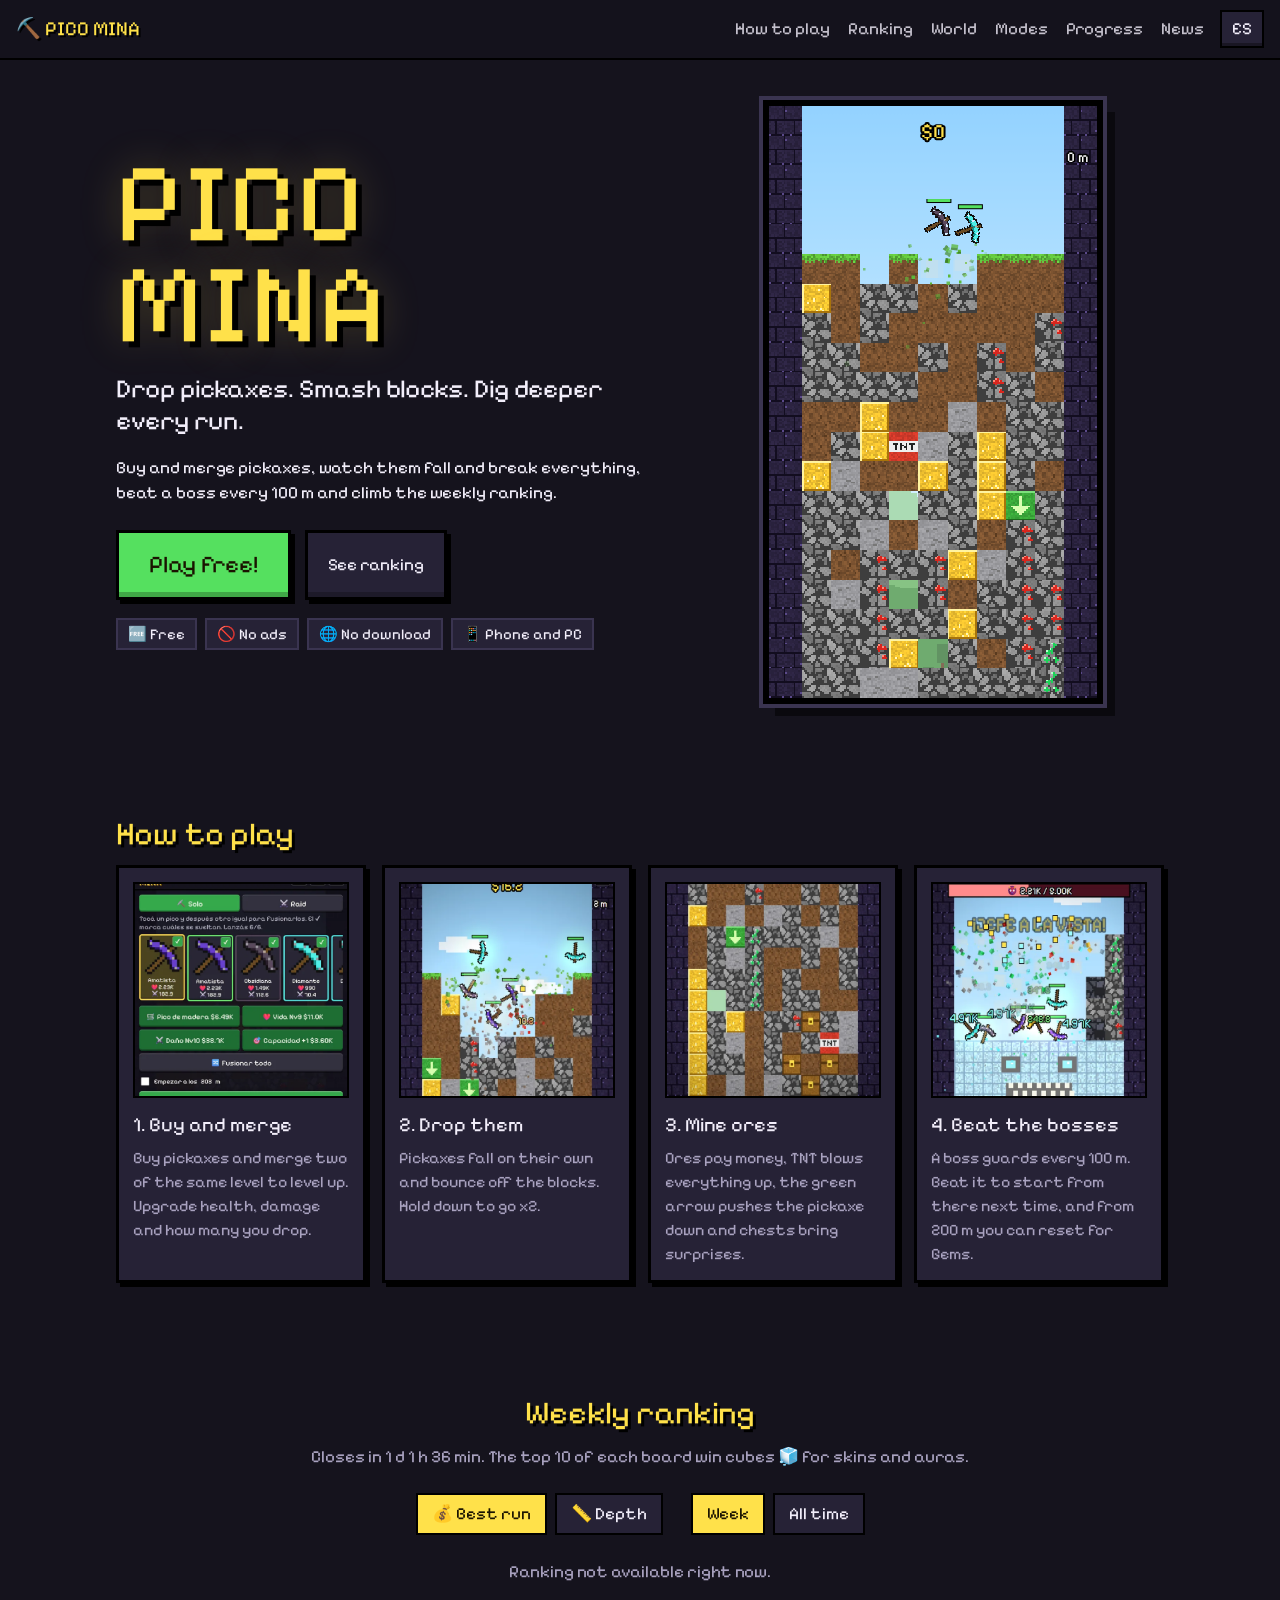
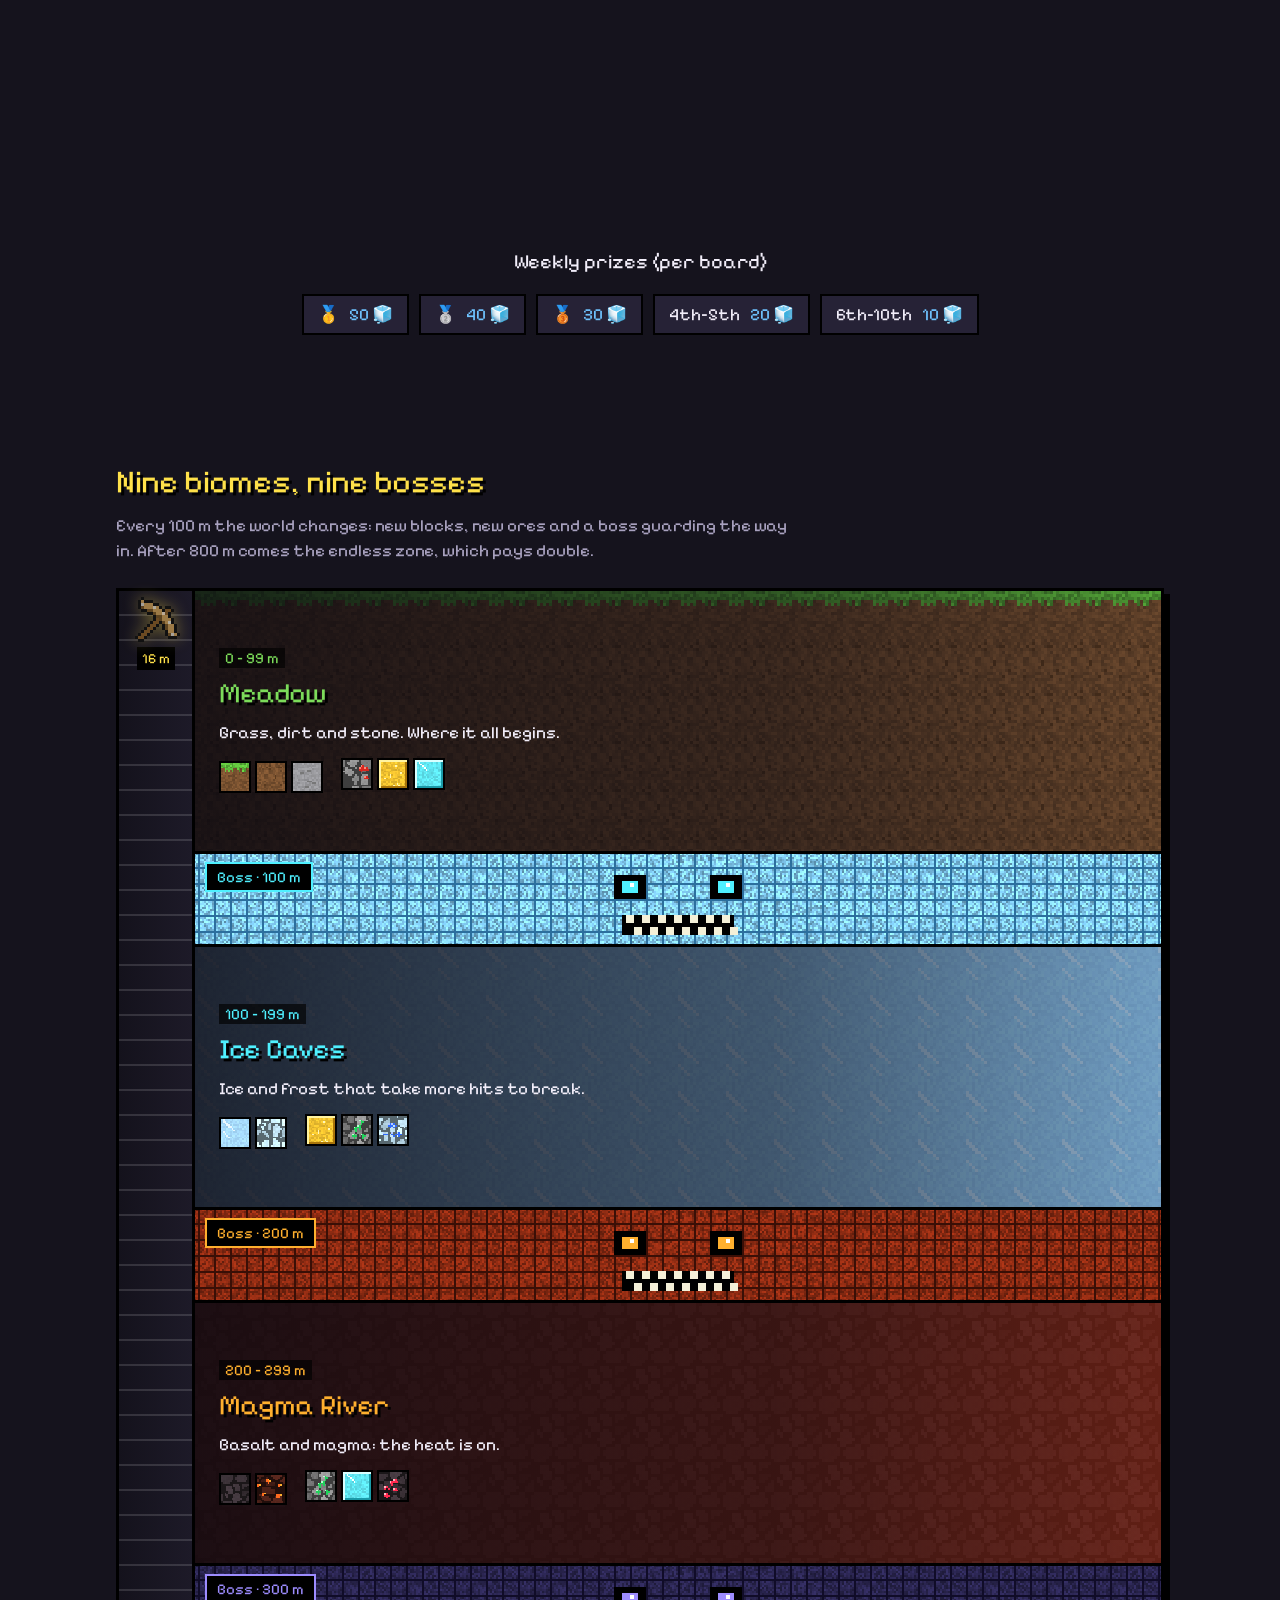
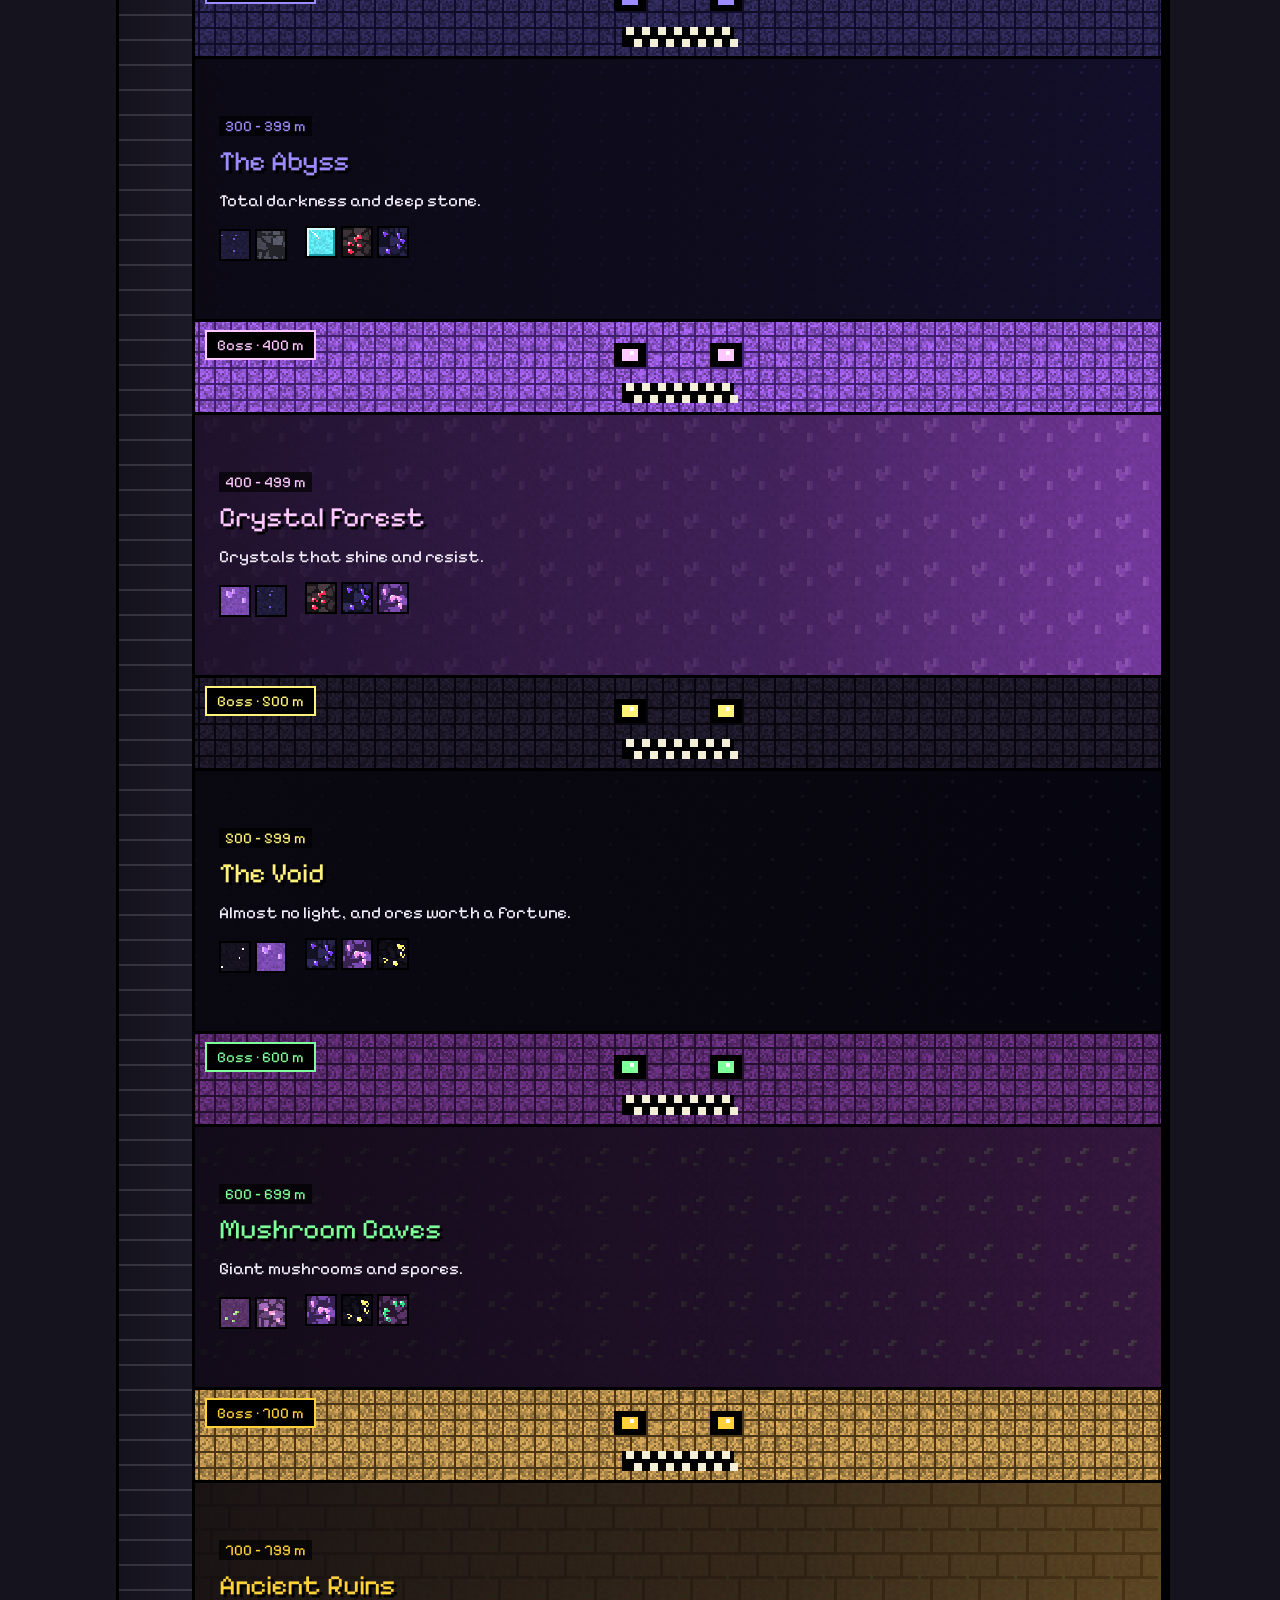
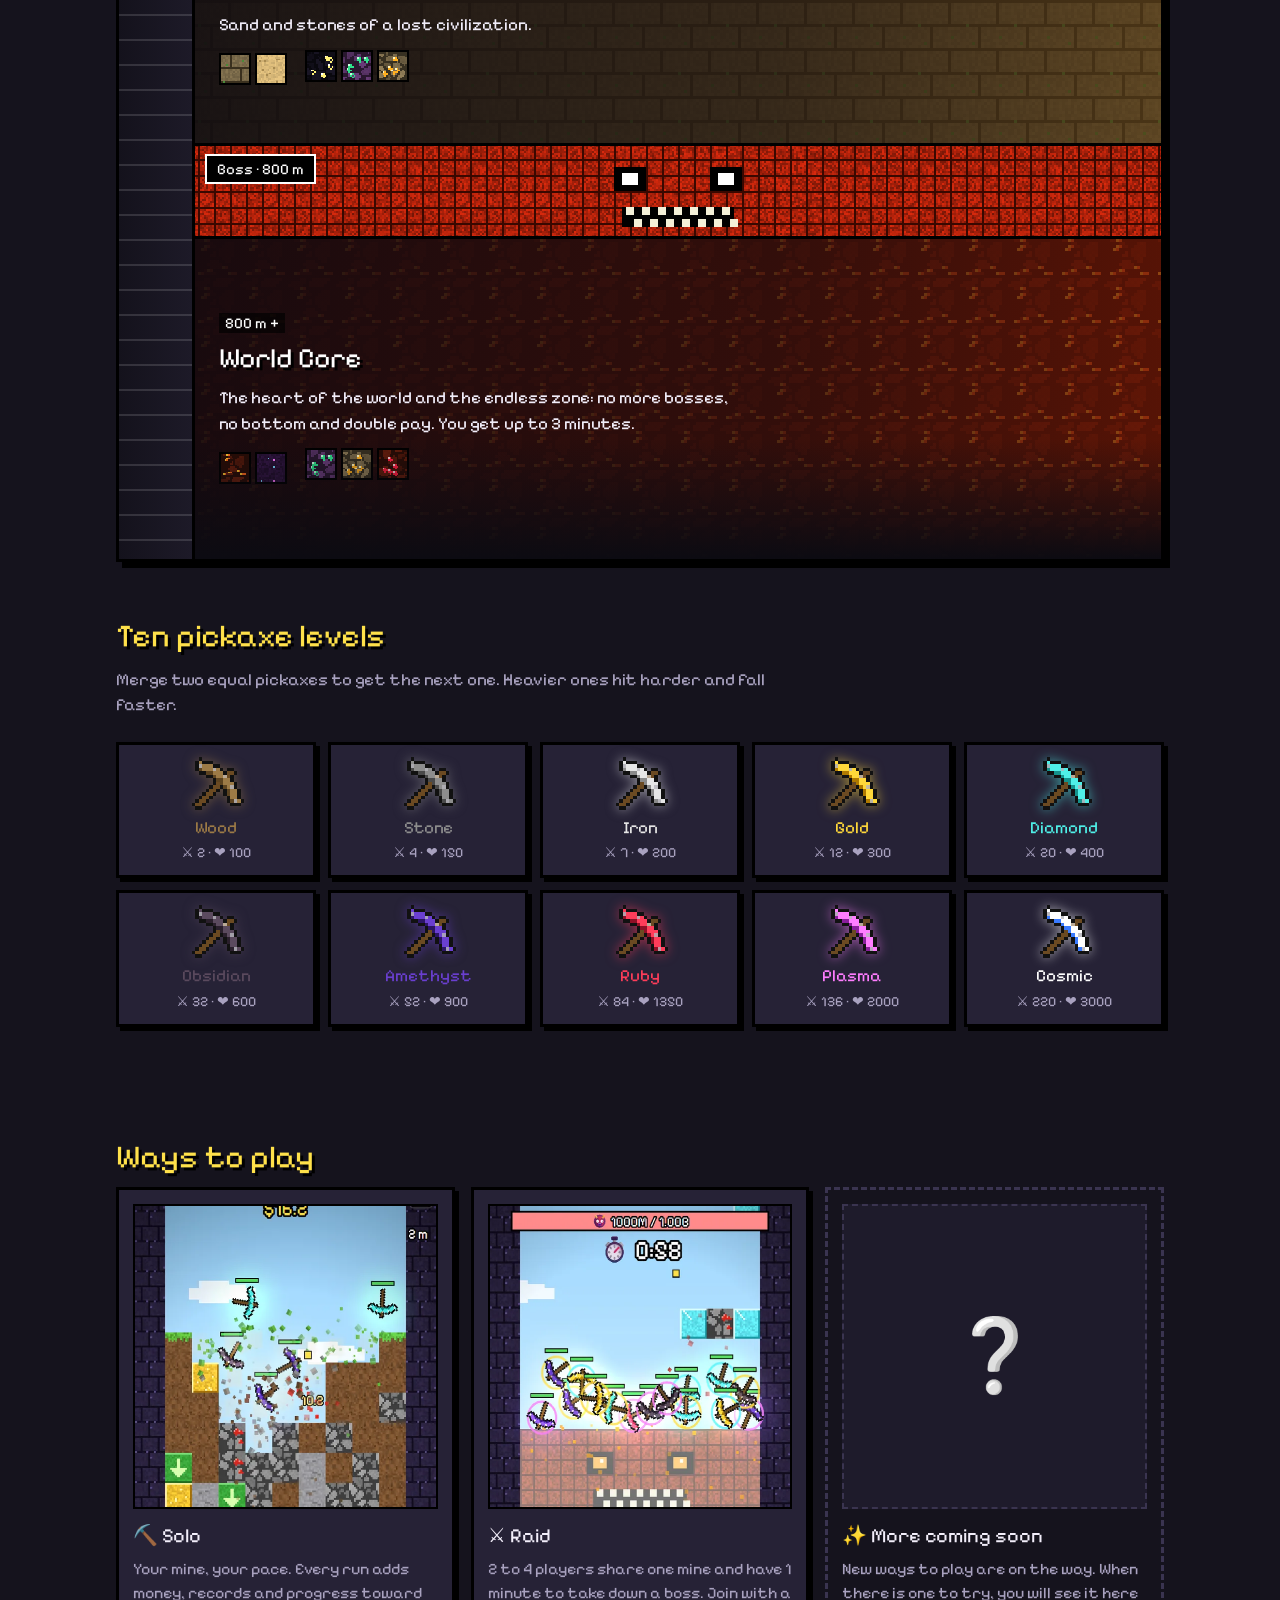
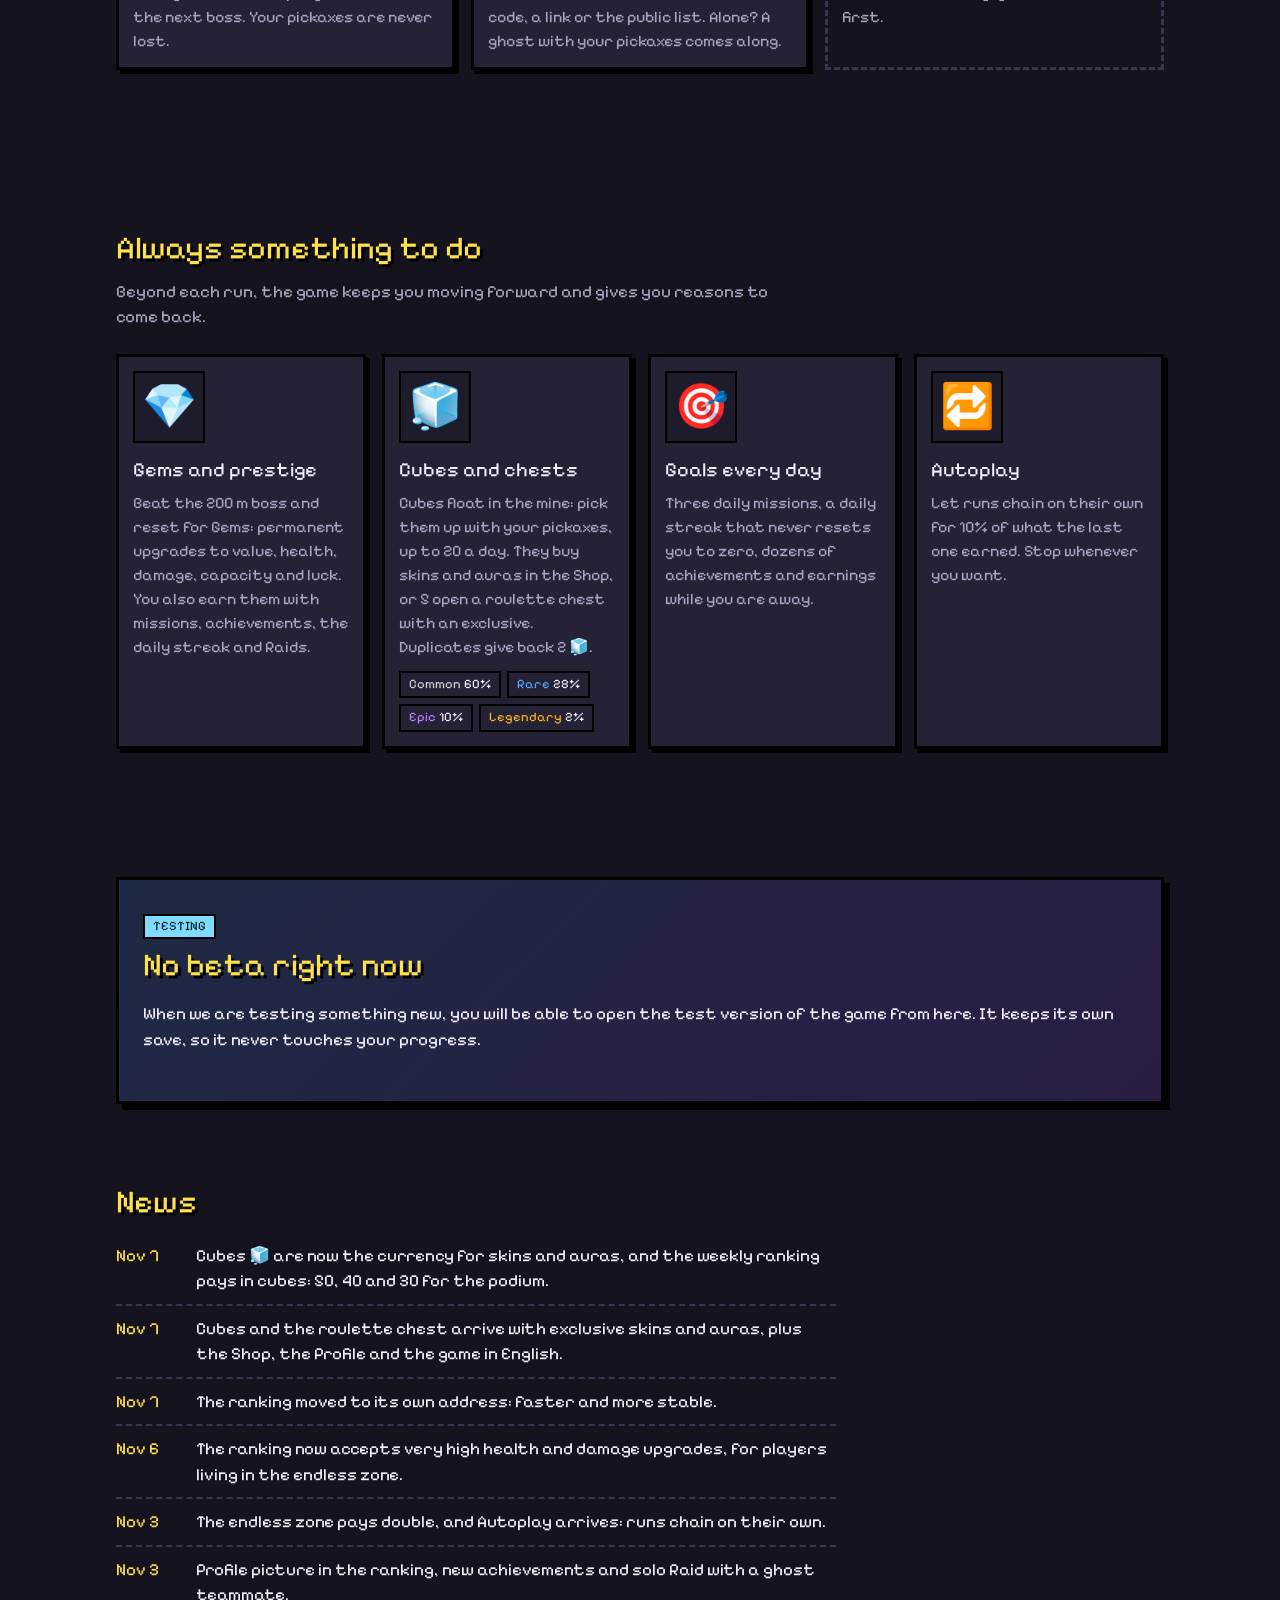
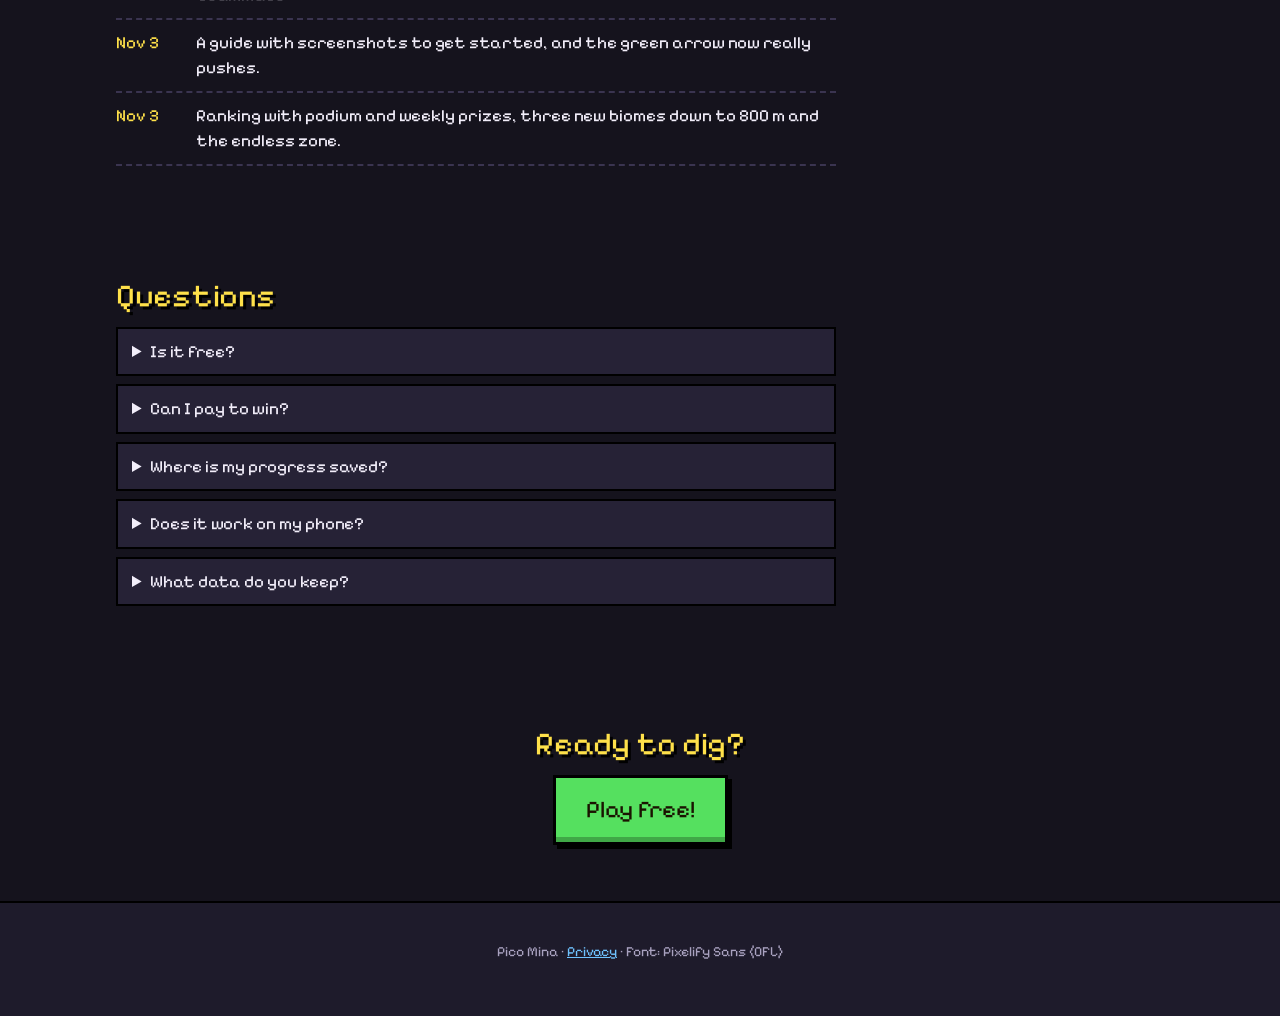
==== index.html @ 7c23ed3c "Página de Pico Mina" ====
<!doctype html><html lang="es"><head><meta charset="utf-8"><meta name="viewport" content="width=device-width,initial-scale=1">
<title>Pico Mina · Juego gratis de picos y bloques</title>
<meta name="description" content="Soltá picos, rompé bloques y bajá cada vez más hondo. Juego incremental gratis en el navegador, sin anuncios ni descargas.">
<meta name="theme-color" content="#15131d">
<meta property="og:title" content="Pico Mina"><meta property="og:description" content="Soltá picos, rompé bloques y bajá cada vez más hondo. Gratis, sin anuncios.">
<meta property="og:image" content="./guide/play.webp"><meta property="og:type" content="website">
<link rel="icon" href="data:image/svg+xml,<svg xmlns='http://www.w3.org/2000/svg' viewBox='0 0 100 100'><text y='.9em' font-size='90'>⛏️</text></svg>">
  <script type="module" crossorigin src="./assets/index-DIPsNQTQ.js"></script>
  <link rel="stylesheet" crossorigin href="./assets/index-Ckn07AzT.css">
</head><body>
<header id="bar">
 <a class="logo" href="#jugar">⛏️ PICO MINA</a>
 <nav><a href="#como" data-en="How to play">Cómo se juega</a><a href="#ranking">Ranking</a><a href="#mundo" data-en="World">Mundo</a><a href="#modos" data-en="Modes">Modos</a><a href="#progreso" data-en="Progress">Progreso</a><a href="#novedades" data-en="News">Novedades</a></nav>
 <button id="lang" class="chip" aria-label="English" data-en-aria="Español">EN</button>
</header>

<main>
<section id="jugar" class="hero">
 <div class="pitch">
  <h1>PICO<br>MINA</h1>
  <p class="lead" data-en="Drop pickaxes. Smash blocks. Dig deeper every run.">Soltá picos. Rompé bloques. Bajá cada vez más hondo.</p>
  <p data-en="Buy and merge pickaxes, watch them fall and break everything, beat a boss every 100 m and climb the weekly ranking.">Comprá y fusioná picos, miralos caer y romper todo, vencé a un jefe cada 100 m y subí en el ranking de la semana.</p>
  <div class="cta"><a class="btn big" href="https://4404c.github.io/" data-en="Play free!">¡Jugar gratis!</a><a class="btn ghost" href="#ranking" data-en="See ranking">Ver ranking</a></div>
  <ul class="badges"><li data-en="🆓 Free">🆓 Gratis</li><li data-en="🚫 No ads">🚫 Sin anuncios</li><li data-en="🌐 No download">🌐 Sin descargas</li><li data-en="📱 Phone and PC">📱 Celular y PC</li></ul>
 </div>
 <div class="phone"><canvas id="demo" width="360" height="640" aria-label="Partida de ejemplo: picos cayendo y rompiendo bloques" data-en-aria="Sample run: pickaxes falling and breaking blocks"></canvas></div>
</section>

<section id="como">
 <h2 data-en="How to play">Cómo se juega</h2>
 <ol class="steps">
  <li><img src="./guide/shop.webp" alt="" loading="lazy" width="600" height="600"><h3 data-en="1. Buy and merge">1. Comprá y fusioná</h3><p data-en="Buy pickaxes and merge two of the same level to level up. Upgrade health, damage and how many you drop.">Comprá picos y juntá dos del mismo nivel para subirlo. Mejorá vida, daño y cuántos soltás.</p></li>
  <li><img src="./guide/play.webp" alt="" loading="lazy" width="600" height="600"><h3 data-en="2. Drop them">2. Soltalos</h3><p data-en="Pickaxes fall on their own and bounce off the blocks. Hold down to go x2.">Los picos caen solos y rebotan contra los bloques. Mantené apretado para ir a x2.</p></li>
  <li><img src="./guide/blocks.webp" alt="" loading="lazy" width="600" height="600"><h3 data-en="3. Mine ores">3. Juntá minerales</h3><p data-en="Ores pay money, TNT blows everything up, the green arrow pushes the pickaxe down and chests bring surprises.">Los minerales dan plata, la TNT vuela todo, la flecha verde empuja el pico hacia abajo y los cofres traen sorpresas.</p></li>
  <li><img src="./guide/boss.webp" alt="" loading="lazy" width="600" height="600"><h3 data-en="4. Beat the bosses">4. Vencé a los jefes</h3><p data-en="A boss guards every 100 m. Beat it to start from there next time, and from 200 m you can reset for Gems.">Cada 100 m un jefe custodia el paso. Vencelo para arrancar desde ahí, y desde los 200 m reiniciá por Gemas.</p></li>
 </ol>
</section>

<section id="ranking">
 <h2 data-en="Weekly ranking">Ranking de la semana</h2>
 <p class="sub"><span data-en="Closes in">Cierra en</span> <b id="countdown">—</b>. <span data-en="The top 10 of each board win cubes 🧊 for skins and auras.">Los 10 mejores de cada tabla ganan cubos 🧊 para skins y auras.</span></p>
 <div class="tabs" role="tablist">
  <button data-board="money" class="on" data-en="💰 Best run">💰 Mejor partida</button><button data-board="depth" data-en="📏 Depth">📏 Profundidad</button>
  <span class="sep"></span>
  <button data-period="week" class="on" data-en="Week">Semana</button><button data-period="all" data-en="All time">Histórico</button>
 </div>
 <div id="board"><p class="muted" data-en="Loading…">Cargando…</p></div>
 <div class="prizes"><h3 data-en="Weekly prizes (per board)">Premios semanales (por tabla)</h3><ul id="prizes"></ul></div>
</section>

<section id="mundo">
 <h2 data-en="Nine biomes, nine bosses">Nueve biomas, nueve jefes</h2>
 <p class="sub" data-en="Every 100 m the world changes: new blocks, new ores and a boss guarding the way in. After 800 m comes the endless zone, which pays double.">Cada 100 m cambia el mundo: bloques nuevos, minerales nuevos y un jefe que custodia la entrada. Después de los 800 m llega la zona infinita, que paga el doble.</p>
 <div id="biomes" class="strata"></div>
 <h2 data-en="Ten pickaxe levels">Diez niveles de pico</h2>
 <p class="sub" data-en="Merge two equal pickaxes to get the next one. Heavier ones hit harder and fall faster.">Fusioná dos iguales para tener el siguiente. Los más pesados pegan más fuerte y caen más rápido.</p>
 <div id="tiers" class="tiers"></div>
</section>

<section id="modos">
 <h2 data-en="Ways to play">Modos de juego</h2>
 <div class="grid modes">
  <article><img src="./guide/play.webp" alt="" loading="lazy" width="600" height="600"><h3 data-en="⛏️ Solo">⛏️ Solo</h3><p data-en="Your mine, your pace. Every run adds money, records and progress toward the next boss. Your pickaxes are never lost.">Tu mina, a tu ritmo. Cada partida suma plata, récords y avance hacia el próximo jefe. Los picos nunca se pierden.</p></article>
  <article><img src="./guide/raid.webp" alt="" loading="lazy" width="600" height="600"><h3 data-en="⚔️ Raid">⚔️ Raid</h3><p data-en="2 to 4 players share one mine and have 1 minute to take down a boss. Join with a code, a link or the public list. Alone? A ghost with your pickaxes comes along.">De 2 a 4 jugadores comparten una mina y tienen 1 minuto para bajar a un jefe. Se entra con código, link o desde la lista pública. ¿Solo? Te acompaña un fantasma con tus picos.</p></article>
  <article class="soon"><div class="soonart">❔</div><h3 data-en="✨ More coming soon">✨ Más próximamente</h3><p data-en="New ways to play are on the way. When there is one to try, you will see it here first.">Hay más modos en camino. Cuando haya uno para probar, lo vas a ver acá primero.</p></article>
 </div>
</section>

<section id="progreso">
 <h2 data-en="Always something to do">Siempre hay algo para hacer</h2>
 <p class="sub" data-en="Beyond each run, the game keeps you moving forward and gives you reasons to come back.">Más allá de cada partida, el juego te hace avanzar y te da motivos para volver.</p>
 <div class="grid modes prog">
  <article><div class="art">💎</div><h3 data-en="Gems and prestige">Gemas y prestigio</h3><p data-en="Beat the 200 m boss and reset for Gems: permanent upgrades to value, health, damage, capacity and luck. You also earn them with missions, achievements, the daily streak and Raids.">Vencé al jefe de 200 m y reiniciá por Gemas: mejoras permanentes de valor, vida, daño, capacidad y suerte. También se ganan con misiones, logros, la racha diaria y el Raid.</p></article>
  <article><div class="art">🧊</div><h3 data-en="Cubes and chests">Cubos y cofres</h3><p data-en="Cubes float in the mine: pick them up with your pickaxes, up to 20 a day. They buy skins and auras in the Shop, or 5 open a roulette chest with an exclusive. Duplicates give back 2 🧊.">En la mina flotan cubos: juntalos con tus picos, hasta 20 por día. Compran skins y auras en la Tienda, o con 5 abrís un cofre ruleta con una exclusiva. Los repetidos devuelven 2 🧊.</p>
   <ul class="odds"><li class="c"><b data-en="Common">Común</b> 60%</li><li class="r"><b data-en="Rare">Rara</b> 28%</li><li class="e"><b data-en="Epic">Épica</b> 10%</li><li class="l"><b data-en="Legendary">Legendaria</b> 2%</li></ul></article>
  <article><div class="art">🎯</div><h3 data-en="Goals every day">Metas de cada día</h3><p data-en="Three daily missions, a daily streak that never resets you to zero, dozens of achievements and earnings while you are away.">Tres misiones diarias, una racha que nunca te vuelve a cero, decenas de logros y ganancias mientras no jugás.</p></article>
  <article><div class="art">🔁</div><h3 data-en="Autoplay">Autojugar</h3><p data-en="Let runs chain on their own for 10% of what the last one earned. Stop whenever you want.">Dejá que las partidas sigan solas por el 10% de lo que ganó la anterior. Lo frenás cuando quieras.</p></article>
 </div>
</section>

<section id="beta" class="beta">
 <span class="tag" data-en="TESTING">PRUEBAS</span>
 <h2 data-en="No beta right now">Por ahora no hay ninguna beta</h2>
 <p data-en="When we are testing something new, you will be able to open the test version of the game from here. It keeps its own save, so it never touches your progress.">Cuando estemos probando algo nuevo, desde acá vas a poder entrar a la versión de prueba del juego. Guarda aparte, así que nunca toca tu progreso.</p>
</section>

<section id="novedades">
 <h2 data-en="News">Novedades</h2>
 <ul id="news" class="news"></ul>
</section>

<section id="faq">
 <h2 data-en="Questions">Preguntas</h2>
 <details><summary data-en="Is it free?">¿Es gratis?</summary><p data-en="Yes. No ads, no purchases with money. Everything is earned by playing.">Sí. Sin anuncios ni compras con dinero. Todo se gana jugando.</p></details>
 <details><summary data-en="Can I pay to win?">¿Se puede pagar para ganar?</summary><p data-en="No. Skins and auras are cosmetic and the ranking recomputes every record on the server.">No. Las skins y auras son cosméticas y el servidor recalcula cada récord del ranking.</p></details>
 <details><summary data-en="Where is my progress saved?">¿Dónde se guarda mi progreso?</summary><p data-en="In your browser, on your device. There are no accounts: if you clear the site data or switch devices you start over.">En tu navegador, en tu dispositivo. No hay cuentas: si borrás los datos del sitio o cambiás de equipo, empezás de nuevo.</p></details>
 <details><summary data-en="Does it work on my phone?">¿Anda en el celular?</summary><p data-en="Yes, it is made for vertical touch screens. It also plays on PC with the mouse.">Sí, está pensado para pantallas verticales táctiles. En la PC se juega con el mouse.</p></details>
 <details><summary data-en="What data do you keep?">¿Qué datos guardan?</summary><p data-en="Only an anonymous ID, your nickname and your best runs, for the ranking. Details in the privacy page.">Solo un ID anónimo, tu apodo y tus mejores partidas, para el ranking. Más detalle en la página de privacidad.</p></details>
</section>

<section class="final">
 <h2 data-en="Ready to dig?">¿Listo para picar?</h2>
 <a class="btn big" href="https://4404c.github.io/" data-en="Play free!">¡Jugar gratis!</a>
</section>
</main>

<footer>
 <p>Pico Mina · <a href="https://4404c.github.io/privacidad.html" data-en="Privacy">Privacidad</a> · <span data-en="Font: Pixelify Sans (OFL)">Fuente: Pixelify Sans (OFL)</span></p>
</footer>
</body></html>
---- assets/index-Ckn07AzT.css ----
@font-face{font-family:Pixelify Sans;font-style:normal;font-display:swap;font-weight:400;src:url(./pixelify-sans-latin-400-normal-DLrIX9QE.woff2)format("woff2"),url(./pixelify-sans-latin-400-normal-JapMNN6Z.woff)format("woff")}:root{--bg:#15131d;--bg2:#1e1b2b;--card:#262236;--line:#3a3450;--text:#f2eefa;--muted:#a9a2c0;--gold:#ffe14a;--green:#55e05f;--sky:#6fc3ff;--red:#ff3a3a;--font:"Pixelify Sans",system-ui,sans-serif}*{box-sizing:border-box}html{scroll-behavior:smooth;scroll-padding-top:64px}@media (prefers-reduced-motion:reduce){html{scroll-behavior:auto}}body{background:var(--bg);color:var(--text);font:400 17px/1.5 var(--font);-webkit-font-smoothing:antialiased;margin:0;overflow-x:hidden}b,strong,h1,h2,h3,summary,th{font-weight:400}a{color:var(--sky)}img.px{image-rendering:pixelated;image-rendering:crisp-edges}.muted{color:var(--muted)}.small{font-size:14px}#bar{z-index:5;-webkit-backdrop-filter:blur(6px);backdrop-filter:blur(6px);background:#15131deb;border-bottom:2px solid #000;align-items:center;gap:16px;padding:10px 16px;display:flex;position:sticky;top:0}.logo{color:var(--gold);white-space:nowrap;text-shadow:2px 2px #000;font-size:20px;text-decoration:none}nav{gap:18px;margin-left:auto;display:flex}nav a{color:var(--text);opacity:.8;text-decoration:none}nav a:hover{opacity:1;color:var(--gold)}.chip{font:inherit;color:var(--text);background:var(--card);cursor:pointer;border:2px solid #000;padding:4px 10px;box-shadow:inset 0 -3px #00000059}@media (width<=760px){nav{display:none}#lang{margin-left:auto}}.btn{font:inherit;color:#1a1300;background:var(--gold);border:3px solid #000;justify-content:center;align-items:center;padding:10px 20px;text-decoration:none;transition:transform 80ms;display:inline-flex;box-shadow:inset 0 -5px #00000040,4px 4px #000}.btn:hover{transform:translate(-1px,-1px)}.btn:active{transform:translate(2px,2px);box-shadow:inset 0 -3px #00000040,2px 2px #000}.btn.big{background:var(--green);padding:14px 30px;font-size:24px}.btn.ghost{background:var(--card);color:var(--text)}main>section{max-width:1080px;margin:0 auto;padding:56px 16px}h2{color:var(--gold);text-shadow:3px 3px #000;margin:0 0 12px;font-size:32px;line-height:1.15}h3{margin:0 0 6px;font-size:20px}.sub{color:var(--muted);max-width:680px;margin:0 0 24px}.hero{grid-template-columns:1.2fr 1fr;align-items:center;gap:32px;display:grid;padding-top:40px!important}.hero h1{color:var(--gold);text-shadow:6px 6px #000,0 0 40px #ffe14a40;letter-spacing:2px;margin:0 0 18px;font-size:clamp(64px,12vw,112px);line-height:.9}.lead{margin:0 0 12px;font-size:26px;line-height:1.25}.cta{flex-wrap:wrap;gap:14px;margin:24px 0 18px;display:flex}.badges{flex-wrap:wrap;gap:8px;margin:0;padding:0;list-style:none;display:flex}.badges li{background:var(--card);border:2px solid var(--line);padding:3px 10px;font-size:15px}.phone{aspect-ratio:9/16;outline:4px solid var(--line);background:#000;border:6px solid #000;justify-self:center;width:min(340px,100%);box-shadow:12px 12px #00000080}.phone canvas{width:100%;height:100%;image-rendering:pixelated;display:block}@media (width<=760px){.hero{text-align:center;grid-template-columns:1fr}.cta,.badges{justify-content:center}.phone{width:min(260px,80%)}}.steps{grid-template-columns:repeat(4,1fr);gap:16px;margin:0;padding:0;list-style:none;display:grid}.steps li,.modes article,.biome{background:var(--card);border:3px solid #000;padding:14px;box-shadow:4px 4px #000}.steps img,.modes img{border:2px solid #000;width:100%;height:auto;margin-bottom:12px;display:block}.steps p,.modes p{color:var(--muted);margin:0;font-size:16px}@media (width<=900px){.steps{grid-template-columns:repeat(2,1fr)}}@media (width<=480px){.steps{grid-template-columns:1fr}}#ranking{text-align:center}#ranking .sub{margin-inline:auto}.tabs{flex-wrap:wrap;justify-content:center;gap:8px;margin-bottom:24px;display:flex}.tabs button{font:inherit;color:var(--text);background:var(--card);cursor:pointer;border:2px solid #000;padding:6px 14px}.tabs button.on{background:var(--gold);color:#1a1300}.tabs .sep{width:12px}#board{min-height:260px}.podium{grid-template-columns:1fr 1.15fr 1fr;align-items:end;gap:8px;max-width:560px;margin:28px auto 18px;display:grid}.pod{text-align:center;border:3px solid #000;border-radius:8px 8px 4px 4px;flex-direction:column;align-items:center;gap:2px;min-width:0;padding:8px 4px 10px;display:flex;position:relative;overflow:hidden;box-shadow:inset 0 -5px #0004,0 4px 10px #0008}.pod:after{content:"";pointer-events:none;background:linear-gradient(100deg,#0000,#fff5,#0000);width:40%;height:100%;animation:3.2s ease-in-out infinite shine;position:absolute;top:0;left:-60%}.pod.p2:after{animation-delay:.5s}.pod.p3:after{animation-delay:1.1s}.pod i{z-index:1;font-size:30px;font-style:normal;line-height:1;position:relative}.pod em{font-size:22px;font-style:normal;position:absolute;top:-2px}.pod .nk{text-overflow:ellipsis;white-space:nowrap;color:#fff;text-shadow:2px 2px #0008;max-width:100%;font-size:15px;overflow:hidden}.pod .vl{color:#fff;text-shadow:2px 2px #0008;font-size:15px}.pod.p1{background:linear-gradient(#ffe46a,#d79a12);min-height:156px;padding-top:34px;animation:2.4s ease-in-out infinite podglow}.pod.p2{background:linear-gradient(#eef2f6,#8e9aa8);min-height:118px}.pod.p3{background:linear-gradient(#f0a86a,#9a5424);min-height:100px}.pav{filter:drop-shadow(2px 2px #0008);width:44px;height:44px}.pava{width:72px;height:52px;margin:-4px 0}@keyframes shine{0%,60%{left:-60%}to{left:130%}}@keyframes podglow{0%,to{box-shadow:inset 0 -5px #0004,0 0 8px #ffd83a66}50%{box-shadow:inset 0 -5px #0004,0 0 18px #ffd83acc}}@keyframes swing{0%,to{transform:rotate(-10deg)}50%{transform:rotate(10deg)}}img.sway{transform-origin:30% 70%;animation:2.4s ease-in-out infinite swing}@media (prefers-reduced-motion:reduce){img.sway,.pod.p1,.pod:after{animation:none}}.rows{text-align:left;max-width:560px;margin:0 auto;padding:0;list-style:none}.rows li{background:var(--bg2);border:2px solid #000;align-items:center;gap:12px;margin-bottom:6px;padding:6px 12px;display:flex;overflow:hidden}.rows .rk{min-width:34px;color:var(--muted)}.lav{flex:none;width:24px;height:24px}.lava{flex:none;width:42px;height:30px;margin:-4px -9px}.rows .nk{text-overflow:ellipsis;white-space:nowrap;flex:1;min-width:0;overflow:hidden}.rows .vl{color:var(--gold)}.prizes{margin-top:28px}.prizes ul{flex-wrap:wrap;justify-content:center;gap:10px;padding:0;list-style:none;display:flex}.prizes li{background:var(--card);border:2px solid #000;gap:10px;padding:6px 14px;display:flex}.prizes b{color:var(--sky)}.grid{grid-template-columns:repeat(auto-fill,minmax(230px,1fr));gap:16px;margin-bottom:48px;display:grid}.strata{background:#0c0b12;border:3px solid #000;margin-bottom:56px;padding-left:76px;position:relative;box-shadow:6px 6px #000}.shaft{background:repeating-linear-gradient(#0000 0 23px,#fff2 23px 25px),linear-gradient(90deg,#14121c,#1d1a28);border-right:3px solid #000;width:76px;position:absolute;top:0;bottom:0;left:0}.digger{flex-direction:column;align-items:center;gap:2px;padding:6px 0;display:flex;position:sticky;top:45vh}.digger img{transform-origin:30% 70%;filter:drop-shadow(0 0 8px #ffe14a66);width:48px;height:48px;animation:.5s ease-in-out infinite alternate dig}.digger b{color:var(--gold);white-space:nowrap;background:#000;padding:1px 5px;font-size:14px}@keyframes dig{0%{transform:rotate(-25deg)}to{transform:rotate(15deg)translateY(4px)}}.layer{min-height:260px;image-rendering:pixelated;background-size:48px 48px;align-items:center;padding:28px 24px;display:flex;position:relative}.layer.top{background-repeat:repeat-x,repeat}.layer:before{content:"";background:linear-gradient(90deg,#0a0810db 0,#0a081099 60%,#0a081040),var(--tint);position:absolute;inset:0}.lin{image-rendering:auto;max-width:520px;position:relative}.lin h3{color:var(--c);text-shadow:3px 3px #000;margin:2px 0 6px;font-size:28px}.lin p{color:var(--text);margin:0 0 12px}.depth{color:var(--c);white-space:nowrap;background:#000a;padding:1px 6px;font-size:15px}.blocks{flex-wrap:wrap;align-items:center;gap:4px;display:flex}.blocks img{border:2px solid #000;width:32px;height:32px}.blocks i{width:10px}.ore img{animation:2s ease-in-out infinite orepulse}.ore:nth-child(odd) img{animation-delay:-1s}@keyframes orepulse{0%,to{filter:brightness()}50%{filter:brightness(1.35)drop-shadow(0 0 6px #fff8)}}.bossband{height:96px;image-rendering:pixelated;background-position:50%;background-repeat:no-repeat,repeat-x;background-size:288px 96px,64px 96px;border-block:3px solid #000;position:relative}.bossband span{z-index:1;color:var(--c);border:2px solid var(--c);white-space:nowrap;background:#000;padding:2px 10px;font-size:15px;position:absolute;top:8px;left:10px}.layer.endless{background-size:48px 48px;min-height:320px}.layer.endless:after{content:"";background:linear-gradient(#0000,#0c0b12);height:120px;position:absolute;inset:auto 0 0}@media (width<=760px){.strata{padding-left:56px}.shaft{width:56px}.digger img{width:36px;height:36px}.layer{min-height:220px;padding:24px 14px}.lin h3{font-size:24px}.bossband{background-size:216px 72px,48px 72px;height:72px}}@media (prefers-reduced-motion:reduce){.digger img,.ore img{animation:none}}.tiers{grid-template-columns:repeat(5,1fr);gap:12px;display:grid}.tier{background:var(--card);text-align:center;border:3px solid #000;flex-direction:column;align-items:center;gap:2px;padding:12px 8px;display:flex;box-shadow:4px 4px #000}.tier img{width:56px;height:56px;filter:drop-shadow(0 0 6px color-mix(in srgb,var(--c) 55%,transparent))}.tier img.sway{animation:2.4s ease-in-out infinite swing,1.8s ease-in-out infinite tglow}.tier:nth-child(2n) img{animation-delay:-.6s,-.4s}.tier:nth-child(3n) img{animation-delay:-1.3s,-1s}.tier:nth-child(5n) img{animation-delay:-1.9s,-.7s}@keyframes tglow{0%,to{filter:drop-shadow(0 0 3px color-mix(in srgb,var(--c) 45%,transparent))}50%{filter:drop-shadow(0 0 12px color-mix(in srgb,var(--c) 85%,transparent))}}@media (prefers-reduced-motion:reduce){.tier img.sway{animation:none}}.tier b{color:var(--c)}.tier span{color:var(--muted);font-size:14px}@media (width<=760px){.tiers{grid-template-columns:repeat(2,1fr)}}.modes article.soon{border:3px dashed var(--line);box-shadow:none;background:0 0;flex-direction:column;display:flex}.soonart{aspect-ratio:1;border:2px dashed var(--line);background:var(--bg2);justify-content:center;align-items:center;margin-bottom:12px;font-size:72px;animation:2.6s ease-in-out infinite float;display:flex}@keyframes float{0%,to{transform:translateY(0)}50%{transform:translateY(-6px)}}@media (prefers-reduced-motion:reduce){.soonart{animation:none}}.prog{grid-template-columns:repeat(4,1fr)}@media (width<=980px){.prog{grid-template-columns:repeat(2,1fr)}}@media (width<=560px){.prog{grid-template-columns:1fr}}.prog .odds{gap:6px;margin:12px 0 0}.prog .odds li{padding:2px 8px;font-size:13px}.prog .art{background:var(--bg2);border:2px solid #000;justify-content:center;align-items:center;width:72px;height:72px;margin-bottom:12px;font-size:44px;line-height:1;display:flex}#modos .modes{grid-template-columns:repeat(auto-fill,minmax(260px,1fr))}.beta{background:linear-gradient(135deg,#1d2a44,#2a1d44);border:3px solid #000;box-shadow:6px 6px #000;max-width:1048px!important;margin:24px auto!important;padding:32px 24px!important}@media (width<=1080px){.beta{margin:24px 16px!important}}.tag{color:#06202c;background:#7fdcff;border:2px solid #000;margin-bottom:8px;padding:1px 8px;font-size:13px;display:inline-block}.odds{flex-wrap:wrap;gap:8px;margin:16px 0;padding:0;list-style:none;display:flex}.odds li{background:var(--card);border:2px solid #000;padding:4px 12px}.odds .c b{color:#cfcfcf}.odds .r b{color:#4fa8ff}.odds .e b{color:#c07bff}.odds .l b{color:#ffb020}.news{max-width:720px;margin:0;padding:0;list-style:none}.news li{border-bottom:2px dashed var(--line);gap:16px;padding:10px 0;display:flex}.news time{color:var(--gold);min-width:64px}.news p{margin:0}.news .tag{margin:0;font-size:12px}#faq details{background:var(--card);border:2px solid #000;max-width:720px;margin-bottom:8px;padding:10px 14px}#faq summary{cursor:pointer}#faq p{color:var(--muted);margin:8px 0 0}.final{text-align:center}footer{text-align:center;color:var(--muted);background:var(--bg2);border-top:2px solid #000;padding:24px 16px 40px;font-size:14px}
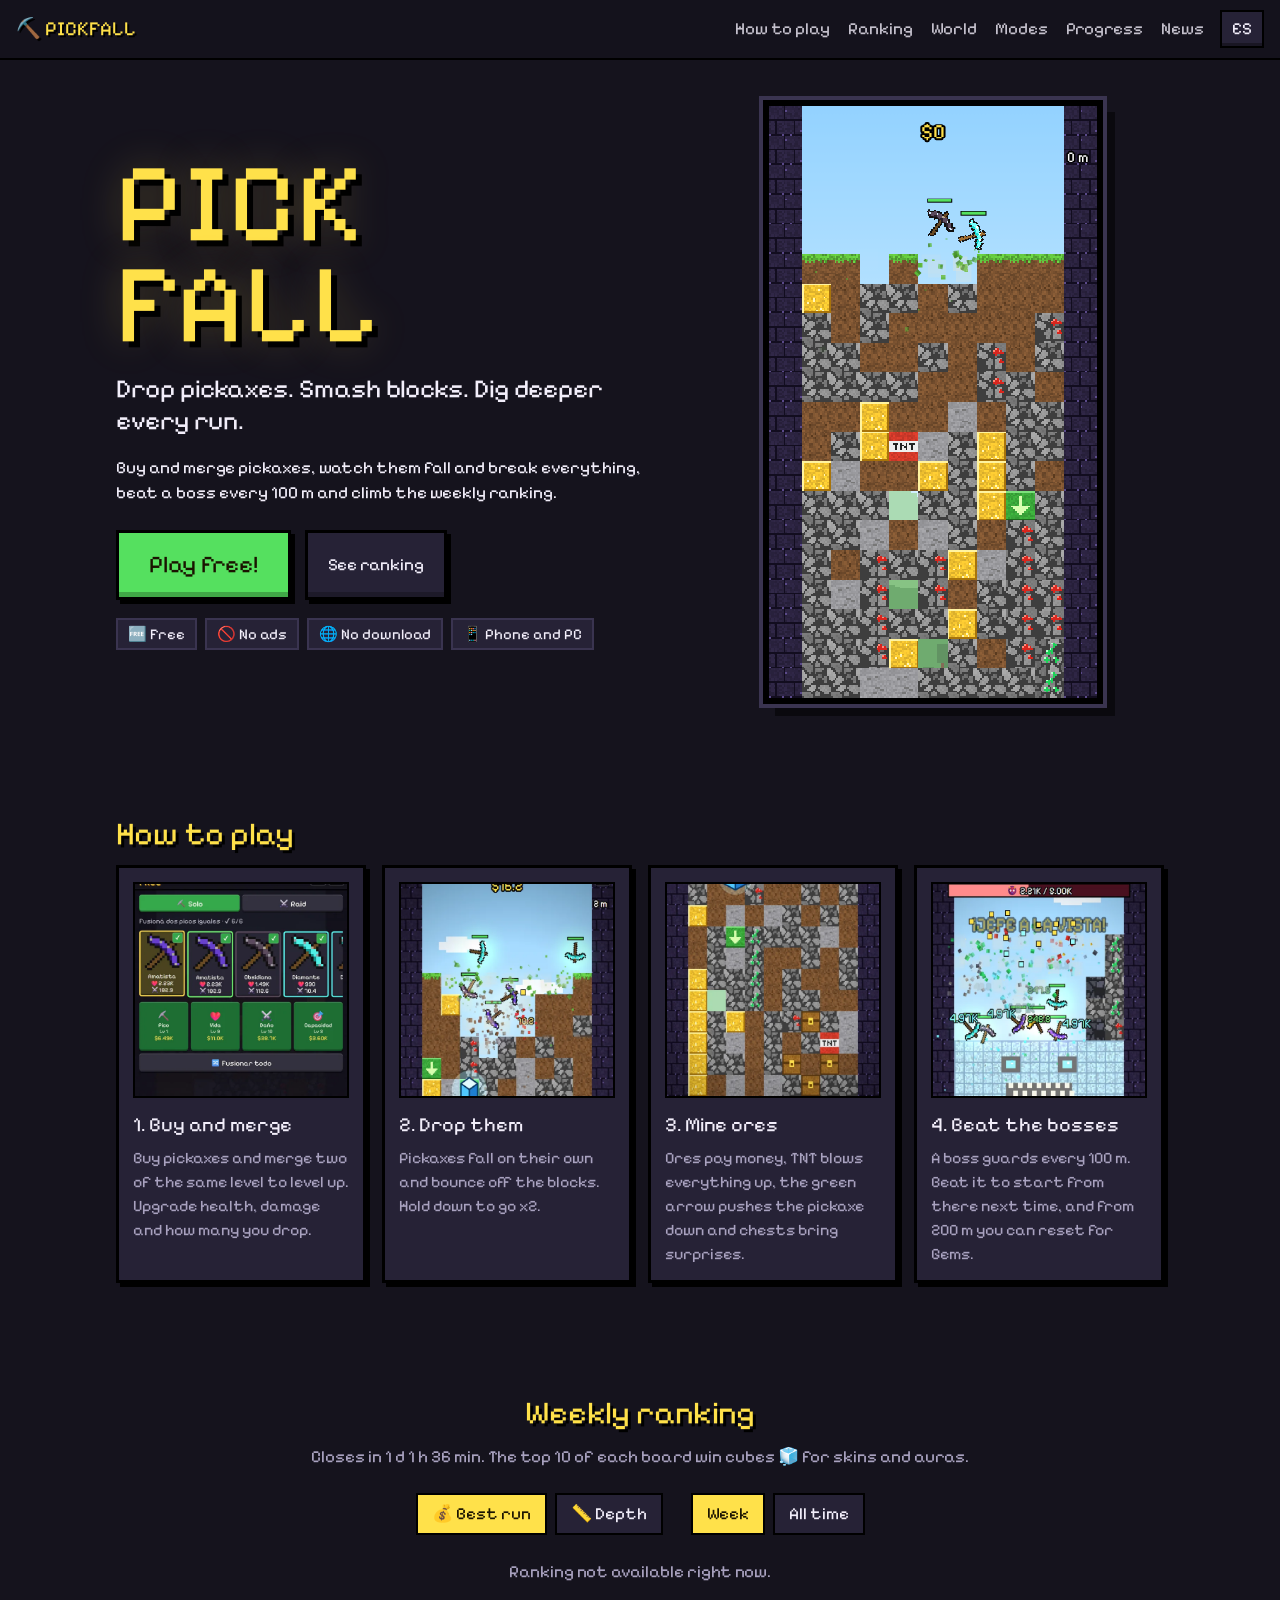
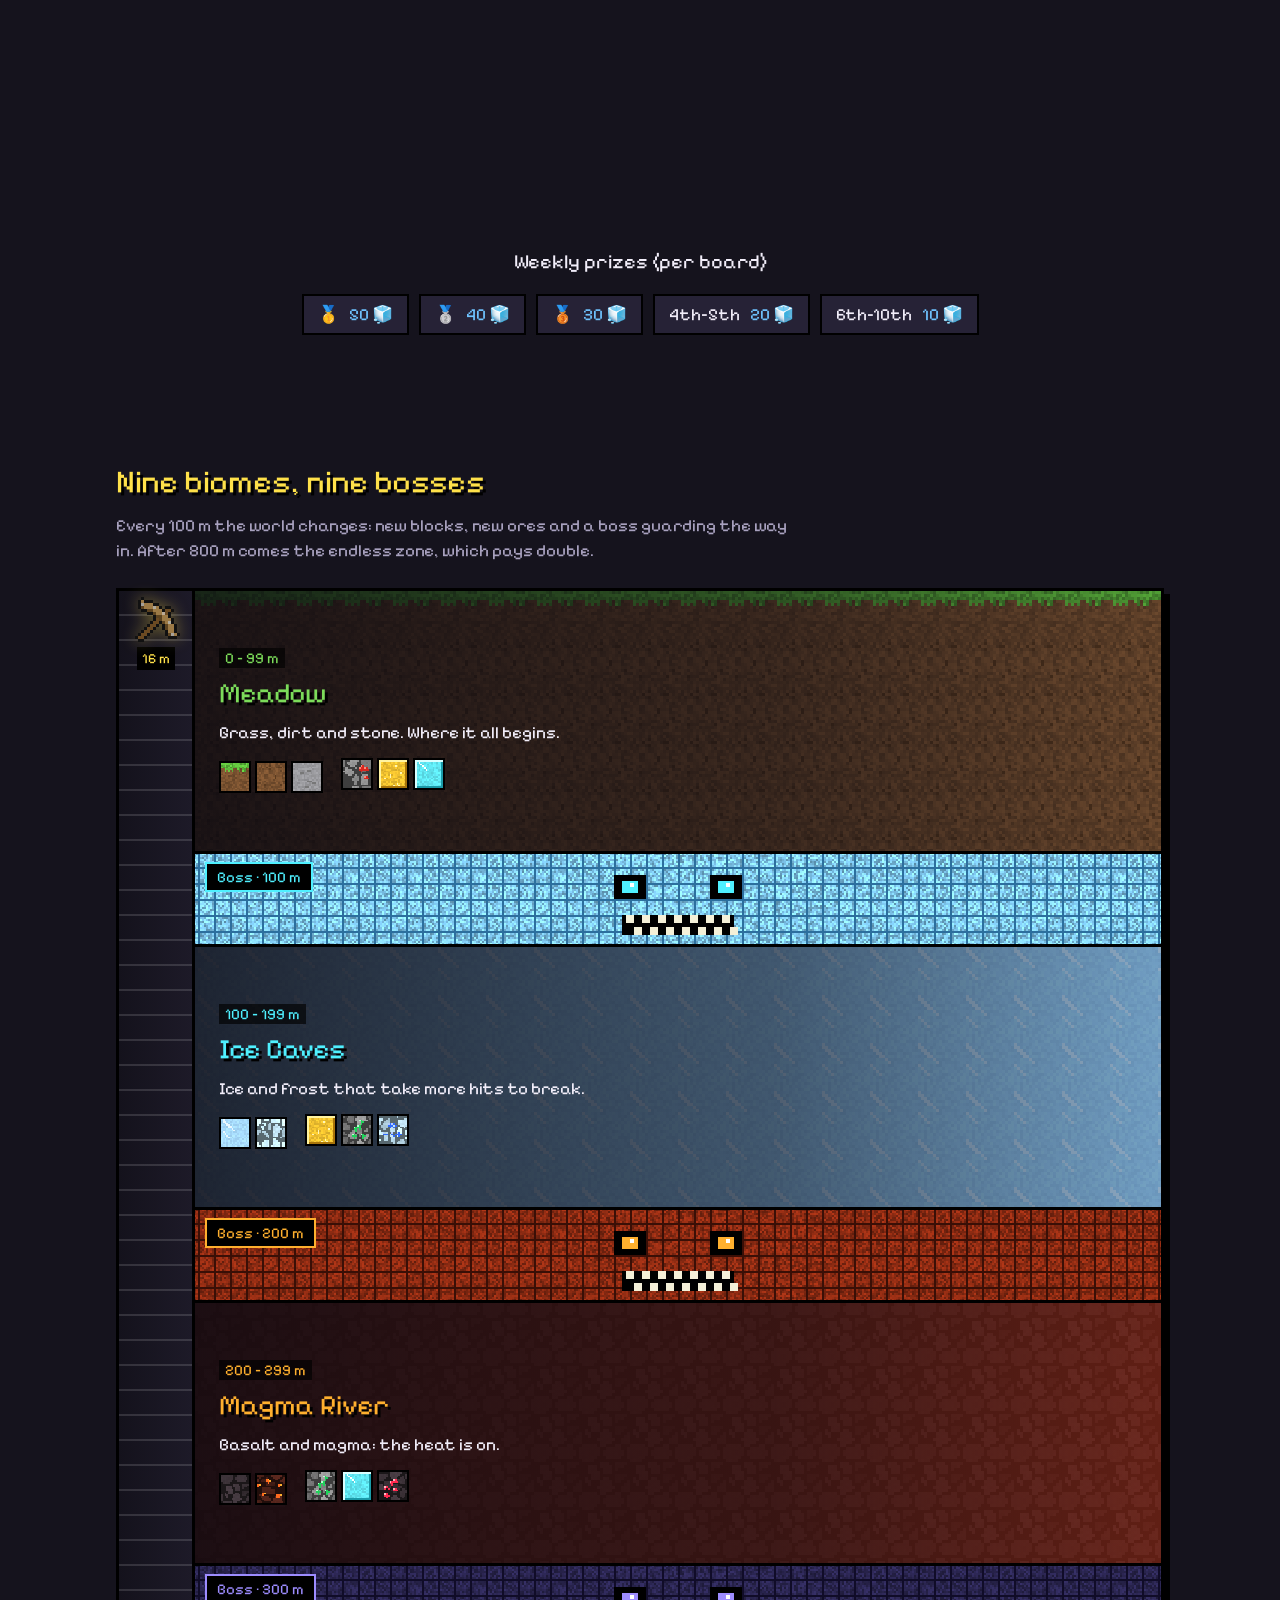
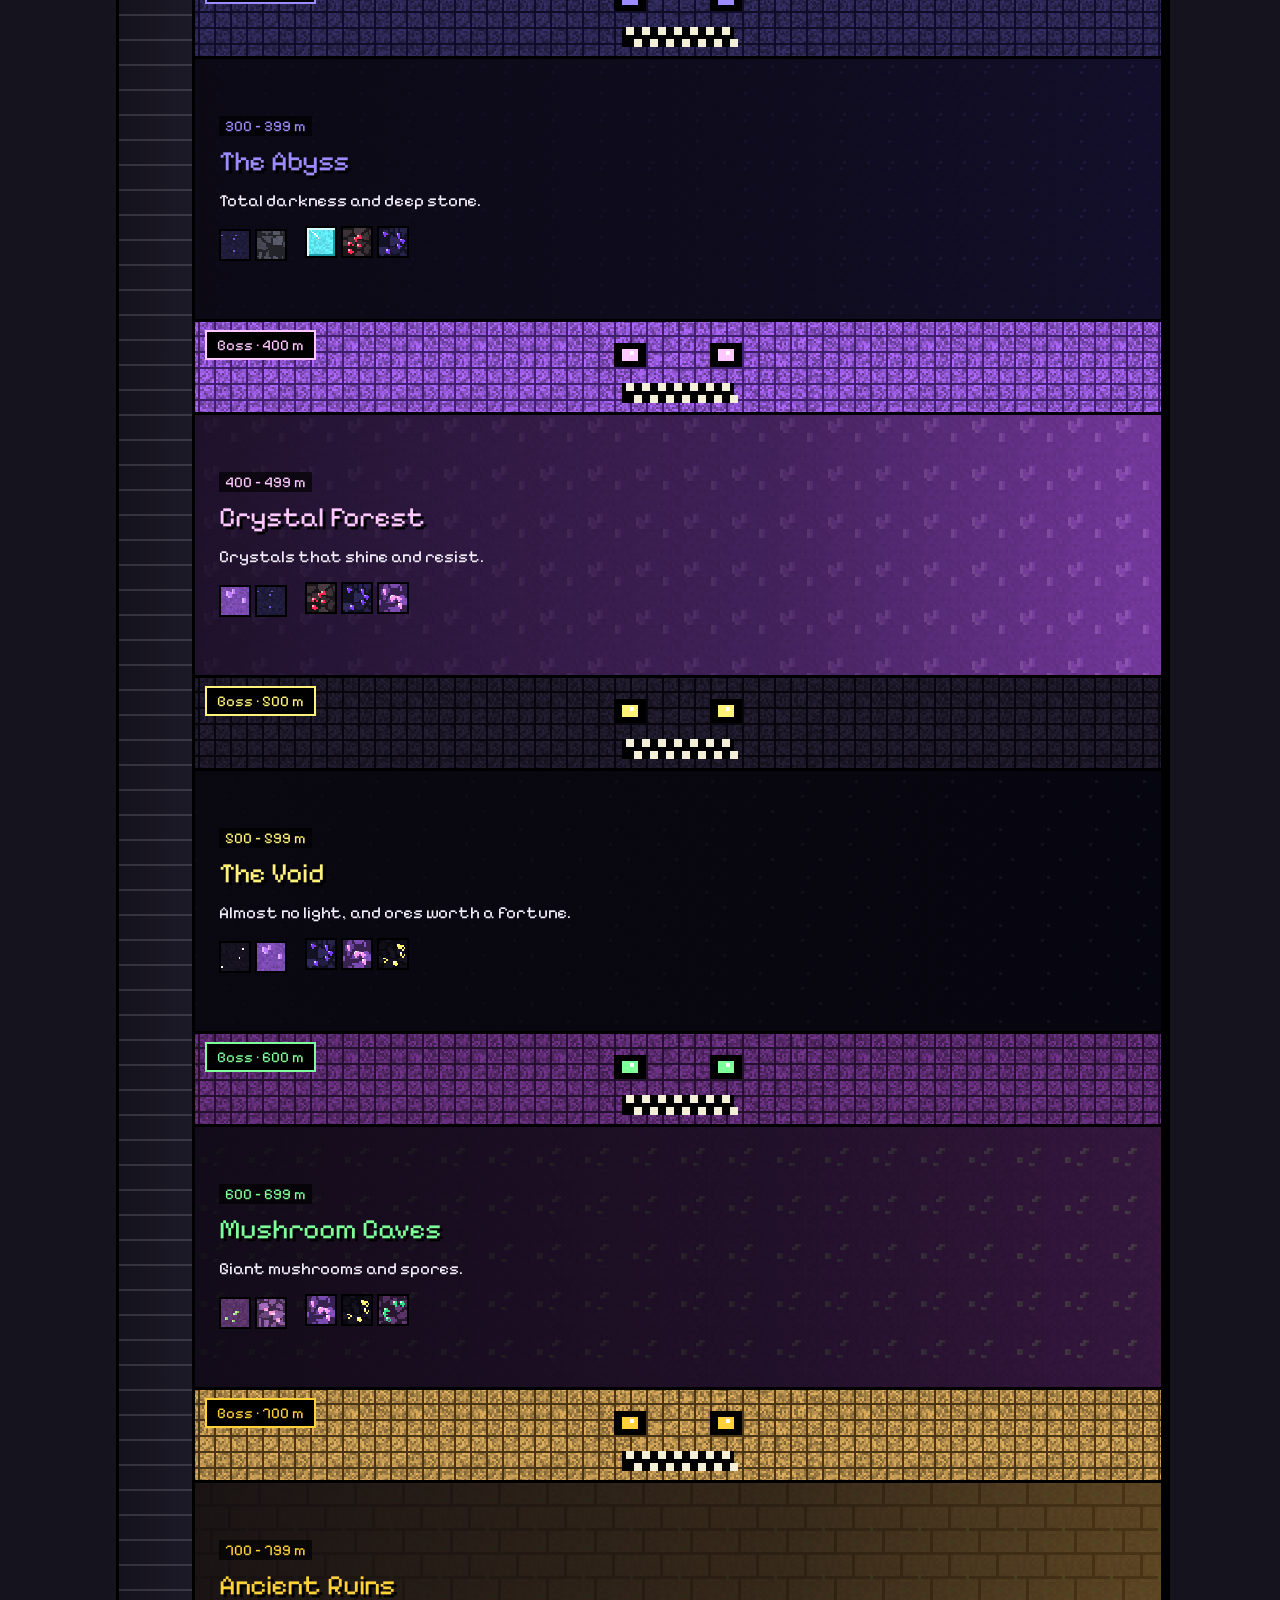
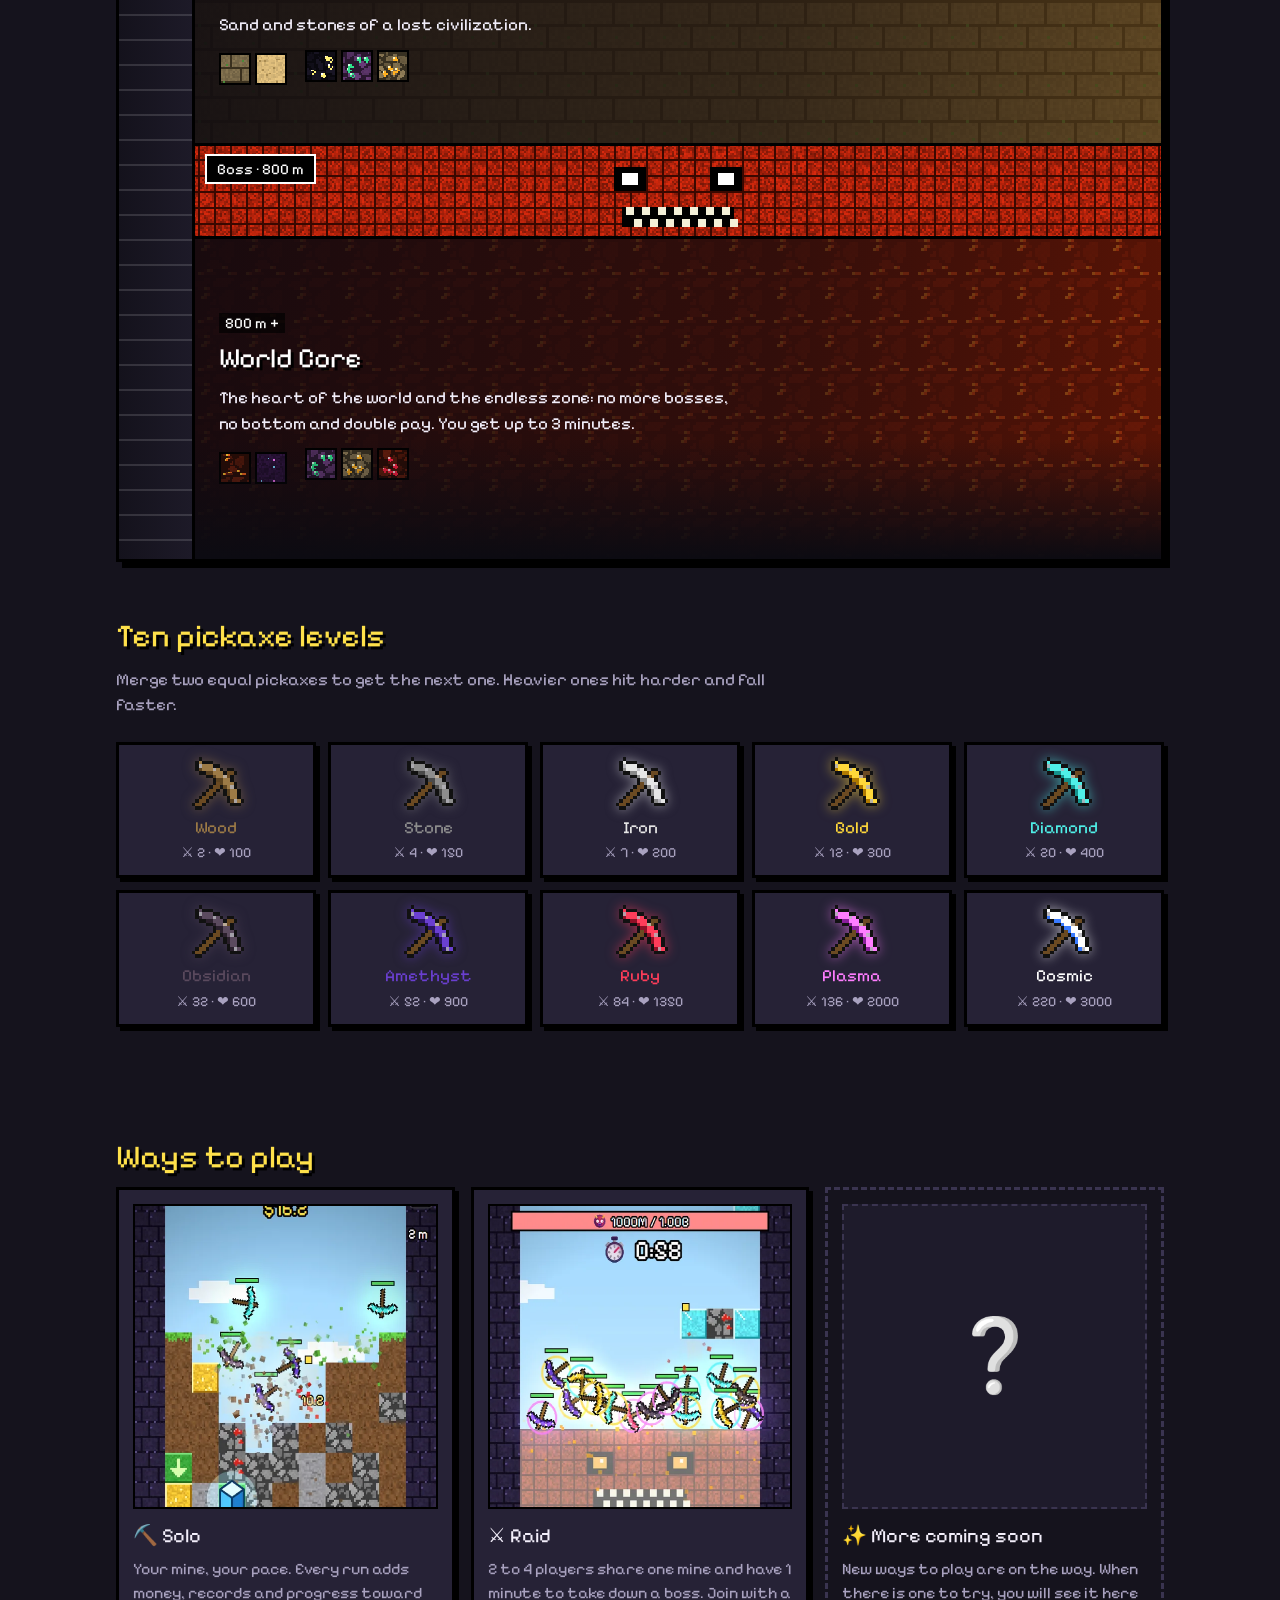
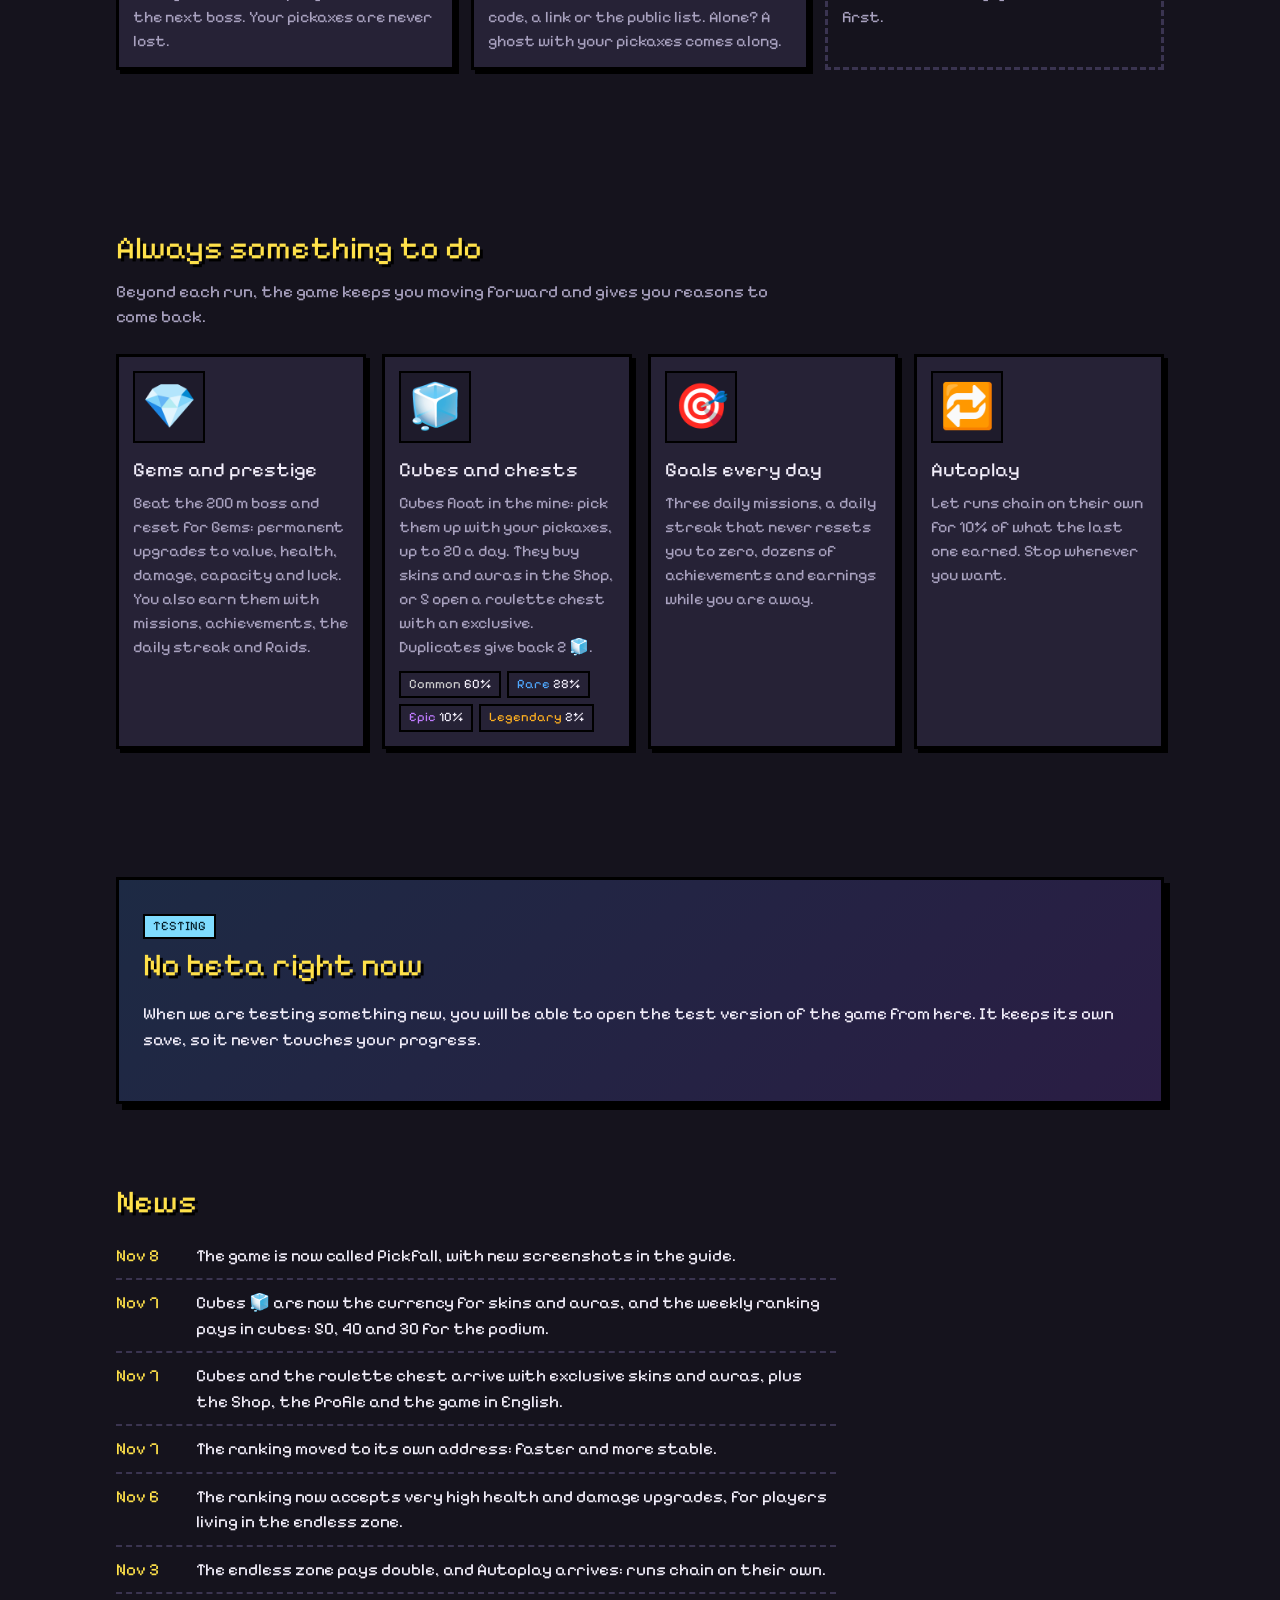
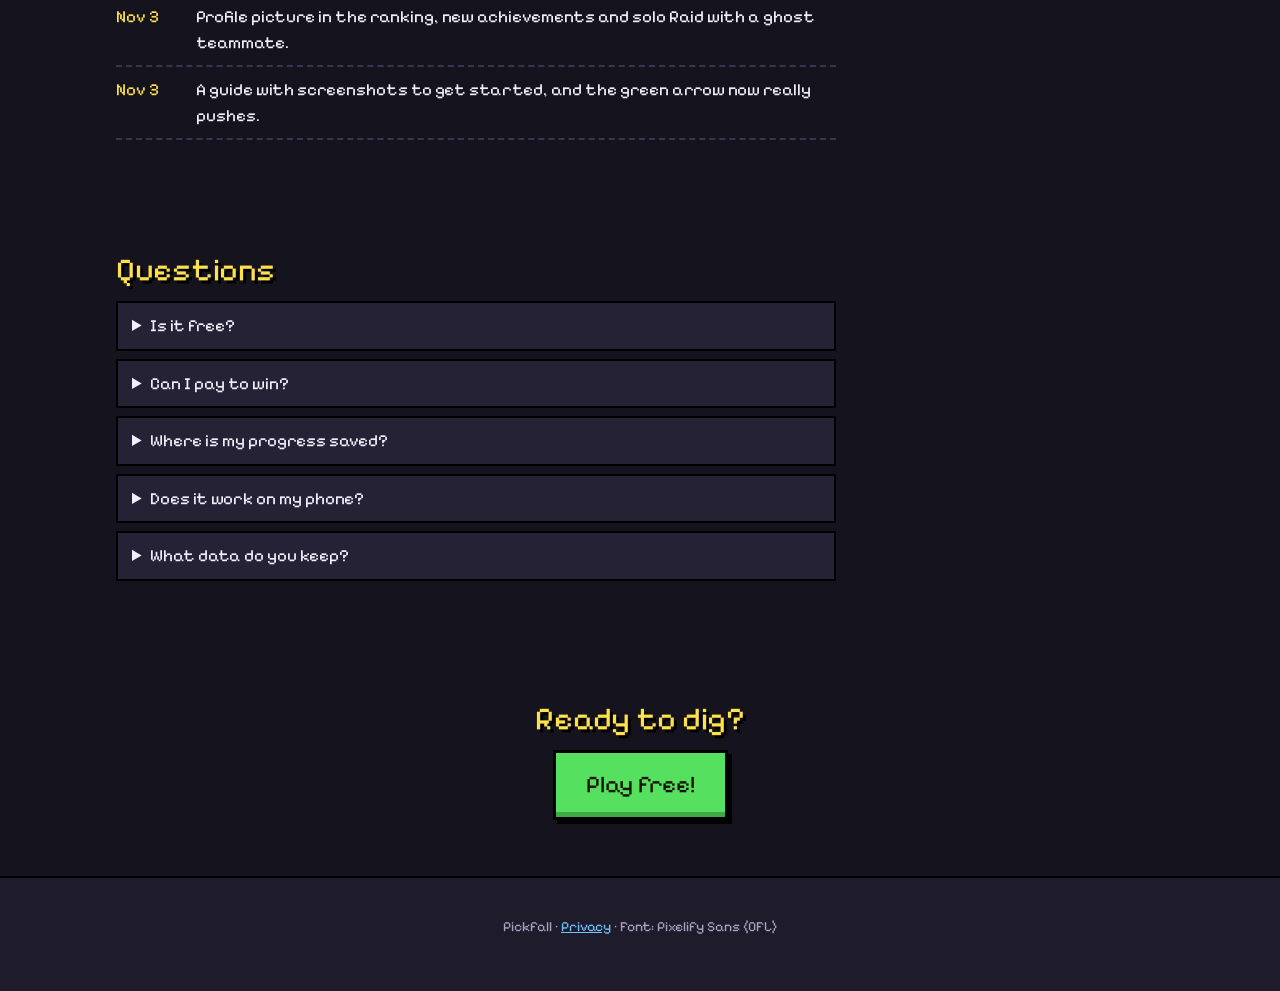
==== commit f79dad3b: "Pickfall: nombre nuevo y capturas nuevas" ====
--- a/index.html
+++ b/index.html
@@ -1,15 +1,15 @@
 <!doctype html><html lang="es"><head><meta charset="utf-8"><meta name="viewport" content="width=device-width,initial-scale=1">
-<title>Pico Mina · Juego gratis de picos y bloques</title>
+<title>Pickfall · Juego gratis de picos y bloques</title>
 <meta name="description" content="Soltá picos, rompé bloques y bajá cada vez más hondo. Juego incremental gratis en el navegador, sin anuncios ni descargas.">
 <meta name="theme-color" content="#15131d">
-<meta property="og:title" content="Pico Mina"><meta property="og:description" content="Soltá picos, rompé bloques y bajá cada vez más hondo. Gratis, sin anuncios.">
+<meta property="og:title" content="Pickfall"><meta property="og:description" content="Soltá picos, rompé bloques y bajá cada vez más hondo. Gratis, sin anuncios.">
 <meta property="og:image" content="./guide/play.webp"><meta property="og:type" content="website">
 <link rel="icon" href="data:image/svg+xml,<svg xmlns='http://www.w3.org/2000/svg' viewBox='0 0 100 100'><text y='.9em' font-size='90'>⛏️</text></svg>">
-  <script type="module" crossorigin src="./assets/index-DIPsNQTQ.js"></script>
+  <script type="module" crossorigin src="./assets/index-DAvWn_SZ.js"></script>
   <link rel="stylesheet" crossorigin href="./assets/index-Ckn07AzT.css">
 </head><body>
 <header id="bar">
- <a class="logo" href="#jugar">⛏️ PICO MINA</a>
+ <a class="logo" href="#jugar">⛏️ PICKFALL</a>
  <nav><a href="#como" data-en="How to play">Cómo se juega</a><a href="#ranking">Ranking</a><a href="#mundo" data-en="World">Mundo</a><a href="#modos" data-en="Modes">Modos</a><a href="#progreso" data-en="Progress">Progreso</a><a href="#novedades" data-en="News">Novedades</a></nav>
  <button id="lang" class="chip" aria-label="English" data-en-aria="Español">EN</button>
 </header>
@@ -17,7 +17,7 @@
 <main>
 <section id="jugar" class="hero">
  <div class="pitch">
-  <h1>PICO<br>MINA</h1>
+  <h1>PICK<br>FALL</h1>
   <p class="lead" data-en="Drop pickaxes. Smash blocks. Dig deeper every run.">Soltá picos. Rompé bloques. Bajá cada vez más hondo.</p>
   <p data-en="Buy and merge pickaxes, watch them fall and break everything, beat a boss every 100 m and climb the weekly ranking.">Comprá y fusioná picos, miralos caer y romper todo, vencé a un jefe cada 100 m y subí en el ranking de la semana.</p>
   <div class="cta"><a class="btn big" href="https://4404c.github.io/" data-en="Play free!">¡Jugar gratis!</a><a class="btn ghost" href="#ranking" data-en="See ranking">Ver ranking</a></div>
@@ -105,6 +105,6 @@
 </main>
 
 <footer>
- <p>Pico Mina · <a href="https://4404c.github.io/privacidad.html" data-en="Privacy">Privacidad</a> · <span data-en="Font: Pixelify Sans (OFL)">Fuente: Pixelify Sans (OFL)</span></p>
+ <p>Pickfall · <a href="https://4404c.github.io/privacidad.html" data-en="Privacy">Privacidad</a> · <span data-en="Font: Pixelify Sans (OFL)">Fuente: Pixelify Sans (OFL)</span></p>
 </footer>
 </body></html>
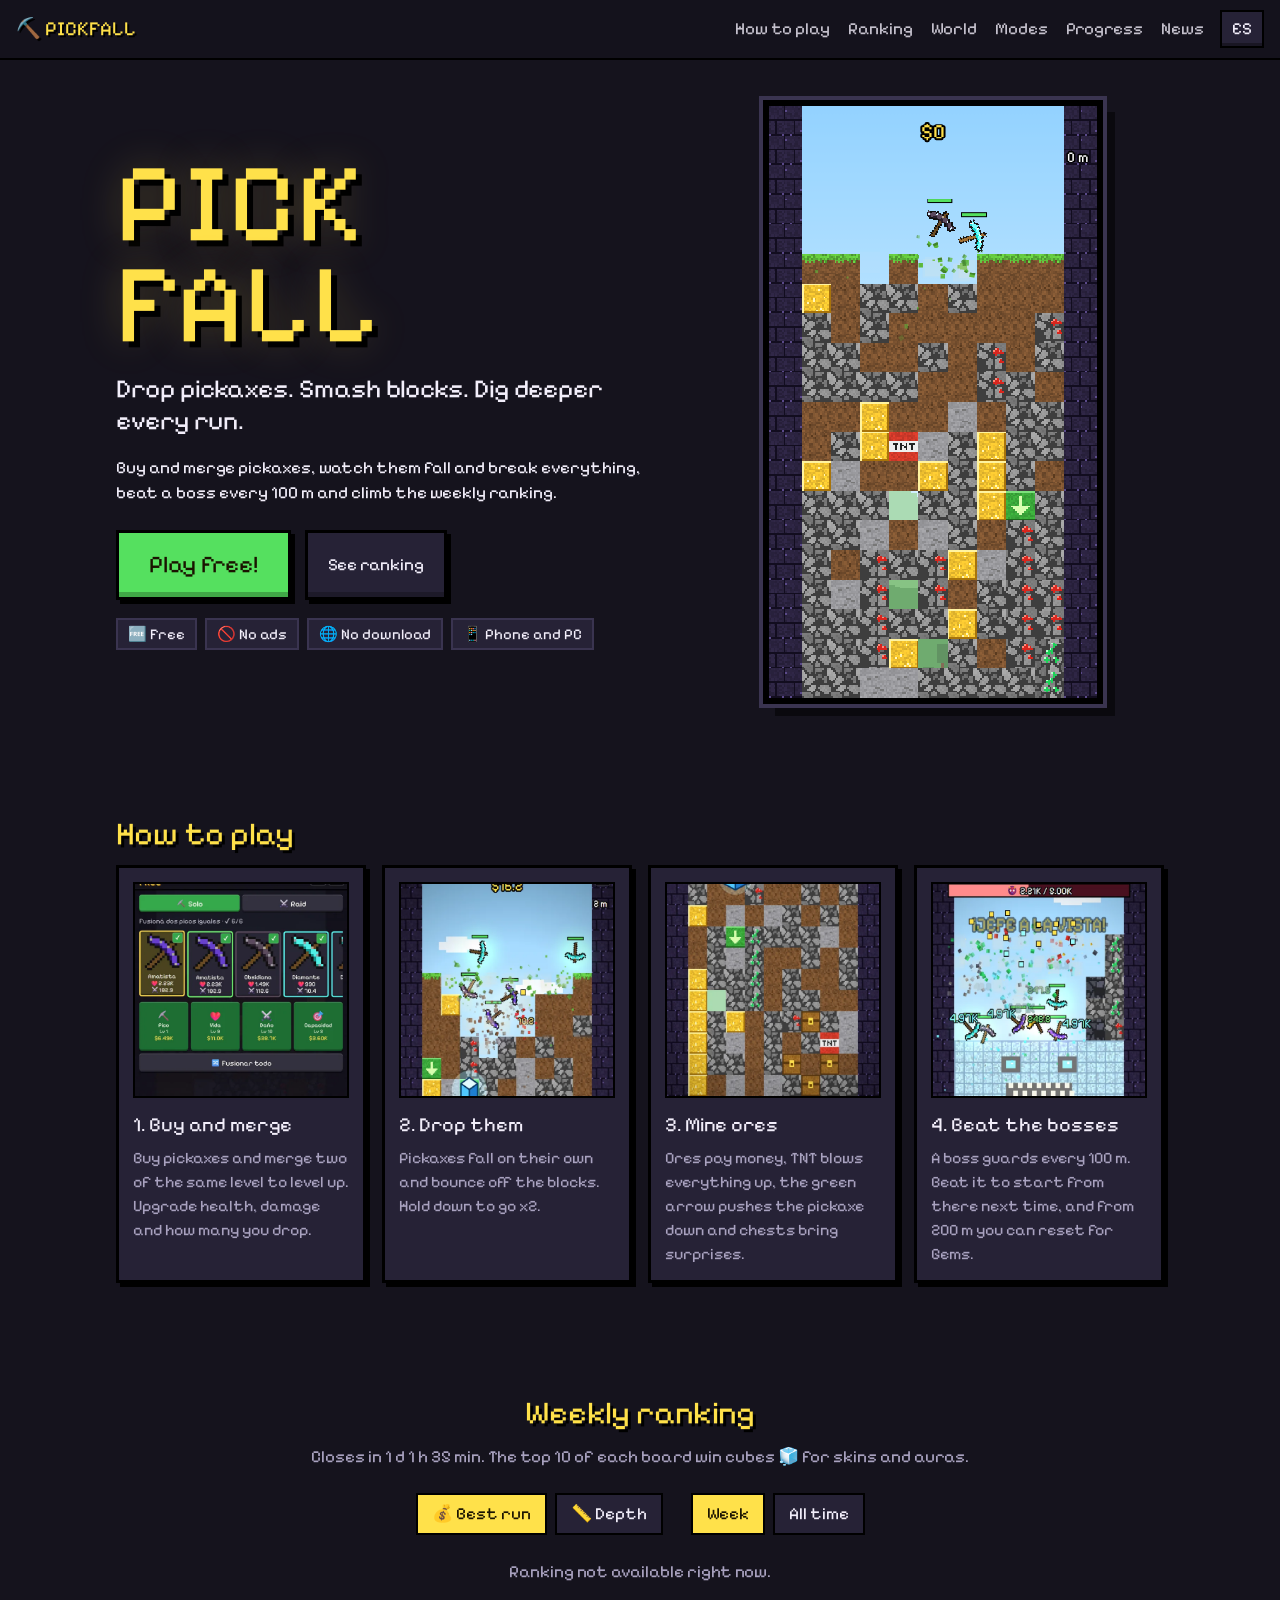
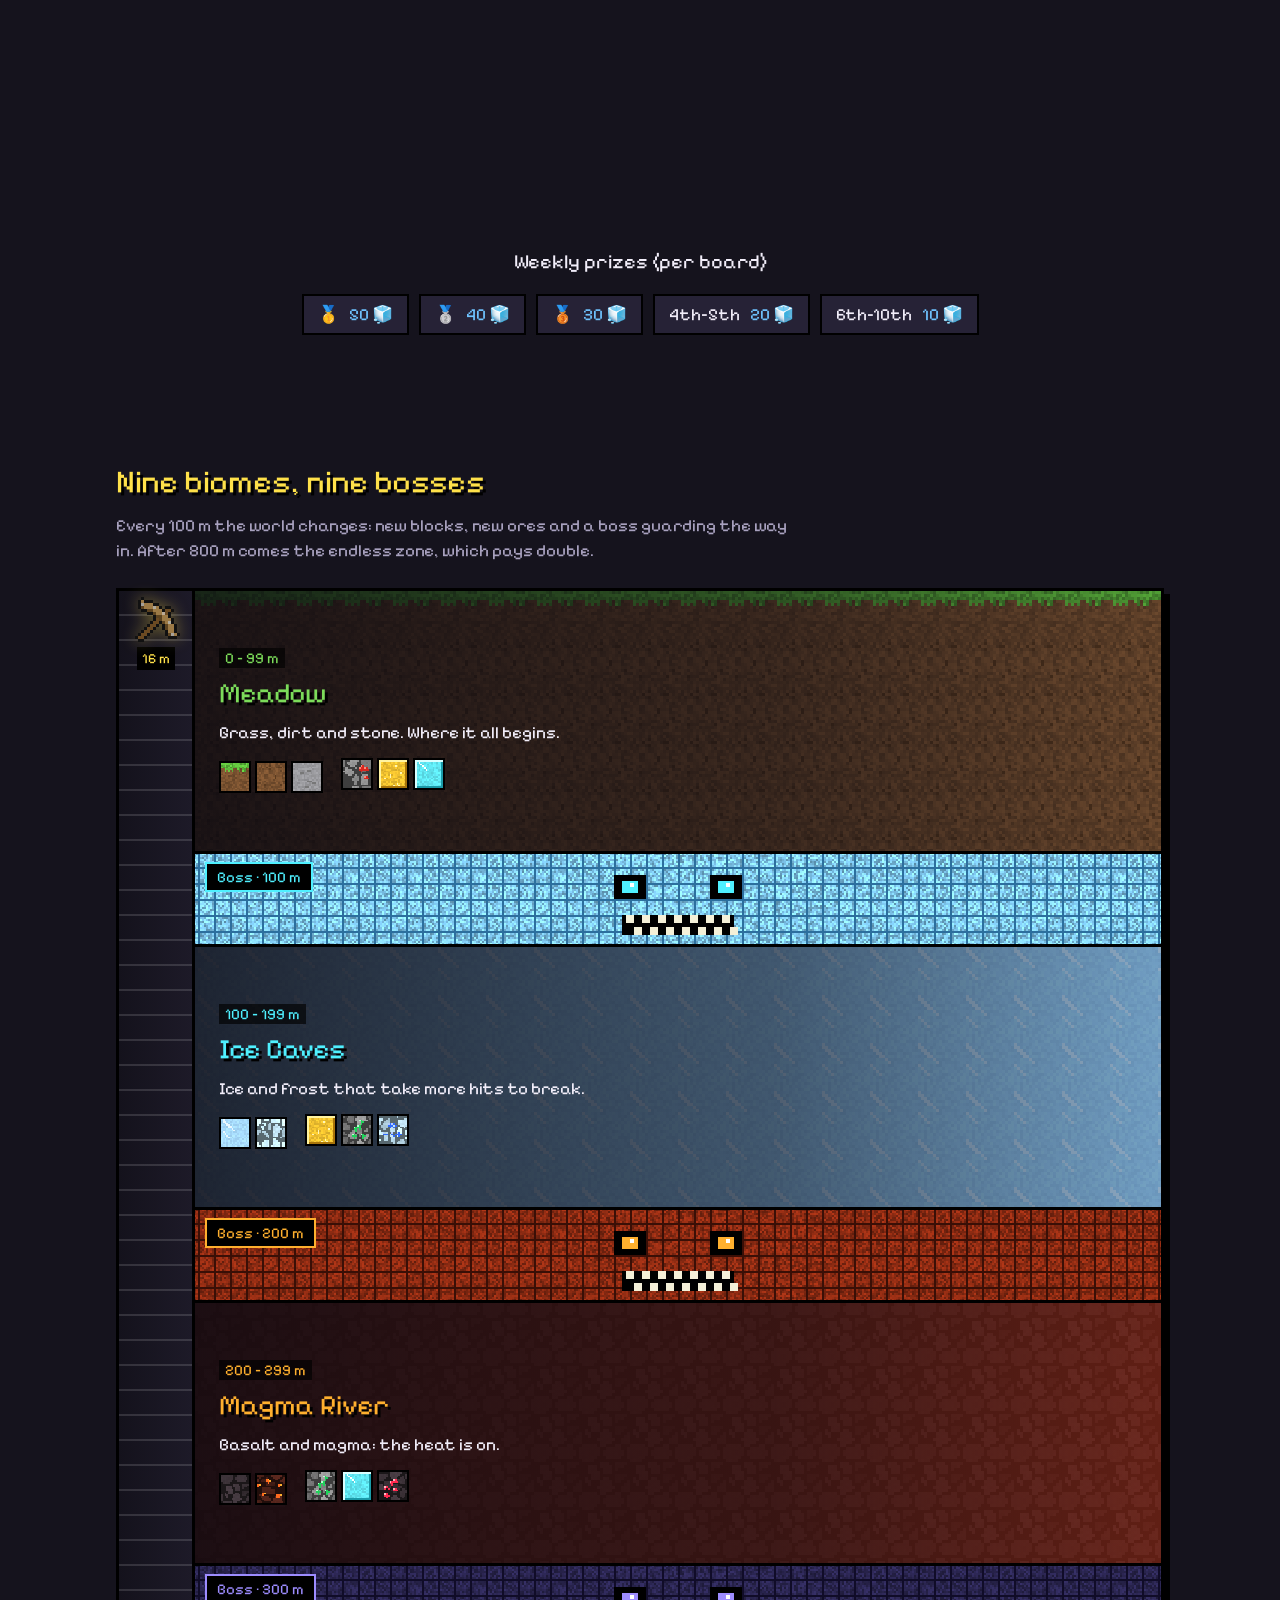
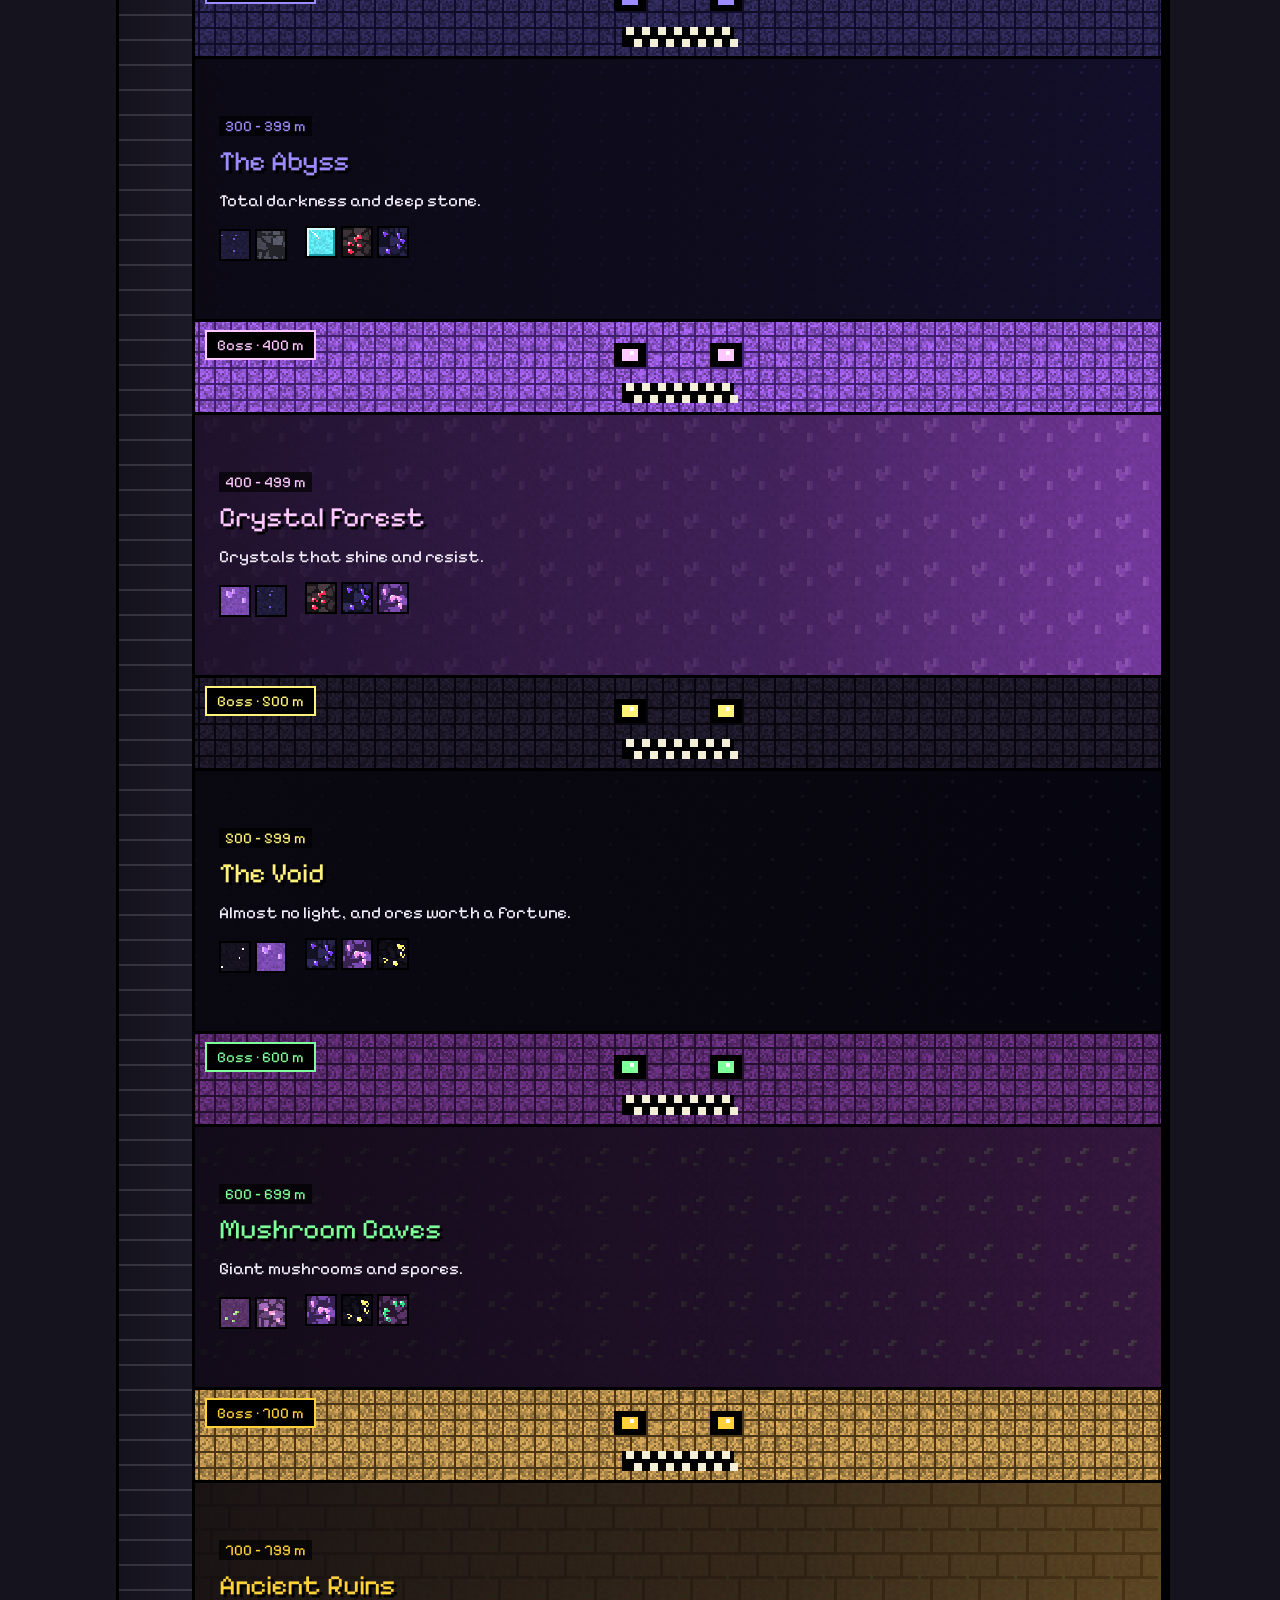
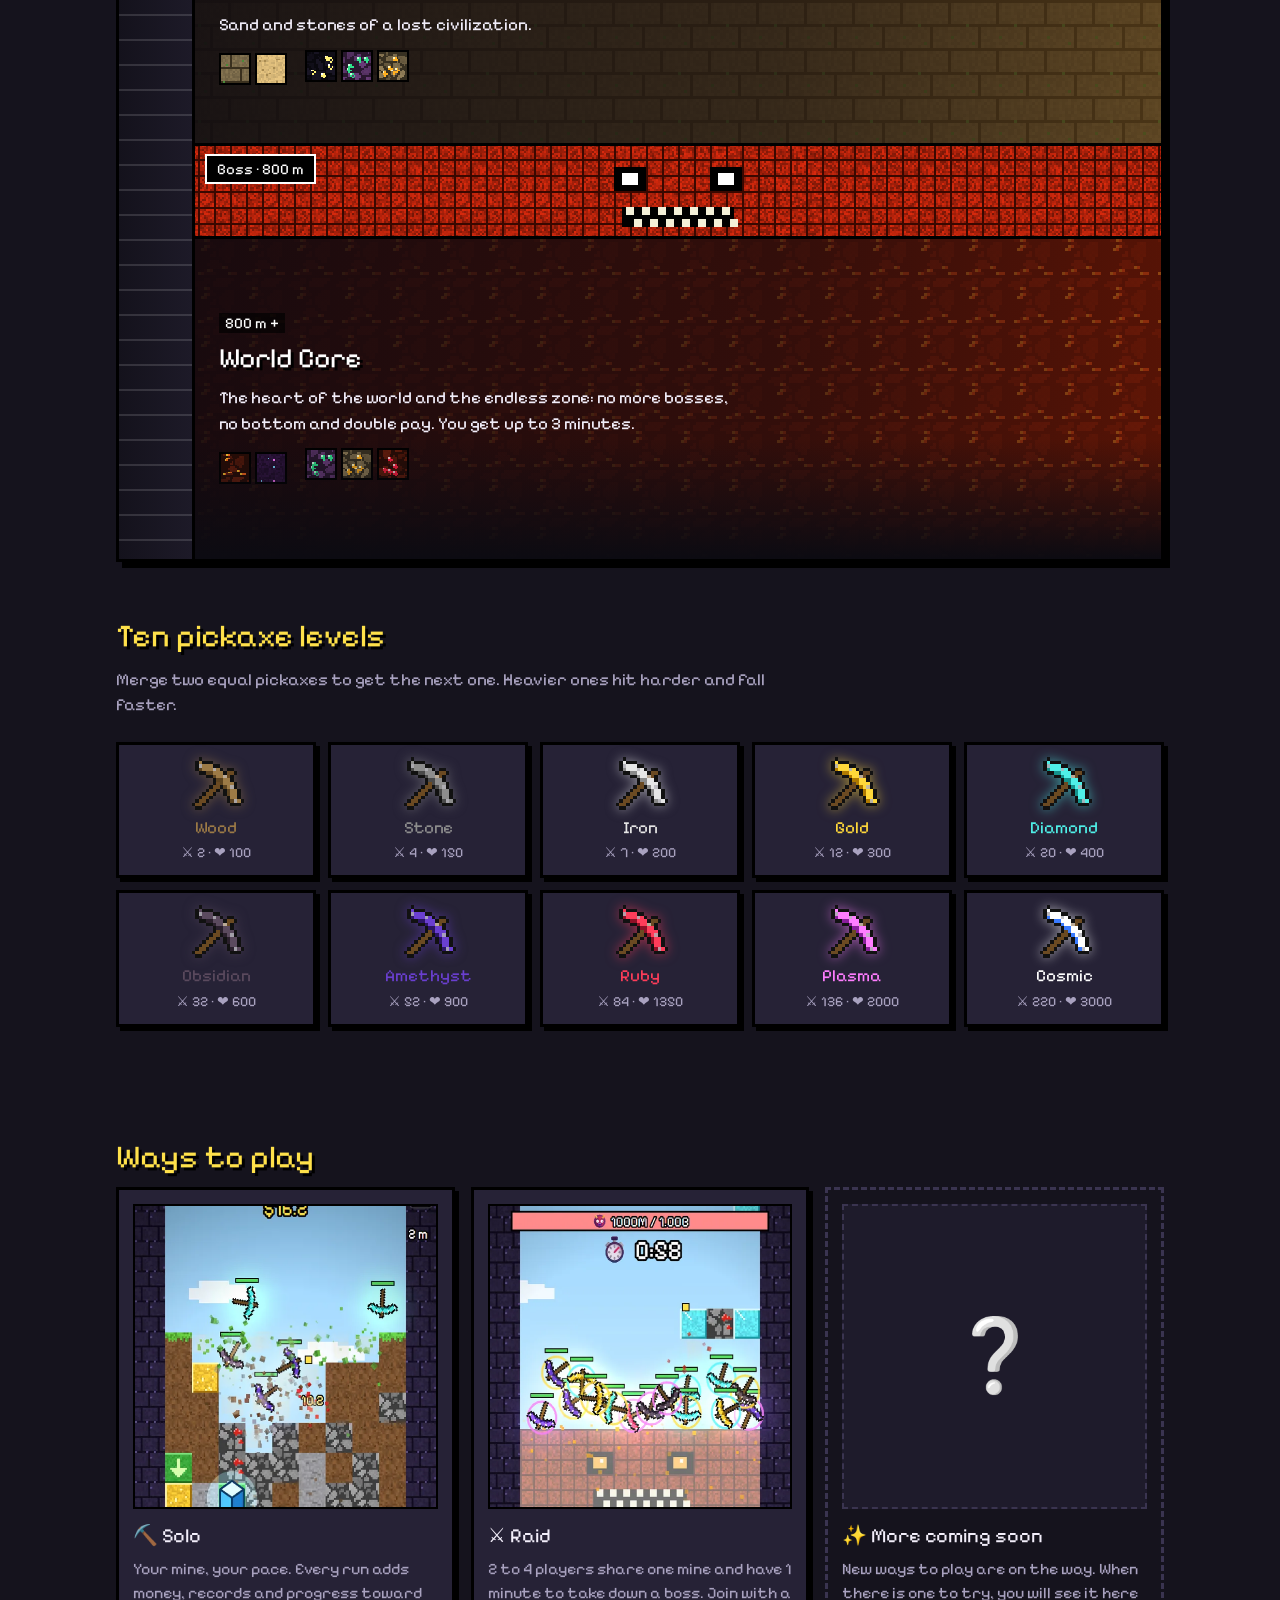
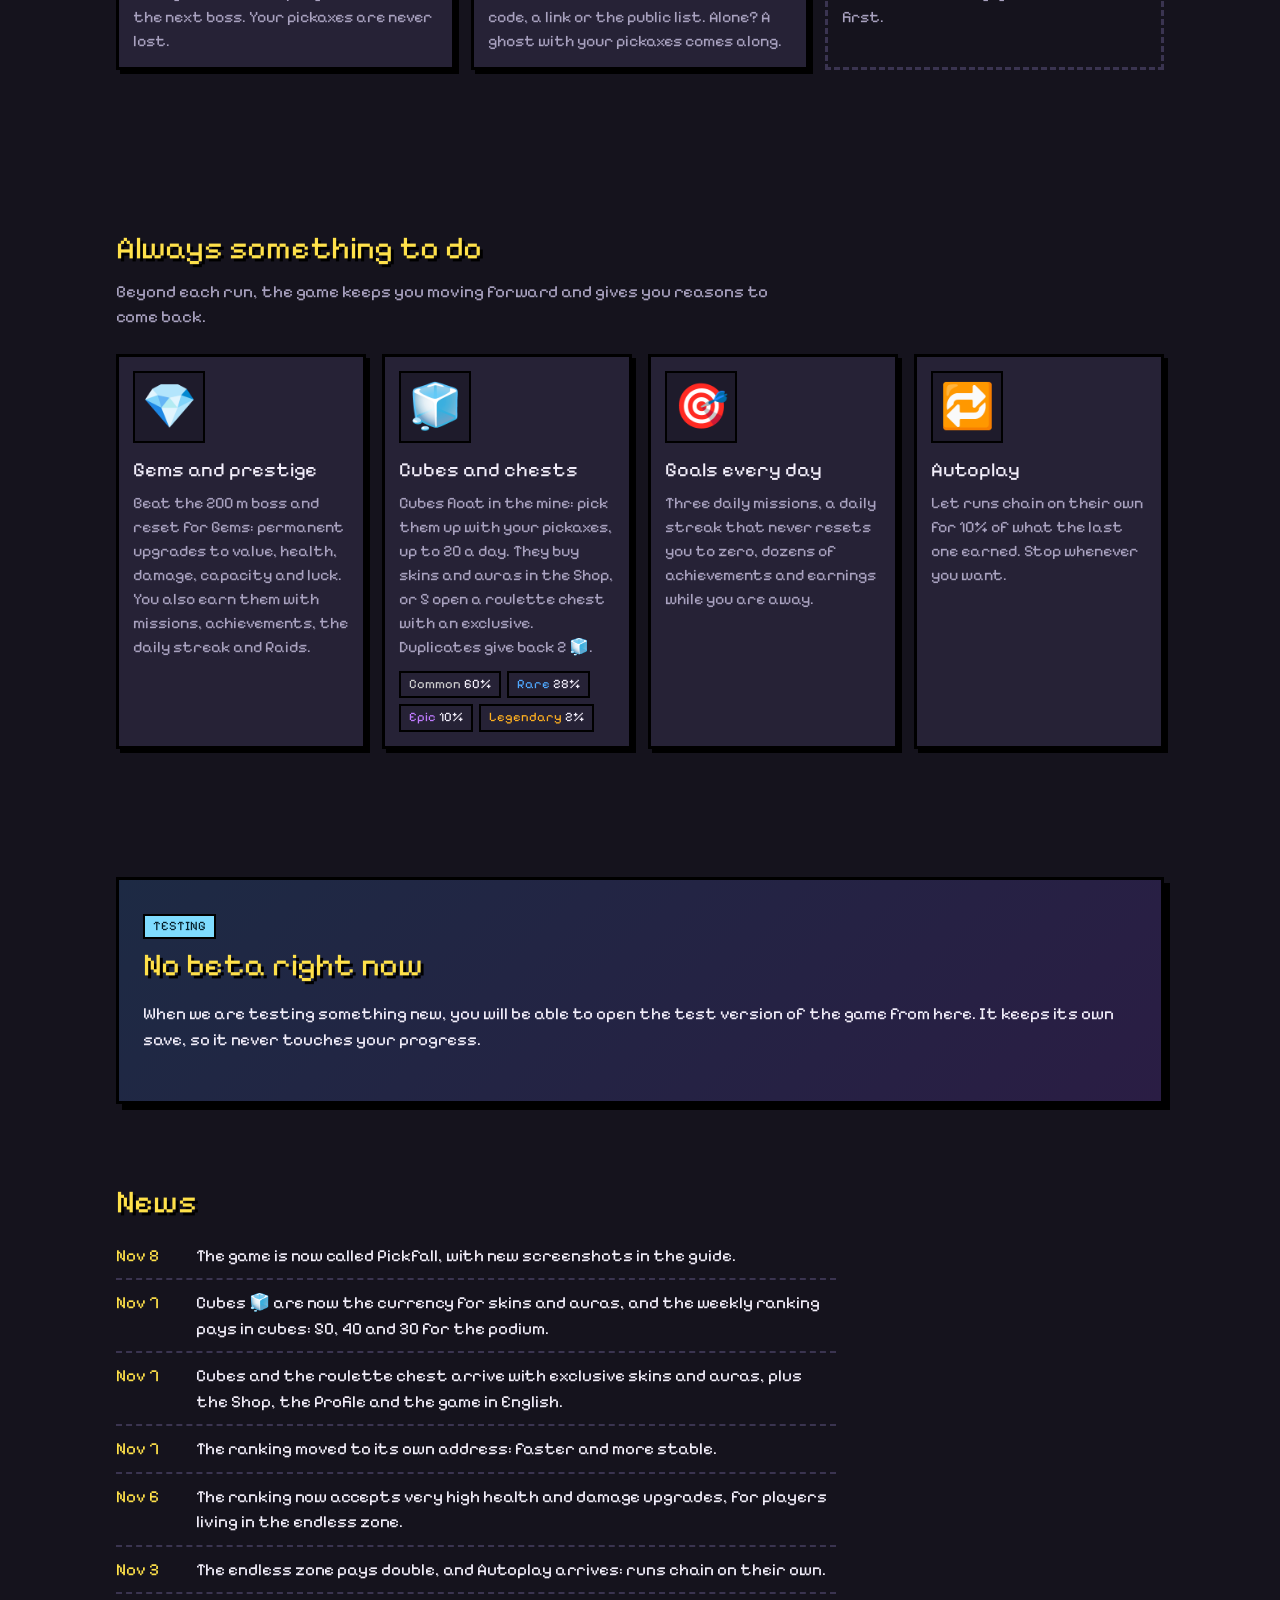
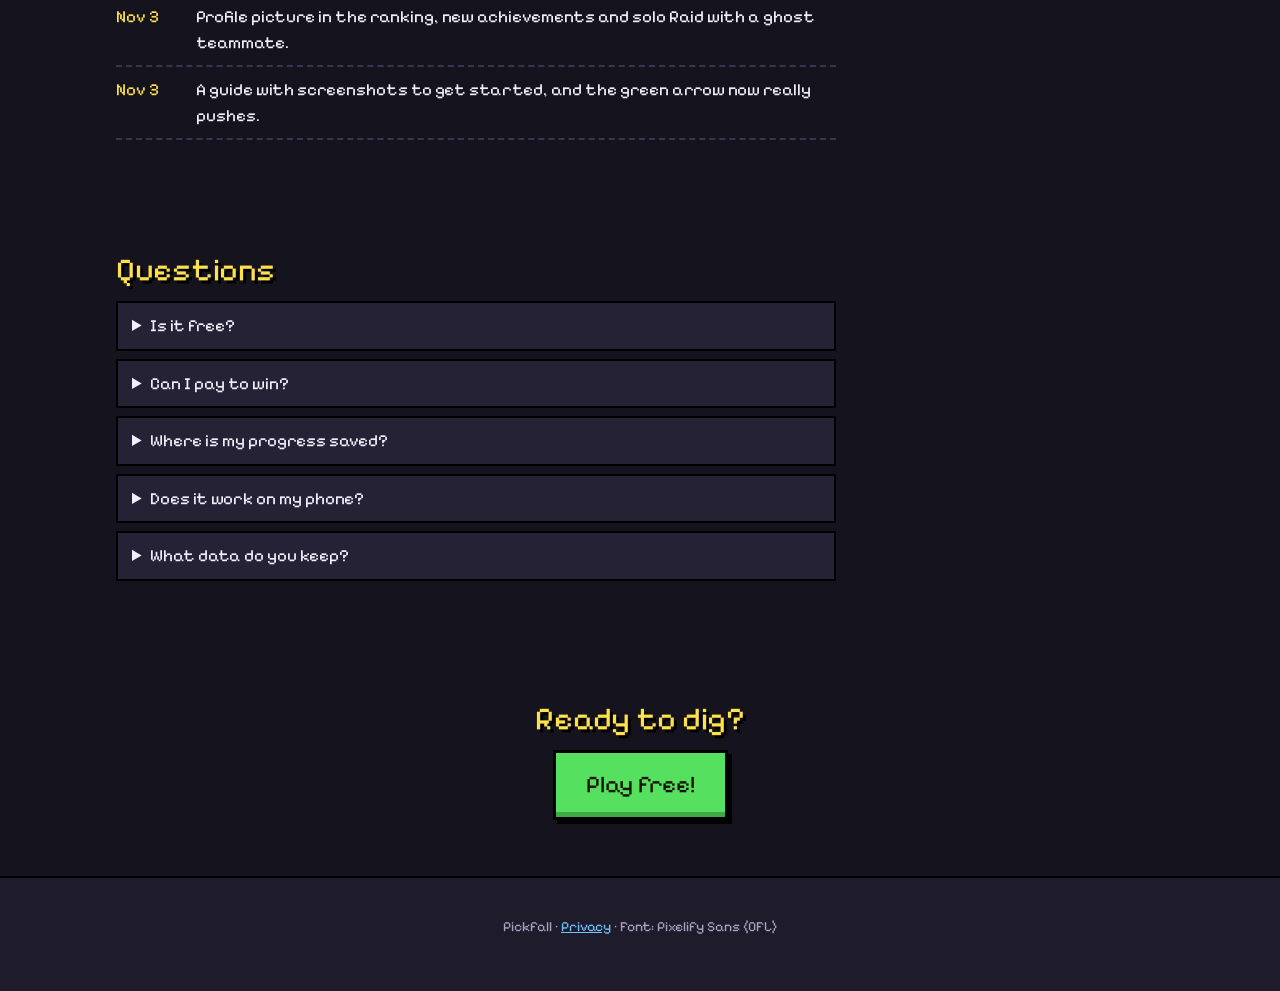
==== commit b1ecf2fb: "Ranking: pico con aura del mismo tamaño" ====
--- a/index.html
+++ b/index.html
@@ -5,8 +5,8 @@
 <meta property="og:title" content="Pickfall"><meta property="og:description" content="Soltá picos, rompé bloques y bajá cada vez más hondo. Gratis, sin anuncios.">
 <meta property="og:image" content="./guide/play.webp"><meta property="og:type" content="website">
 <link rel="icon" href="data:image/svg+xml,<svg xmlns='http://www.w3.org/2000/svg' viewBox='0 0 100 100'><text y='.9em' font-size='90'>⛏️</text></svg>">
-  <script type="module" crossorigin src="./assets/index-DAvWn_SZ.js"></script>
-  <link rel="stylesheet" crossorigin href="./assets/index-Ckn07AzT.css">
+  <script type="module" crossorigin src="./assets/index-CY-IEFvN.js"></script>
+  <link rel="stylesheet" crossorigin href="./assets/index-D8ZarkGR.css">
 </head><body>
 <header id="bar">
  <a class="logo" href="#jugar">⛏️ PICKFALL</a>
--- a/assets/index-D8ZarkGR.css
+++ b/assets/index-D8ZarkGR.css
@@ -0,0 +1 @@
+@font-face{font-family:Pixelify Sans;font-style:normal;font-display:swap;font-weight:400;src:url(./pixelify-sans-latin-400-normal-DLrIX9QE.woff2)format("woff2"),url(./pixelify-sans-latin-400-normal-JapMNN6Z.woff)format("woff")}:root{--bg:#15131d;--bg2:#1e1b2b;--card:#262236;--line:#3a3450;--text:#f2eefa;--muted:#a9a2c0;--gold:#ffe14a;--green:#55e05f;--sky:#6fc3ff;--red:#ff3a3a;--font:"Pixelify Sans",system-ui,sans-serif}*{box-sizing:border-box}html{scroll-behavior:smooth;scroll-padding-top:64px}@media (prefers-reduced-motion:reduce){html{scroll-behavior:auto}}body{background:var(--bg);color:var(--text);font:400 17px/1.5 var(--font);-webkit-font-smoothing:antialiased;margin:0;overflow-x:hidden}b,strong,h1,h2,h3,summary,th{font-weight:400}a{color:var(--sky)}img.px{image-rendering:pixelated;image-rendering:crisp-edges}.muted{color:var(--muted)}.small{font-size:14px}#bar{z-index:5;-webkit-backdrop-filter:blur(6px);backdrop-filter:blur(6px);background:#15131deb;border-bottom:2px solid #000;align-items:center;gap:16px;padding:10px 16px;display:flex;position:sticky;top:0}.logo{color:var(--gold);white-space:nowrap;text-shadow:2px 2px #000;font-size:20px;text-decoration:none}nav{gap:18px;margin-left:auto;display:flex}nav a{color:var(--text);opacity:.8;text-decoration:none}nav a:hover{opacity:1;color:var(--gold)}.chip{font:inherit;color:var(--text);background:var(--card);cursor:pointer;border:2px solid #000;padding:4px 10px;box-shadow:inset 0 -3px #00000059}@media (width<=760px){nav{display:none}#lang{margin-left:auto}}.btn{font:inherit;color:#1a1300;background:var(--gold);border:3px solid #000;justify-content:center;align-items:center;padding:10px 20px;text-decoration:none;transition:transform 80ms;display:inline-flex;box-shadow:inset 0 -5px #00000040,4px 4px #000}.btn:hover{transform:translate(-1px,-1px)}.btn:active{transform:translate(2px,2px);box-shadow:inset 0 -3px #00000040,2px 2px #000}.btn.big{background:var(--green);padding:14px 30px;font-size:24px}.btn.ghost{background:var(--card);color:var(--text)}main>section{max-width:1080px;margin:0 auto;padding:56px 16px}h2{color:var(--gold);text-shadow:3px 3px #000;margin:0 0 12px;font-size:32px;line-height:1.15}h3{margin:0 0 6px;font-size:20px}.sub{color:var(--muted);max-width:680px;margin:0 0 24px}.hero{grid-template-columns:1.2fr 1fr;align-items:center;gap:32px;display:grid;padding-top:40px!important}.hero h1{color:var(--gold);text-shadow:6px 6px #000,0 0 40px #ffe14a40;letter-spacing:2px;margin:0 0 18px;font-size:clamp(64px,12vw,112px);line-height:.9}.lead{margin:0 0 12px;font-size:26px;line-height:1.25}.cta{flex-wrap:wrap;gap:14px;margin:24px 0 18px;display:flex}.badges{flex-wrap:wrap;gap:8px;margin:0;padding:0;list-style:none;display:flex}.badges li{background:var(--card);border:2px solid var(--line);padding:3px 10px;font-size:15px}.phone{aspect-ratio:9/16;outline:4px solid var(--line);background:#000;border:6px solid #000;justify-self:center;width:min(340px,100%);box-shadow:12px 12px #00000080}.phone canvas{width:100%;height:100%;image-rendering:pixelated;display:block}@media (width<=760px){.hero{text-align:center;grid-template-columns:1fr}.cta,.badges{justify-content:center}.phone{width:min(260px,80%)}}.steps{grid-template-columns:repeat(4,1fr);gap:16px;margin:0;padding:0;list-style:none;display:grid}.steps li,.modes article,.biome{background:var(--card);border:3px solid #000;padding:14px;box-shadow:4px 4px #000}.steps img,.modes img{border:2px solid #000;width:100%;height:auto;margin-bottom:12px;display:block}.steps p,.modes p{color:var(--muted);margin:0;font-size:16px}@media (width<=900px){.steps{grid-template-columns:repeat(2,1fr)}}@media (width<=480px){.steps{grid-template-columns:1fr}}#ranking{text-align:center}#ranking .sub{margin-inline:auto}.tabs{flex-wrap:wrap;justify-content:center;gap:8px;margin-bottom:24px;display:flex}.tabs button{font:inherit;color:var(--text);background:var(--card);cursor:pointer;border:2px solid #000;padding:6px 14px}.tabs button.on{background:var(--gold);color:#1a1300}.tabs .sep{width:12px}#board{min-height:260px}.podium{grid-template-columns:1fr 1.15fr 1fr;align-items:end;gap:8px;max-width:560px;margin:28px auto 18px;display:grid}.pod{text-align:center;border:3px solid #000;border-radius:8px 8px 4px 4px;flex-direction:column;align-items:center;gap:2px;min-width:0;padding:8px 4px 10px;display:flex;position:relative;overflow:hidden;box-shadow:inset 0 -5px #0004,0 4px 10px #0008}.pod:after{content:"";pointer-events:none;background:linear-gradient(100deg,#0000,#fff5,#0000);width:40%;height:100%;animation:3.2s ease-in-out infinite shine;position:absolute;top:0;left:-60%}.pod.p2:after{animation-delay:.5s}.pod.p3:after{animation-delay:1.1s}.pod i{z-index:1;font-size:30px;font-style:normal;line-height:1;position:relative}.pod em{font-size:22px;font-style:normal;position:absolute;top:-2px}.pod .nk{text-overflow:ellipsis;white-space:nowrap;color:#fff;text-shadow:2px 2px #0008;max-width:100%;font-size:15px;overflow:hidden}.pod .vl{color:#fff;text-shadow:2px 2px #0008;font-size:15px}.pod.p1{background:linear-gradient(#ffe46a,#d79a12);min-height:156px;padding-top:34px;animation:2.4s ease-in-out infinite podglow}.pod.p2{background:linear-gradient(#eef2f6,#8e9aa8);min-height:118px}.pod.p3{background:linear-gradient(#f0a86a,#9a5424);min-height:100px}.pav{filter:drop-shadow(2px 2px #0008);width:44px;height:44px}.pava{width:96px;max-width:none;height:60px;margin:-8px 0}@keyframes shine{0%,60%{left:-60%}to{left:130%}}@keyframes podglow{0%,to{box-shadow:inset 0 -5px #0004,0 0 8px #ffd83a66}50%{box-shadow:inset 0 -5px #0004,0 0 18px #ffd83acc}}@keyframes swing{0%,to{transform:rotate(-10deg)}50%{transform:rotate(10deg)}}img.sway{transform-origin:30% 70%;animation:2.4s ease-in-out infinite swing}@media (prefers-reduced-motion:reduce){img.sway,.pod.p1,.pod:after{animation:none}}.rows{text-align:left;max-width:560px;margin:0 auto;padding:0;list-style:none}.rows li{background:var(--bg2);border:2px solid #000;align-items:center;gap:12px;margin-bottom:6px;padding:6px 12px;display:flex;overflow:hidden}.rows .rk{min-width:34px;color:var(--muted)}.lav{flex:none;width:24px;height:24px}.lava{flex:none;width:50px;height:30px;margin:-3px -13px}.rows .nk{text-overflow:ellipsis;white-space:nowrap;flex:1;min-width:0;overflow:hidden}.rows .vl{color:var(--gold)}.prizes{margin-top:28px}.prizes ul{flex-wrap:wrap;justify-content:center;gap:10px;padding:0;list-style:none;display:flex}.prizes li{background:var(--card);border:2px solid #000;gap:10px;padding:6px 14px;display:flex}.prizes b{color:var(--sky)}.grid{grid-template-columns:repeat(auto-fill,minmax(230px,1fr));gap:16px;margin-bottom:48px;display:grid}.strata{background:#0c0b12;border:3px solid #000;margin-bottom:56px;padding-left:76px;position:relative;box-shadow:6px 6px #000}.shaft{background:repeating-linear-gradient(#0000 0 23px,#fff2 23px 25px),linear-gradient(90deg,#14121c,#1d1a28);border-right:3px solid #000;width:76px;position:absolute;top:0;bottom:0;left:0}.digger{flex-direction:column;align-items:center;gap:2px;padding:6px 0;display:flex;position:sticky;top:45vh}.digger img{transform-origin:30% 70%;filter:drop-shadow(0 0 8px #ffe14a66);width:48px;height:48px;animation:.5s ease-in-out infinite alternate dig}.digger b{color:var(--gold);white-space:nowrap;background:#000;padding:1px 5px;font-size:14px}@keyframes dig{0%{transform:rotate(-25deg)}to{transform:rotate(15deg)translateY(4px)}}.layer{min-height:260px;image-rendering:pixelated;background-size:48px 48px;align-items:center;padding:28px 24px;display:flex;position:relative}.layer.top{background-repeat:repeat-x,repeat}.layer:before{content:"";background:linear-gradient(90deg,#0a0810db 0,#0a081099 60%,#0a081040),var(--tint);position:absolute;inset:0}.lin{image-rendering:auto;max-width:520px;position:relative}.lin h3{color:var(--c);text-shadow:3px 3px #000;margin:2px 0 6px;font-size:28px}.lin p{color:var(--text);margin:0 0 12px}.depth{color:var(--c);white-space:nowrap;background:#000a;padding:1px 6px;font-size:15px}.blocks{flex-wrap:wrap;align-items:center;gap:4px;display:flex}.blocks img{border:2px solid #000;width:32px;height:32px}.blocks i{width:10px}.ore img{animation:2s ease-in-out infinite orepulse}.ore:nth-child(odd) img{animation-delay:-1s}@keyframes orepulse{0%,to{filter:brightness()}50%{filter:brightness(1.35)drop-shadow(0 0 6px #fff8)}}.bossband{height:96px;image-rendering:pixelated;background-position:50%;background-repeat:no-repeat,repeat-x;background-size:288px 96px,64px 96px;border-block:3px solid #000;position:relative}.bossband span{z-index:1;color:var(--c);border:2px solid var(--c);white-space:nowrap;background:#000;padding:2px 10px;font-size:15px;position:absolute;top:8px;left:10px}.layer.endless{background-size:48px 48px;min-height:320px}.layer.endless:after{content:"";background:linear-gradient(#0000,#0c0b12);height:120px;position:absolute;inset:auto 0 0}@media (width<=760px){.strata{padding-left:56px}.shaft{width:56px}.digger img{width:36px;height:36px}.layer{min-height:220px;padding:24px 14px}.lin h3{font-size:24px}.bossband{background-size:216px 72px,48px 72px;height:72px}}@media (prefers-reduced-motion:reduce){.digger img,.ore img{animation:none}}.tiers{grid-template-columns:repeat(5,1fr);gap:12px;display:grid}.tier{background:var(--card);text-align:center;border:3px solid #000;flex-direction:column;align-items:center;gap:2px;padding:12px 8px;display:flex;box-shadow:4px 4px #000}.tier img{width:56px;height:56px;filter:drop-shadow(0 0 6px color-mix(in srgb,var(--c) 55%,transparent))}.tier img.sway{animation:2.4s ease-in-out infinite swing,1.8s ease-in-out infinite tglow}.tier:nth-child(2n) img{animation-delay:-.6s,-.4s}.tier:nth-child(3n) img{animation-delay:-1.3s,-1s}.tier:nth-child(5n) img{animation-delay:-1.9s,-.7s}@keyframes tglow{0%,to{filter:drop-shadow(0 0 3px color-mix(in srgb,var(--c) 45%,transparent))}50%{filter:drop-shadow(0 0 12px color-mix(in srgb,var(--c) 85%,transparent))}}@media (prefers-reduced-motion:reduce){.tier img.sway{animation:none}}.tier b{color:var(--c)}.tier span{color:var(--muted);font-size:14px}@media (width<=760px){.tiers{grid-template-columns:repeat(2,1fr)}}.modes article.soon{border:3px dashed var(--line);box-shadow:none;background:0 0;flex-direction:column;display:flex}.soonart{aspect-ratio:1;border:2px dashed var(--line);background:var(--bg2);justify-content:center;align-items:center;margin-bottom:12px;font-size:72px;animation:2.6s ease-in-out infinite float;display:flex}@keyframes float{0%,to{transform:translateY(0)}50%{transform:translateY(-6px)}}@media (prefers-reduced-motion:reduce){.soonart{animation:none}}.prog{grid-template-columns:repeat(4,1fr)}@media (width<=980px){.prog{grid-template-columns:repeat(2,1fr)}}@media (width<=560px){.prog{grid-template-columns:1fr}}.prog .odds{gap:6px;margin:12px 0 0}.prog .odds li{padding:2px 8px;font-size:13px}.prog .art{background:var(--bg2);border:2px solid #000;justify-content:center;align-items:center;width:72px;height:72px;margin-bottom:12px;font-size:44px;line-height:1;display:flex}#modos .modes{grid-template-columns:repeat(auto-fill,minmax(260px,1fr))}.beta{background:linear-gradient(135deg,#1d2a44,#2a1d44);border:3px solid #000;box-shadow:6px 6px #000;max-width:1048px!important;margin:24px auto!important;padding:32px 24px!important}@media (width<=1080px){.beta{margin:24px 16px!important}}.tag{color:#06202c;background:#7fdcff;border:2px solid #000;margin-bottom:8px;padding:1px 8px;font-size:13px;display:inline-block}.odds{flex-wrap:wrap;gap:8px;margin:16px 0;padding:0;list-style:none;display:flex}.odds li{background:var(--card);border:2px solid #000;padding:4px 12px}.odds .c b{color:#cfcfcf}.odds .r b{color:#4fa8ff}.odds .e b{color:#c07bff}.odds .l b{color:#ffb020}.news{max-width:720px;margin:0;padding:0;list-style:none}.news li{border-bottom:2px dashed var(--line);gap:16px;padding:10px 0;display:flex}.news time{color:var(--gold);min-width:64px}.news p{margin:0}.news .tag{margin:0;font-size:12px}#faq details{background:var(--card);border:2px solid #000;max-width:720px;margin-bottom:8px;padding:10px 14px}#faq summary{cursor:pointer}#faq p{color:var(--muted);margin:8px 0 0}.final{text-align:center}footer{text-align:center;color:var(--muted);background:var(--bg2);border-top:2px solid #000;padding:24px 16px 40px;font-size:14px}
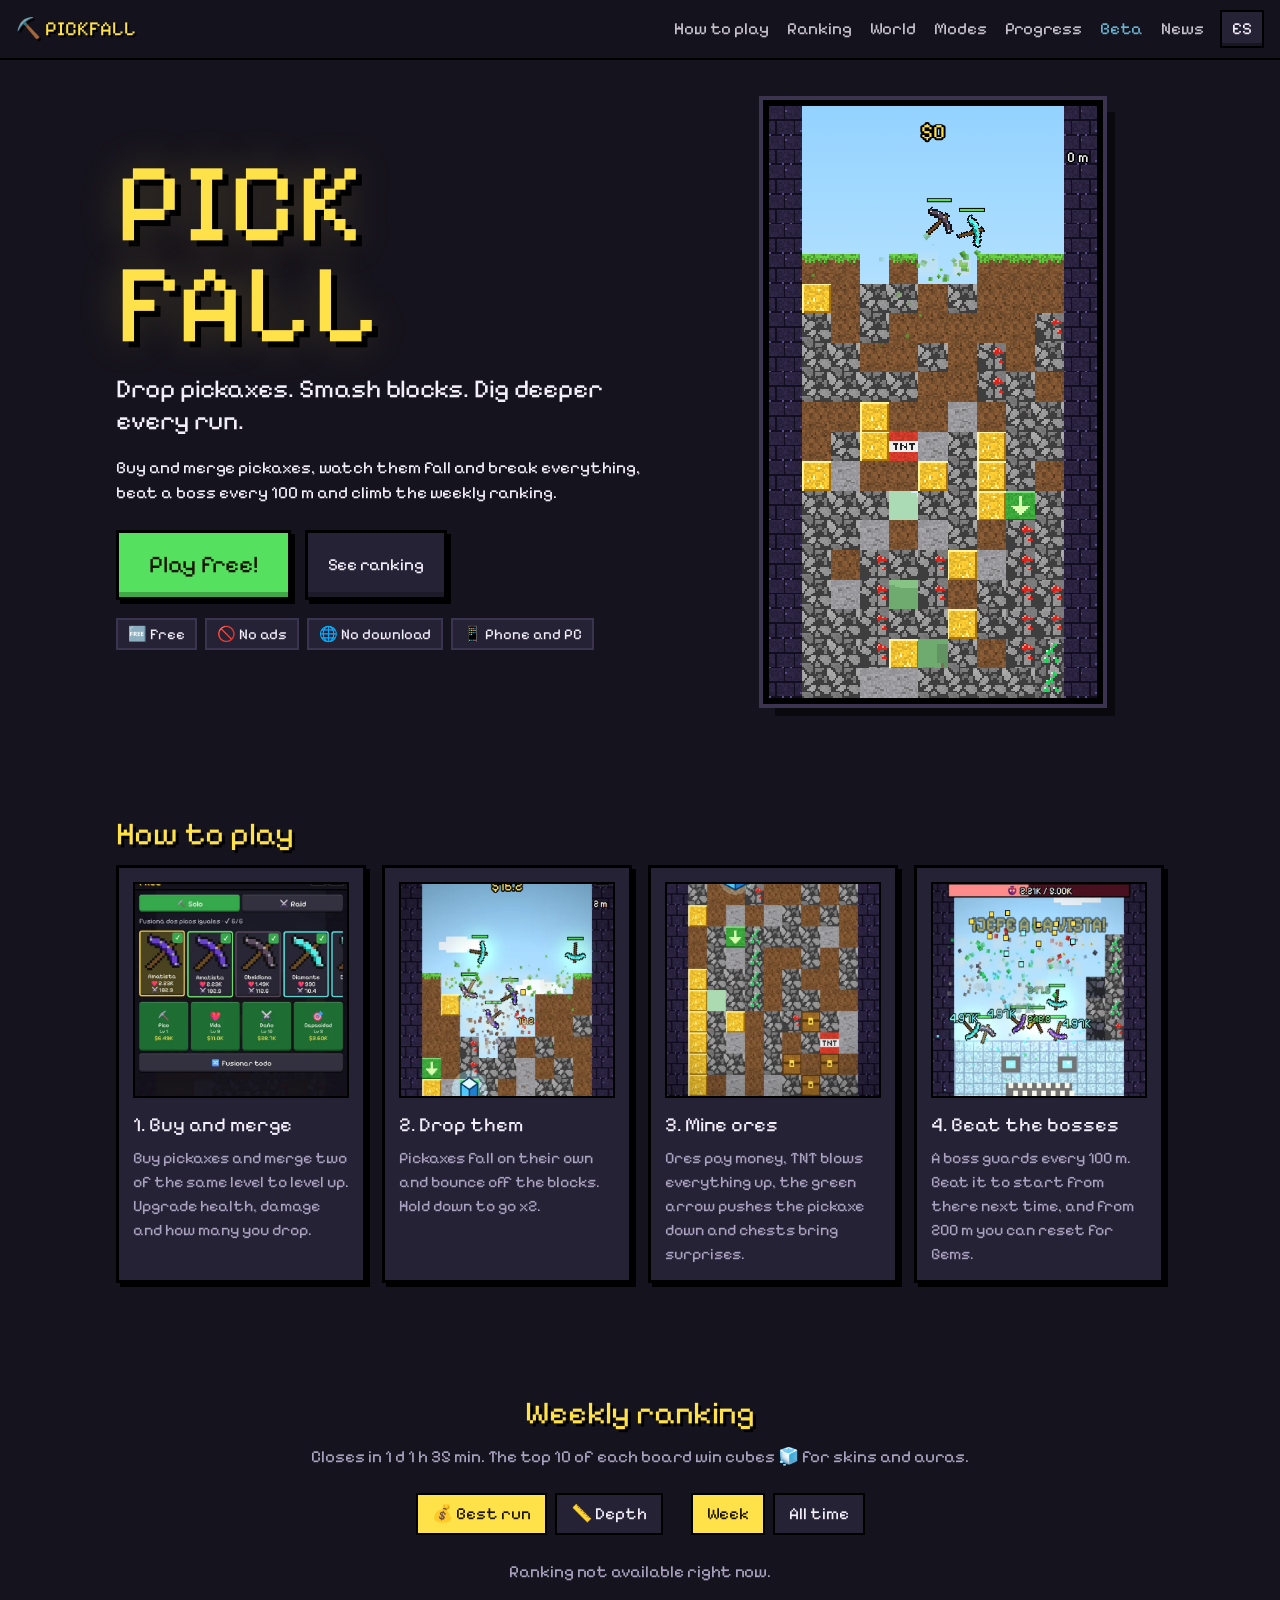
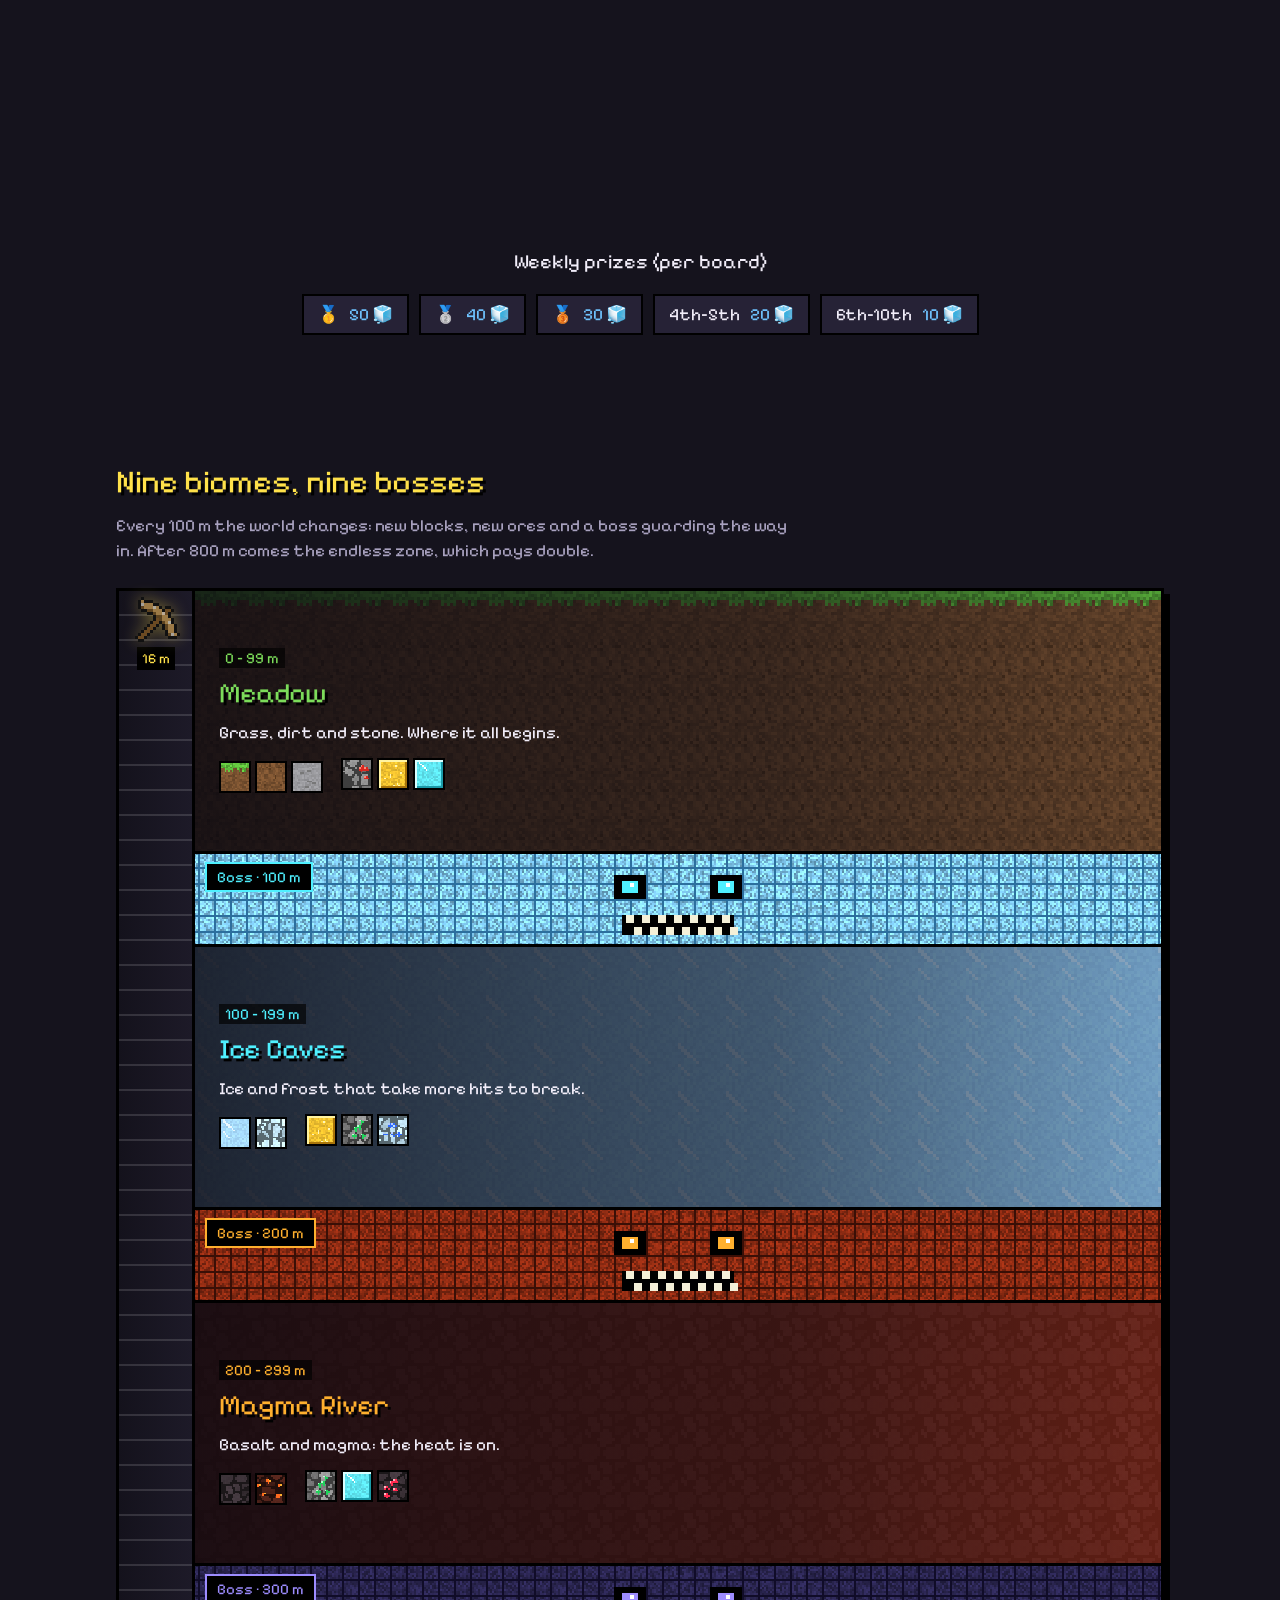
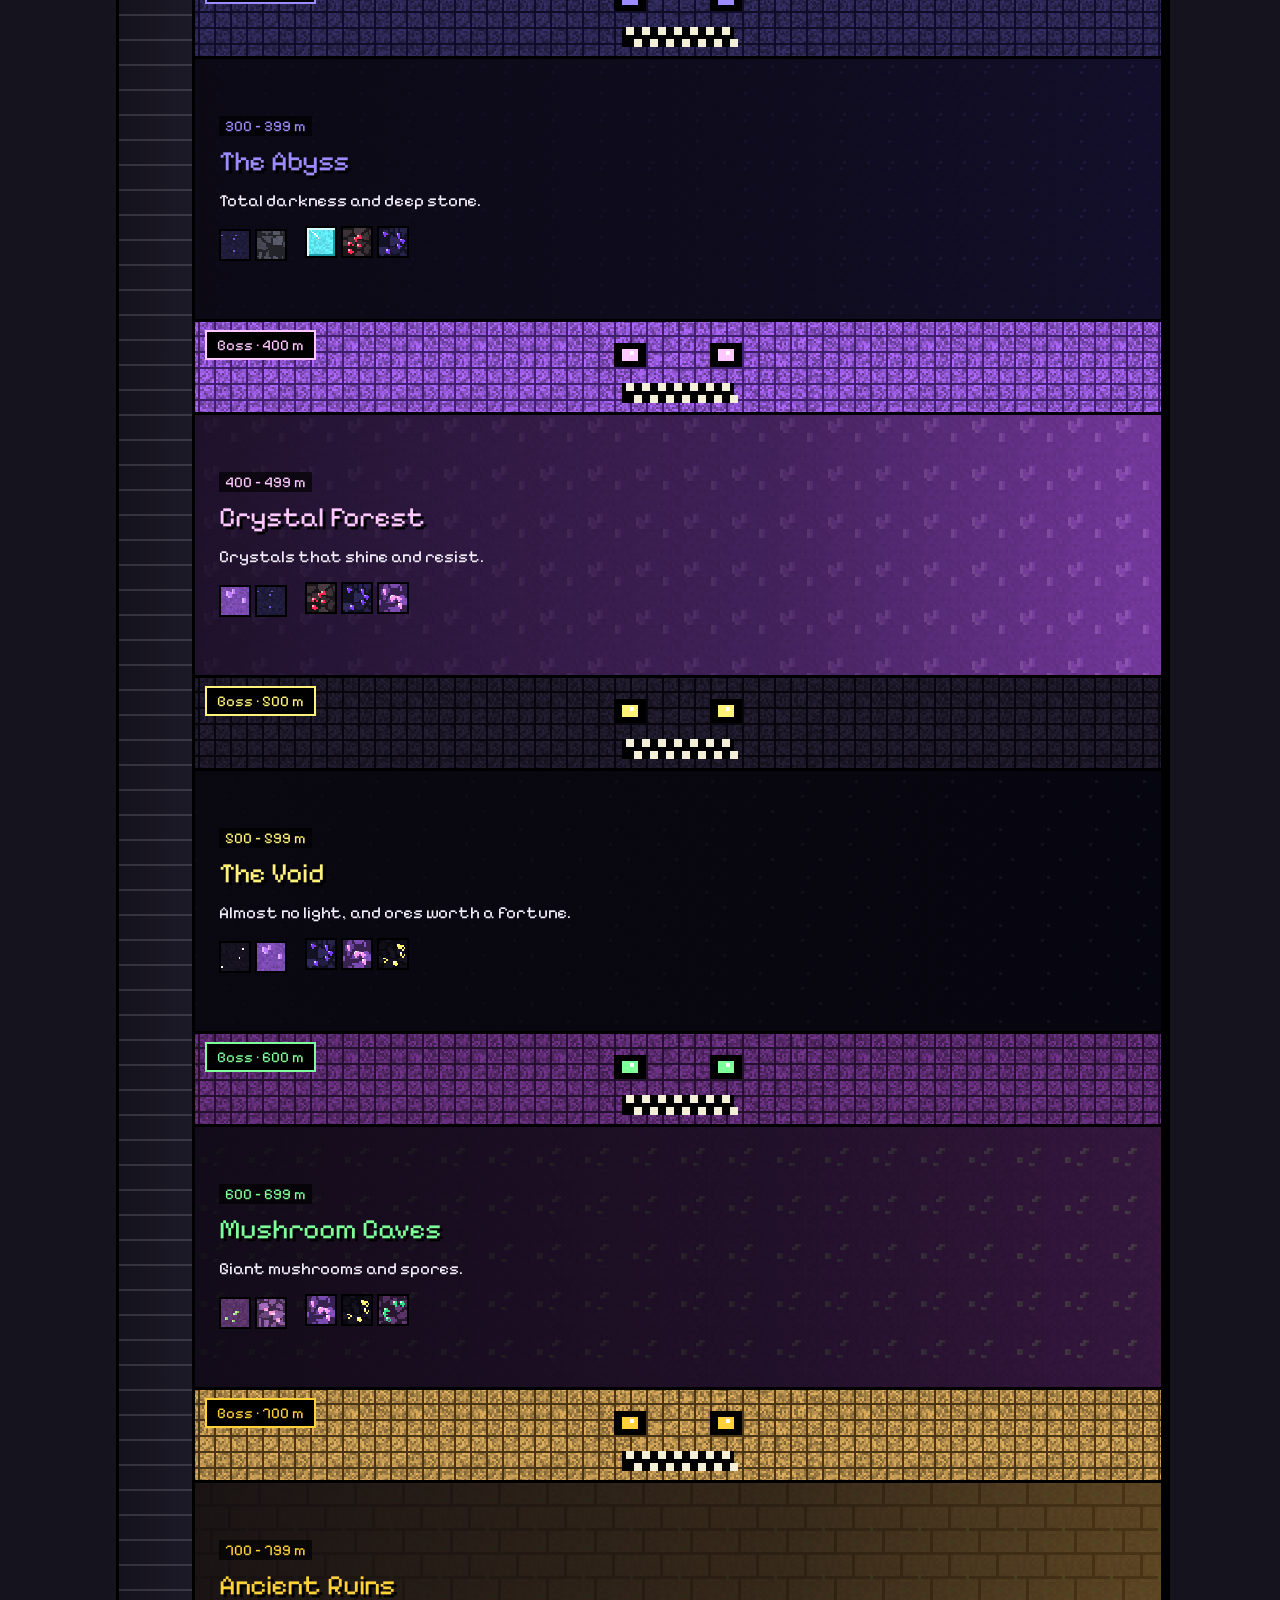
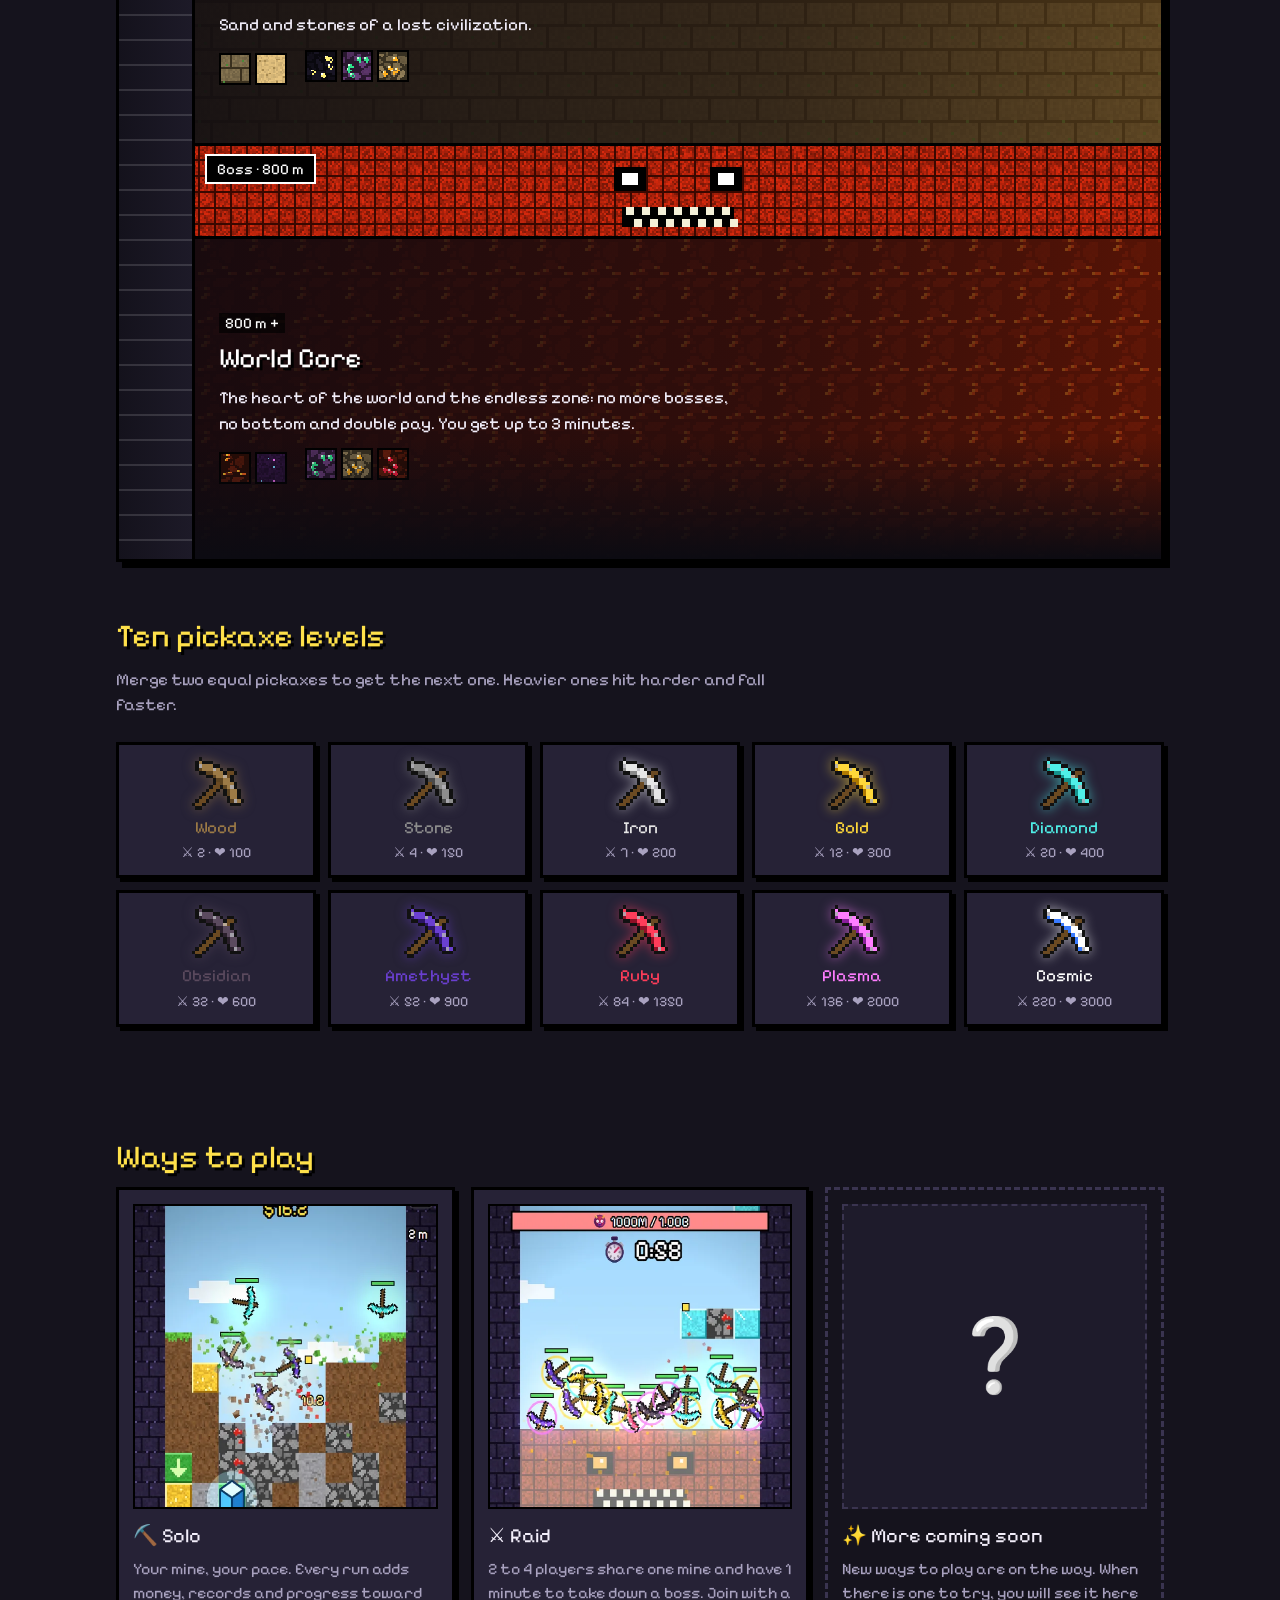
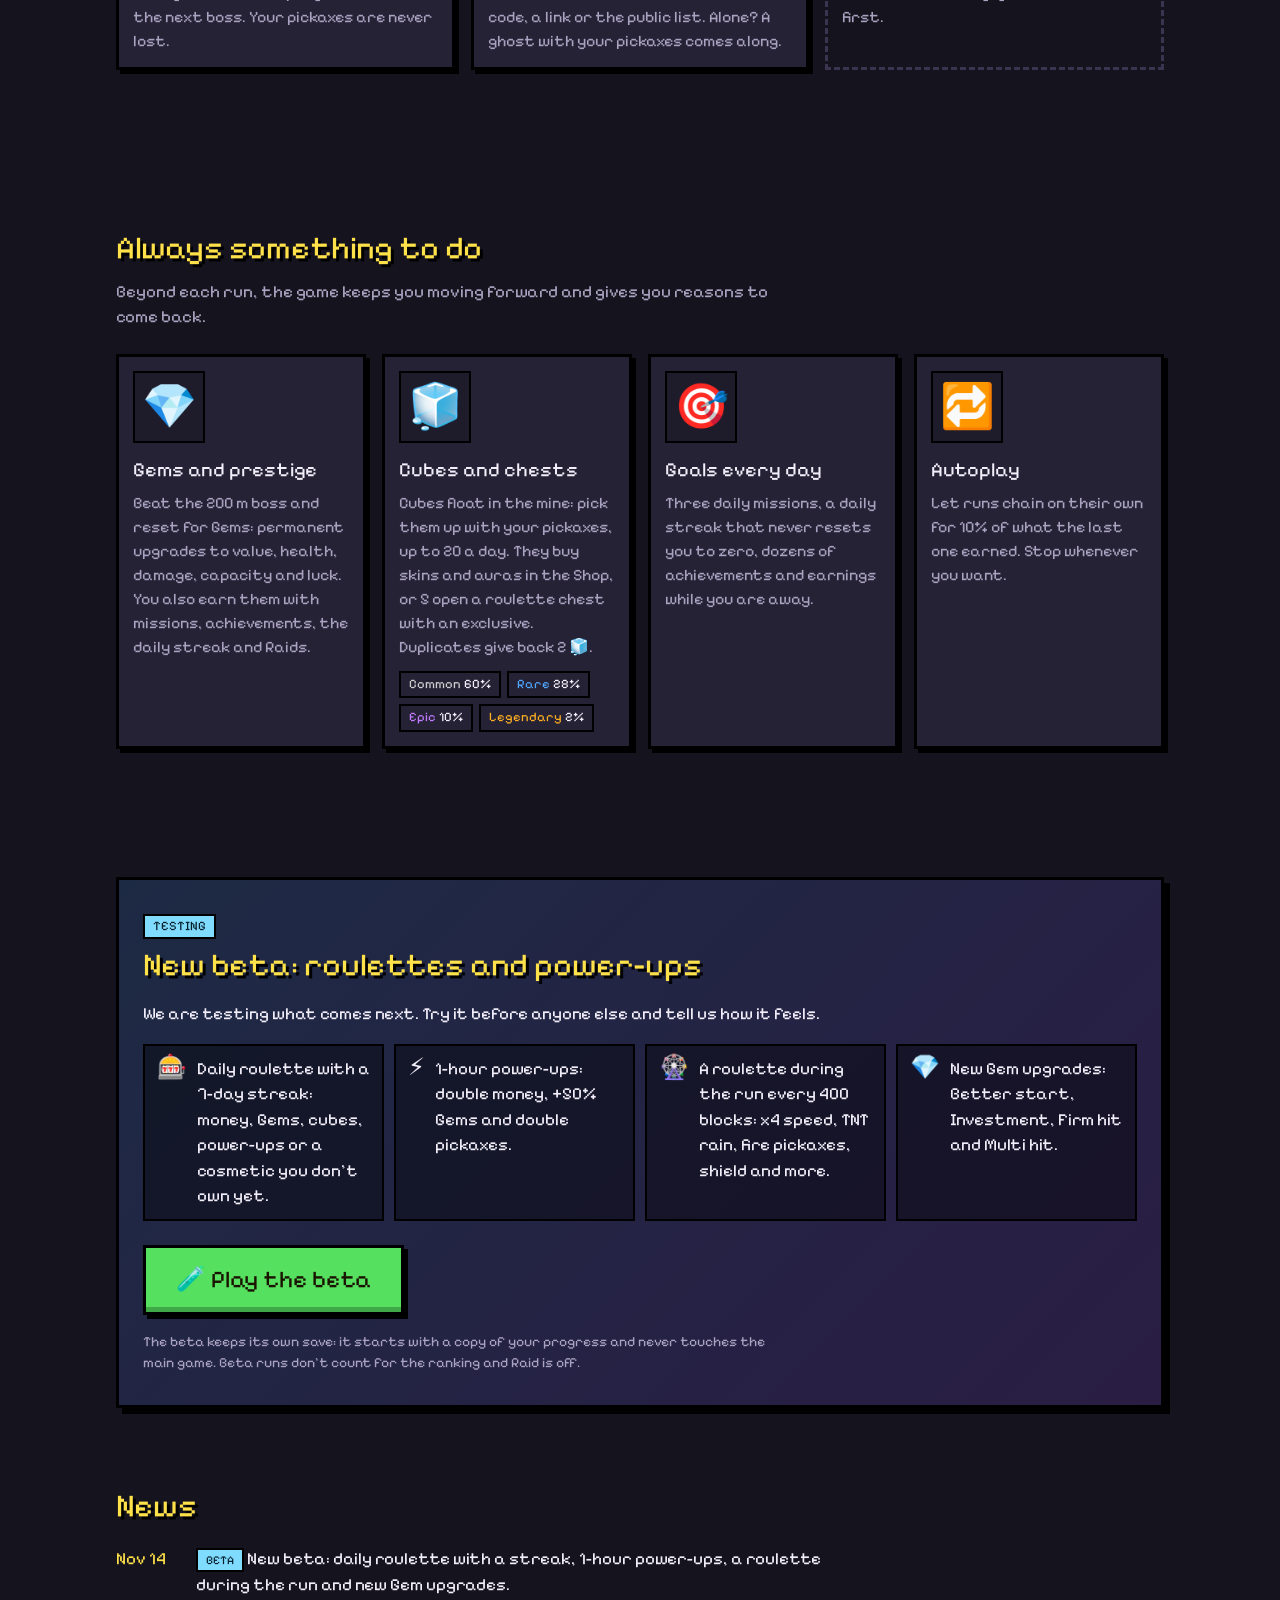
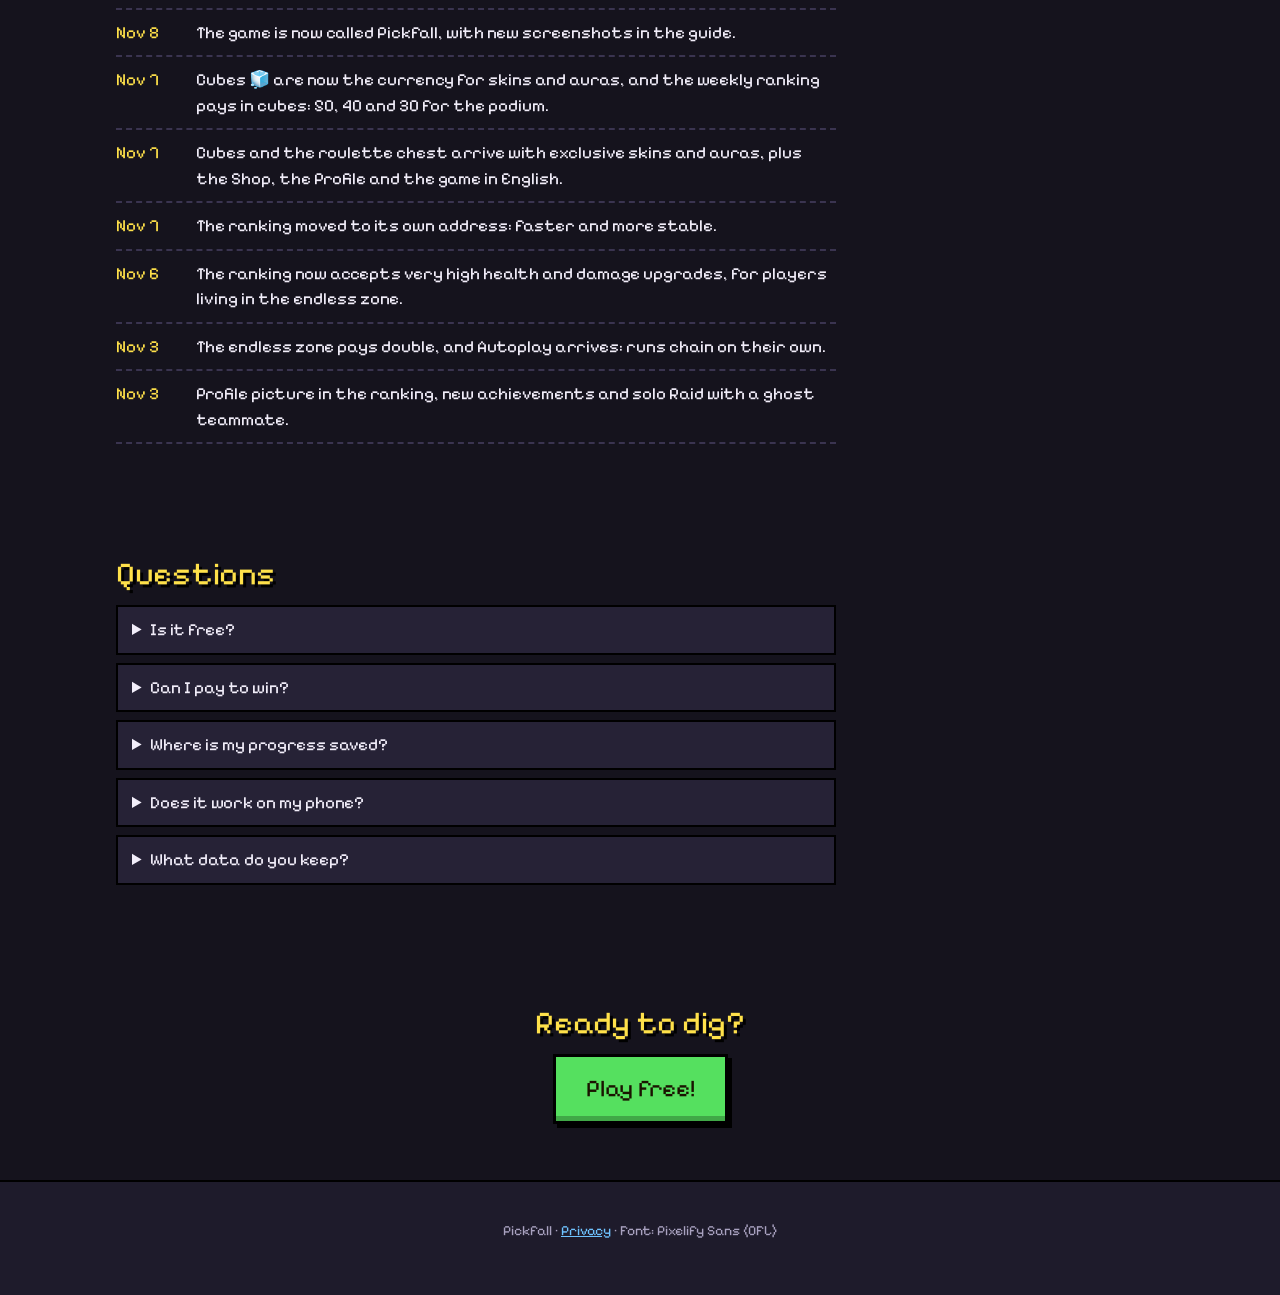
==== commit 60415933: "Beta nueva: sección y aviso" ====
--- a/index.html
+++ b/index.html
@@ -5,12 +5,12 @@
 <meta property="og:title" content="Pickfall"><meta property="og:description" content="Soltá picos, rompé bloques y bajá cada vez más hondo. Gratis, sin anuncios.">
 <meta property="og:image" content="./guide/play.webp"><meta property="og:type" content="website">
 <link rel="icon" href="data:image/svg+xml,<svg xmlns='http://www.w3.org/2000/svg' viewBox='0 0 100 100'><text y='.9em' font-size='90'>⛏️</text></svg>">
-  <script type="module" crossorigin src="./assets/index-CY-IEFvN.js"></script>
-  <link rel="stylesheet" crossorigin href="./assets/index-D8ZarkGR.css">
+  <script type="module" crossorigin src="./assets/index-DaFa9VGw.js"></script>
+  <link rel="stylesheet" crossorigin href="./assets/index-s2lWRVHS.css">
 </head><body>
 <header id="bar">
  <a class="logo" href="#jugar">⛏️ PICKFALL</a>
- <nav><a href="#como" data-en="How to play">Cómo se juega</a><a href="#ranking">Ranking</a><a href="#mundo" data-en="World">Mundo</a><a href="#modos" data-en="Modes">Modos</a><a href="#progreso" data-en="Progress">Progreso</a><a href="#novedades" data-en="News">Novedades</a></nav>
+ <nav><a href="#como" data-en="How to play">Cómo se juega</a><a href="#ranking">Ranking</a><a href="#mundo" data-en="World">Mundo</a><a href="#modos" data-en="Modes">Modos</a><a href="#progreso" data-en="Progress">Progreso</a><a href="#beta" class="navbeta">Beta</a><a href="#novedades" data-en="News">Novedades</a></nav>
  <button id="lang" class="chip" aria-label="English" data-en-aria="Español">EN</button>
 </header>
 
@@ -80,9 +80,24 @@
 
 <section id="beta" class="beta">
  <span class="tag" data-en="TESTING">PRUEBAS</span>
- <h2 data-en="No beta right now">Por ahora no hay ninguna beta</h2>
- <p data-en="When we are testing something new, you will be able to open the test version of the game from here. It keeps its own save, so it never touches your progress.">Cuando estemos probando algo nuevo, desde acá vas a poder entrar a la versión de prueba del juego. Guarda aparte, así que nunca toca tu progreso.</p>
+ <h2 data-en="New beta: roulettes and power-ups">Beta nueva: ruletas y potenciadores</h2>
+ <p data-en="We are testing what comes next. Try it before anyone else and tell us how it feels.">Estamos probando lo que viene. Probalo antes que nadie y contanos qué te parece.</p>
+ <ul class="betalist">
+  <li><b>🎰</b><span data-en="Daily roulette with a 7-day streak: money, Gems, cubes, power-ups or a cosmetic you don't own yet.">Ruleta diaria con racha de 7 días: plata, Gemas, cubos, potenciadores o un cosmético que todavía no tengas.</span></li>
+  <li><b>⚡</b><span data-en="1-hour power-ups: double money, +50% Gems and double pickaxes.">Potenciadores de 1 hora: plata x2, +50% de Gemas y picos dobles.</span></li>
+  <li><b>🎡</b><span data-en="A roulette during the run every 400 blocks: x4 speed, TNT rain, fire pickaxes, shield and more.">Ruleta en la partida cada 400 bloques: x4, lluvia de TNT, picos de fuego, escudo y más.</span></li>
+  <li><b>💎</b><span data-en="New Gem upgrades: Better start, Investment, Firm hit and Multi hit.">Mejoras nuevas con Gemas: Arranque mejor, Inversión, Golpe firme y Golpe múltiple.</span></li>
+ </ul>
+ <a class="btn big" href="https://4404c.github.io/beta/" data-en="🧪 Play the beta">🧪 Probar la beta</a>
+ <p class="small" data-en="The beta keeps its own save: it starts with a copy of your progress and never touches the main game. Beta runs don't count for the ranking and Raid is off.">La beta guarda aparte: arranca con una copia de tu progreso y nunca toca el juego principal. Sus partidas no entran al ranking y no tiene Raid.</p>
 </section>
+<aside id="betapop" class="betapop" hidden role="dialog" aria-labelledby="betapopT">
+ <button id="betapopX" class="x" aria-label="Cerrar" data-en-aria="Close">✕</button>
+ <span class="tag">BETA</span>
+ <b id="betapopT" data-en="New beta to try!">¡Beta nueva para probar!</b>
+ <p data-en="Daily roulette, power-ups and a roulette during the run.">Ruleta diaria, potenciadores y ruleta en la partida.</p>
+ <a id="betapopGo" class="btn" href="#beta" data-en="See the beta">Ver la beta</a>
+</aside>
 
 <section id="novedades">
  <h2 data-en="News">Novedades</h2>
--- a/assets/index-s2lWRVHS.css
+++ b/assets/index-s2lWRVHS.css
@@ -0,0 +1 @@
+@font-face{font-family:Pixelify Sans;font-style:normal;font-display:swap;font-weight:400;src:url(./pixelify-sans-latin-400-normal-DLrIX9QE.woff2)format("woff2"),url(./pixelify-sans-latin-400-normal-JapMNN6Z.woff)format("woff")}:root{--bg:#15131d;--bg2:#1e1b2b;--card:#262236;--line:#3a3450;--text:#f2eefa;--muted:#a9a2c0;--gold:#ffe14a;--green:#55e05f;--sky:#6fc3ff;--red:#ff3a3a;--font:"Pixelify Sans",system-ui,sans-serif}*{box-sizing:border-box}html{scroll-behavior:smooth;scroll-padding-top:64px}@media (prefers-reduced-motion:reduce){html{scroll-behavior:auto}}body{background:var(--bg);color:var(--text);font:400 17px/1.5 var(--font);-webkit-font-smoothing:antialiased;margin:0;overflow-x:hidden}b,strong,h1,h2,h3,summary,th{font-weight:400}a{color:var(--sky)}img.px{image-rendering:pixelated;image-rendering:crisp-edges}.muted{color:var(--muted)}.small{font-size:14px}#bar{z-index:5;-webkit-backdrop-filter:blur(6px);backdrop-filter:blur(6px);background:#15131deb;border-bottom:2px solid #000;align-items:center;gap:16px;padding:10px 16px;display:flex;position:sticky;top:0}.logo{color:var(--gold);white-space:nowrap;text-shadow:2px 2px #000;font-size:20px;text-decoration:none}nav{gap:18px;margin-left:auto;display:flex}nav a{color:var(--text);opacity:.8;text-decoration:none}nav a:hover{opacity:1;color:var(--gold)}.chip{font:inherit;color:var(--text);background:var(--card);cursor:pointer;border:2px solid #000;padding:4px 10px;box-shadow:inset 0 -3px #00000059}@media (width<=760px){nav{display:none}#lang{margin-left:auto}}.btn{font:inherit;color:#1a1300;background:var(--gold);border:3px solid #000;justify-content:center;align-items:center;padding:10px 20px;text-decoration:none;transition:transform 80ms;display:inline-flex;box-shadow:inset 0 -5px #00000040,4px 4px #000}.btn:hover{transform:translate(-1px,-1px)}.btn:active{transform:translate(2px,2px);box-shadow:inset 0 -3px #00000040,2px 2px #000}.btn.big{background:var(--green);padding:14px 30px;font-size:24px}.btn.ghost{background:var(--card);color:var(--text)}main>section{max-width:1080px;margin:0 auto;padding:56px 16px}h2{color:var(--gold);text-shadow:3px 3px #000;margin:0 0 12px;font-size:32px;line-height:1.15}h3{margin:0 0 6px;font-size:20px}.sub{color:var(--muted);max-width:680px;margin:0 0 24px}.hero{grid-template-columns:1.2fr 1fr;align-items:center;gap:32px;display:grid;padding-top:40px!important}.hero h1{color:var(--gold);text-shadow:6px 6px #000,0 0 40px #ffe14a40;letter-spacing:2px;margin:0 0 18px;font-size:clamp(64px,12vw,112px);line-height:.9}.lead{margin:0 0 12px;font-size:26px;line-height:1.25}.cta{flex-wrap:wrap;gap:14px;margin:24px 0 18px;display:flex}.badges{flex-wrap:wrap;gap:8px;margin:0;padding:0;list-style:none;display:flex}.badges li{background:var(--card);border:2px solid var(--line);padding:3px 10px;font-size:15px}.phone{aspect-ratio:9/16;outline:4px solid var(--line);background:#000;border:6px solid #000;justify-self:center;width:min(340px,100%);box-shadow:12px 12px #00000080}.phone canvas{width:100%;height:100%;image-rendering:pixelated;display:block}@media (width<=760px){.hero{text-align:center;grid-template-columns:1fr}.cta,.badges{justify-content:center}.phone{width:min(260px,80%)}}.steps{grid-template-columns:repeat(4,1fr);gap:16px;margin:0;padding:0;list-style:none;display:grid}.steps li,.modes article,.biome{background:var(--card);border:3px solid #000;padding:14px;box-shadow:4px 4px #000}.steps img,.modes img{border:2px solid #000;width:100%;height:auto;margin-bottom:12px;display:block}.steps p,.modes p{color:var(--muted);margin:0;font-size:16px}@media (width<=900px){.steps{grid-template-columns:repeat(2,1fr)}}@media (width<=480px){.steps{grid-template-columns:1fr}}#ranking{text-align:center}#ranking .sub{margin-inline:auto}.tabs{flex-wrap:wrap;justify-content:center;gap:8px;margin-bottom:24px;display:flex}.tabs button{font:inherit;color:var(--text);background:var(--card);cursor:pointer;border:2px solid #000;padding:6px 14px}.tabs button.on{background:var(--gold);color:#1a1300}.tabs .sep{width:12px}#board{min-height:260px}.podium{grid-template-columns:1fr 1.15fr 1fr;align-items:end;gap:8px;max-width:560px;margin:28px auto 18px;display:grid}.pod{text-align:center;border:3px solid #000;border-radius:8px 8px 4px 4px;flex-direction:column;align-items:center;gap:2px;min-width:0;padding:8px 4px 10px;display:flex;position:relative;overflow:hidden;box-shadow:inset 0 -5px #0004,0 4px 10px #0008}.pod:after{content:"";pointer-events:none;background:linear-gradient(100deg,#0000,#fff5,#0000);width:40%;height:100%;animation:3.2s ease-in-out infinite shine;position:absolute;top:0;left:-60%}.pod.p2:after{animation-delay:.5s}.pod.p3:after{animation-delay:1.1s}.pod i{z-index:1;font-size:30px;font-style:normal;line-height:1;position:relative}.pod em{font-size:22px;font-style:normal;position:absolute;top:-2px}.pod .nk{text-overflow:ellipsis;white-space:nowrap;color:#fff;text-shadow:2px 2px #0008;max-width:100%;font-size:15px;overflow:hidden}.pod .vl{color:#fff;text-shadow:2px 2px #0008;font-size:15px}.pod.p1{background:linear-gradient(#ffe46a,#d79a12);min-height:156px;padding-top:34px;animation:2.4s ease-in-out infinite podglow}.pod.p2{background:linear-gradient(#eef2f6,#8e9aa8);min-height:118px}.pod.p3{background:linear-gradient(#f0a86a,#9a5424);min-height:100px}.pav{filter:drop-shadow(2px 2px #0008);width:44px;height:44px}.pava{width:96px;max-width:none;height:60px;margin:-8px 0}@keyframes shine{0%,60%{left:-60%}to{left:130%}}@keyframes podglow{0%,to{box-shadow:inset 0 -5px #0004,0 0 8px #ffd83a66}50%{box-shadow:inset 0 -5px #0004,0 0 18px #ffd83acc}}@keyframes swing{0%,to{transform:rotate(-10deg)}50%{transform:rotate(10deg)}}img.sway{transform-origin:30% 70%;animation:2.4s ease-in-out infinite swing}@media (prefers-reduced-motion:reduce){img.sway,.pod.p1,.pod:after{animation:none}}.rows{text-align:left;max-width:560px;margin:0 auto;padding:0;list-style:none}.rows li{background:var(--bg2);border:2px solid #000;align-items:center;gap:12px;margin-bottom:6px;padding:6px 12px;display:flex;overflow:hidden}.rows .rk{min-width:34px;color:var(--muted)}.lav{flex:none;width:24px;height:24px}.lava{flex:none;width:50px;height:30px;margin:-3px -13px}.rows .nk{text-overflow:ellipsis;white-space:nowrap;flex:1;min-width:0;overflow:hidden}.rows .vl{color:var(--gold)}.prizes{margin-top:28px}.prizes ul{flex-wrap:wrap;justify-content:center;gap:10px;padding:0;list-style:none;display:flex}.prizes li{background:var(--card);border:2px solid #000;gap:10px;padding:6px 14px;display:flex}.prizes b{color:var(--sky)}.grid{grid-template-columns:repeat(auto-fill,minmax(230px,1fr));gap:16px;margin-bottom:48px;display:grid}.strata{background:#0c0b12;border:3px solid #000;margin-bottom:56px;padding-left:76px;position:relative;box-shadow:6px 6px #000}.shaft{background:repeating-linear-gradient(#0000 0 23px,#fff2 23px 25px),linear-gradient(90deg,#14121c,#1d1a28);border-right:3px solid #000;width:76px;position:absolute;top:0;bottom:0;left:0}.digger{flex-direction:column;align-items:center;gap:2px;padding:6px 0;display:flex;position:sticky;top:45vh}.digger img{transform-origin:30% 70%;filter:drop-shadow(0 0 8px #ffe14a66);width:48px;height:48px;animation:.5s ease-in-out infinite alternate dig}.digger b{color:var(--gold);white-space:nowrap;background:#000;padding:1px 5px;font-size:14px}@keyframes dig{0%{transform:rotate(-25deg)}to{transform:rotate(15deg)translateY(4px)}}.layer{min-height:260px;image-rendering:pixelated;background-size:48px 48px;align-items:center;padding:28px 24px;display:flex;position:relative}.layer.top{background-repeat:repeat-x,repeat}.layer:before{content:"";background:linear-gradient(90deg,#0a0810db 0,#0a081099 60%,#0a081040),var(--tint);position:absolute;inset:0}.lin{image-rendering:auto;max-width:520px;position:relative}.lin h3{color:var(--c);text-shadow:3px 3px #000;margin:2px 0 6px;font-size:28px}.lin p{color:var(--text);margin:0 0 12px}.depth{color:var(--c);white-space:nowrap;background:#000a;padding:1px 6px;font-size:15px}.blocks{flex-wrap:wrap;align-items:center;gap:4px;display:flex}.blocks img{border:2px solid #000;width:32px;height:32px}.blocks i{width:10px}.ore img{animation:2s ease-in-out infinite orepulse}.ore:nth-child(odd) img{animation-delay:-1s}@keyframes orepulse{0%,to{filter:brightness()}50%{filter:brightness(1.35)drop-shadow(0 0 6px #fff8)}}.bossband{height:96px;image-rendering:pixelated;background-position:50%;background-repeat:no-repeat,repeat-x;background-size:288px 96px,64px 96px;border-block:3px solid #000;position:relative}.bossband span{z-index:1;color:var(--c);border:2px solid var(--c);white-space:nowrap;background:#000;padding:2px 10px;font-size:15px;position:absolute;top:8px;left:10px}.layer.endless{background-size:48px 48px;min-height:320px}.layer.endless:after{content:"";background:linear-gradient(#0000,#0c0b12);height:120px;position:absolute;inset:auto 0 0}@media (width<=760px){.strata{padding-left:56px}.shaft{width:56px}.digger img{width:36px;height:36px}.layer{min-height:220px;padding:24px 14px}.lin h3{font-size:24px}.bossband{background-size:216px 72px,48px 72px;height:72px}}@media (prefers-reduced-motion:reduce){.digger img,.ore img{animation:none}}.tiers{grid-template-columns:repeat(5,1fr);gap:12px;display:grid}.tier{background:var(--card);text-align:center;border:3px solid #000;flex-direction:column;align-items:center;gap:2px;padding:12px 8px;display:flex;box-shadow:4px 4px #000}.tier img{width:56px;height:56px;filter:drop-shadow(0 0 6px color-mix(in srgb,var(--c) 55%,transparent))}.tier img.sway{animation:2.4s ease-in-out infinite swing,1.8s ease-in-out infinite tglow}.tier:nth-child(2n) img{animation-delay:-.6s,-.4s}.tier:nth-child(3n) img{animation-delay:-1.3s,-1s}.tier:nth-child(5n) img{animation-delay:-1.9s,-.7s}@keyframes tglow{0%,to{filter:drop-shadow(0 0 3px color-mix(in srgb,var(--c) 45%,transparent))}50%{filter:drop-shadow(0 0 12px color-mix(in srgb,var(--c) 85%,transparent))}}@media (prefers-reduced-motion:reduce){.tier img.sway{animation:none}}.tier b{color:var(--c)}.tier span{color:var(--muted);font-size:14px}@media (width<=760px){.tiers{grid-template-columns:repeat(2,1fr)}}.modes article.soon{border:3px dashed var(--line);box-shadow:none;background:0 0;flex-direction:column;display:flex}.soonart{aspect-ratio:1;border:2px dashed var(--line);background:var(--bg2);justify-content:center;align-items:center;margin-bottom:12px;font-size:72px;animation:2.6s ease-in-out infinite float;display:flex}@keyframes float{0%,to{transform:translateY(0)}50%{transform:translateY(-6px)}}@media (prefers-reduced-motion:reduce){.soonart{animation:none}}.prog{grid-template-columns:repeat(4,1fr)}@media (width<=980px){.prog{grid-template-columns:repeat(2,1fr)}}@media (width<=560px){.prog{grid-template-columns:1fr}}.prog .odds{gap:6px;margin:12px 0 0}.prog .odds li{padding:2px 8px;font-size:13px}.prog .art{background:var(--bg2);border:2px solid #000;justify-content:center;align-items:center;width:72px;height:72px;margin-bottom:12px;font-size:44px;line-height:1;display:flex}#modos .modes{grid-template-columns:repeat(auto-fill,minmax(260px,1fr))}.beta{background:linear-gradient(135deg,#1d2a44,#2a1d44);border:3px solid #000;box-shadow:6px 6px #000;max-width:1048px!important;margin:24px auto!important;padding:32px 24px!important}@media (width<=1080px){.beta{margin:24px 16px!important}}.tag{color:#06202c;background:#7fdcff;border:2px solid #000;margin-bottom:8px;padding:1px 8px;font-size:13px;display:inline-block}.betalist{grid-template-columns:repeat(auto-fit,minmax(220px,1fr));gap:10px;margin:16px 0 24px;padding:0;list-style:none;display:grid}.betalist li{background:#0006;border:2px solid #000;align-items:flex-start;gap:10px;padding:10px 12px;display:flex}.betalist b{font-size:24px;line-height:1}.beta .small{color:var(--muted);max-width:640px;margin:16px 0 0;font-size:14px}.navbeta{color:#7fdcff!important}.betapop{z-index:50;background:linear-gradient(135deg,#1d2a44,#2a1d44);border:3px solid #000;width:min(320px,100vw - 32px);padding:14px 16px 16px;animation:.35s ease-out popin;position:fixed;bottom:16px;right:16px;box-shadow:6px 6px #000}.betapop[hidden]{display:none}.betapop b{margin:4px 0;font-size:20px;display:block}.betapop p{color:var(--muted);margin:0 0 12px;font-size:14px}.betapop .x{color:var(--text);font:inherit;cursor:pointer;background:0 0;border:0;padding:4px;font-size:18px;position:absolute;top:6px;right:8px}@keyframes popin{0%{opacity:0;transform:translateY(24px)}to{opacity:1;transform:none}}@media (prefers-reduced-motion:reduce){.betapop{animation:none}}.odds{flex-wrap:wrap;gap:8px;margin:16px 0;padding:0;list-style:none;display:flex}.odds li{background:var(--card);border:2px solid #000;padding:4px 12px}.odds .c b{color:#cfcfcf}.odds .r b{color:#4fa8ff}.odds .e b{color:#c07bff}.odds .l b{color:#ffb020}.news{max-width:720px;margin:0;padding:0;list-style:none}.news li{border-bottom:2px dashed var(--line);gap:16px;padding:10px 0;display:flex}.news time{color:var(--gold);min-width:64px}.news p{margin:0}.news .tag{margin:0;font-size:12px}#faq details{background:var(--card);border:2px solid #000;max-width:720px;margin-bottom:8px;padding:10px 14px}#faq summary{cursor:pointer}#faq p{color:var(--muted);margin:8px 0 0}.final{text-align:center}footer{text-align:center;color:var(--muted);background:var(--bg2);border-top:2px solid #000;padding:24px 16px 40px;font-size:14px}
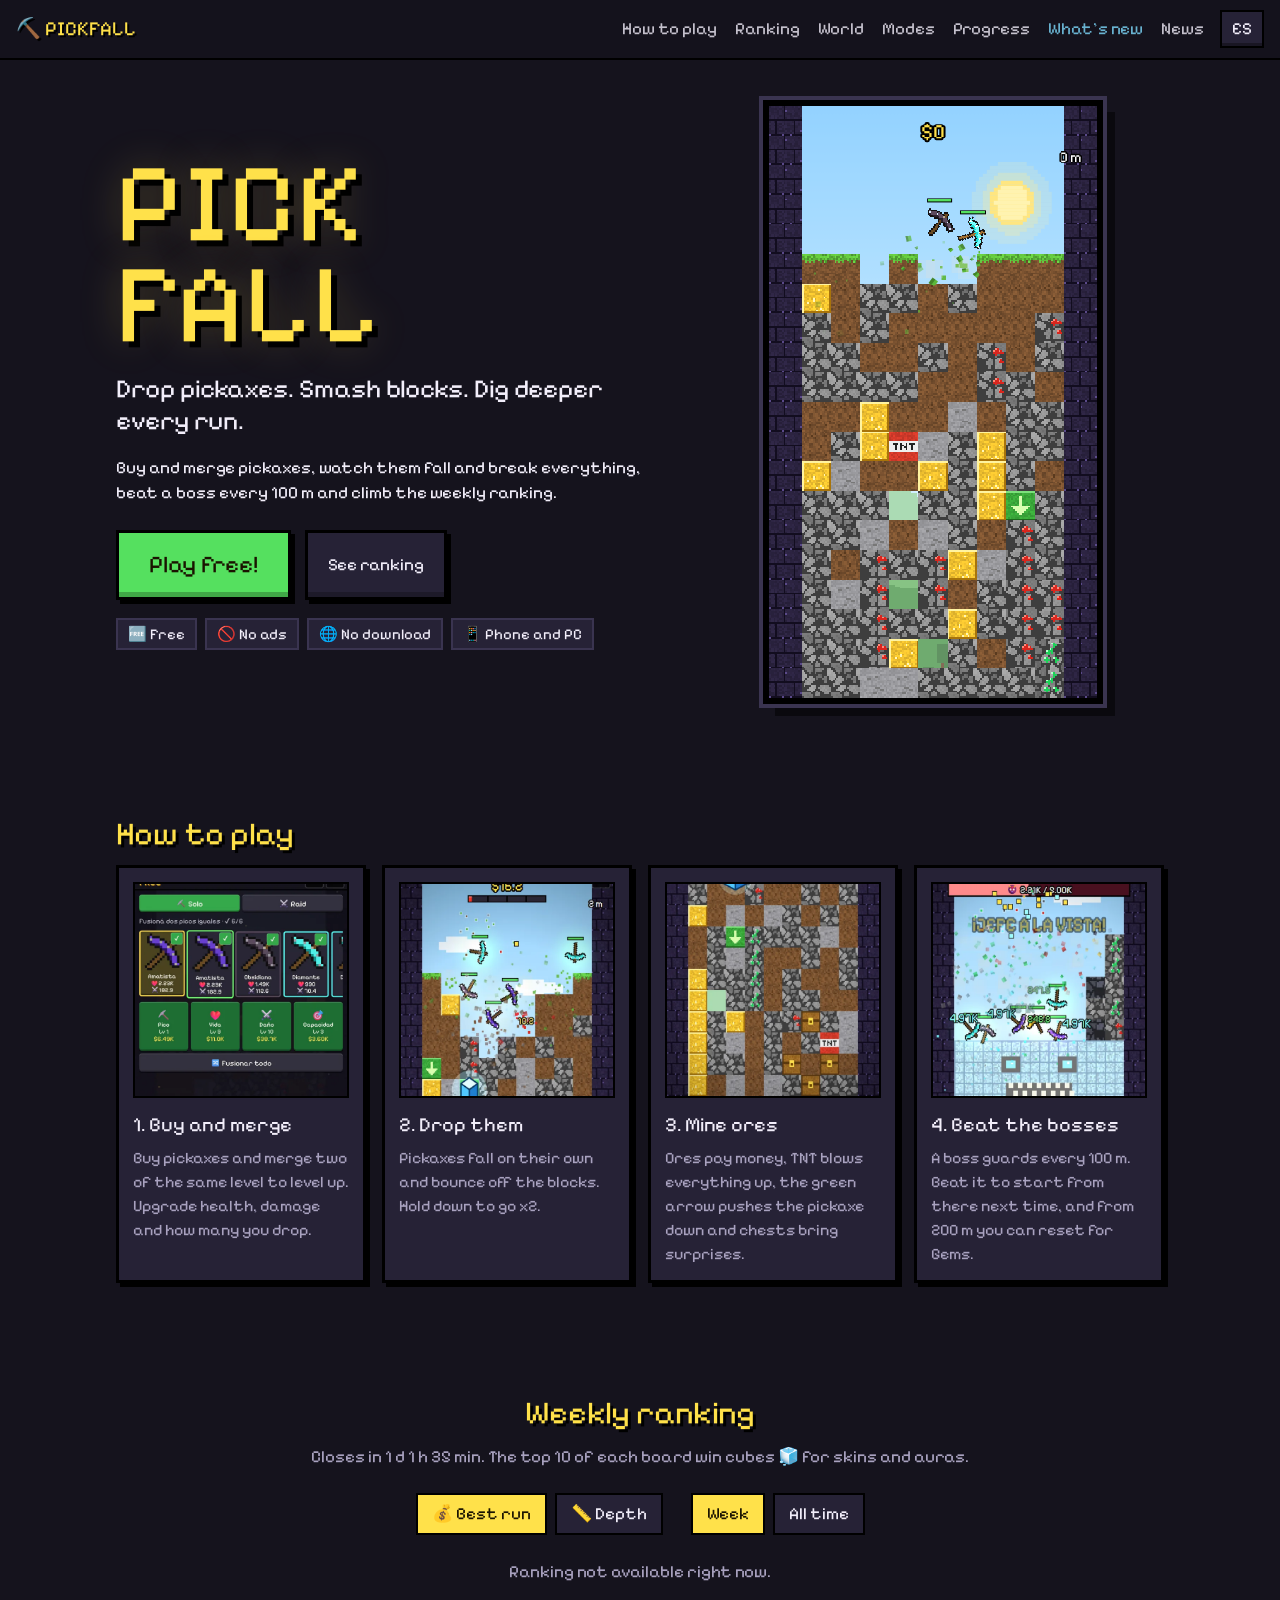
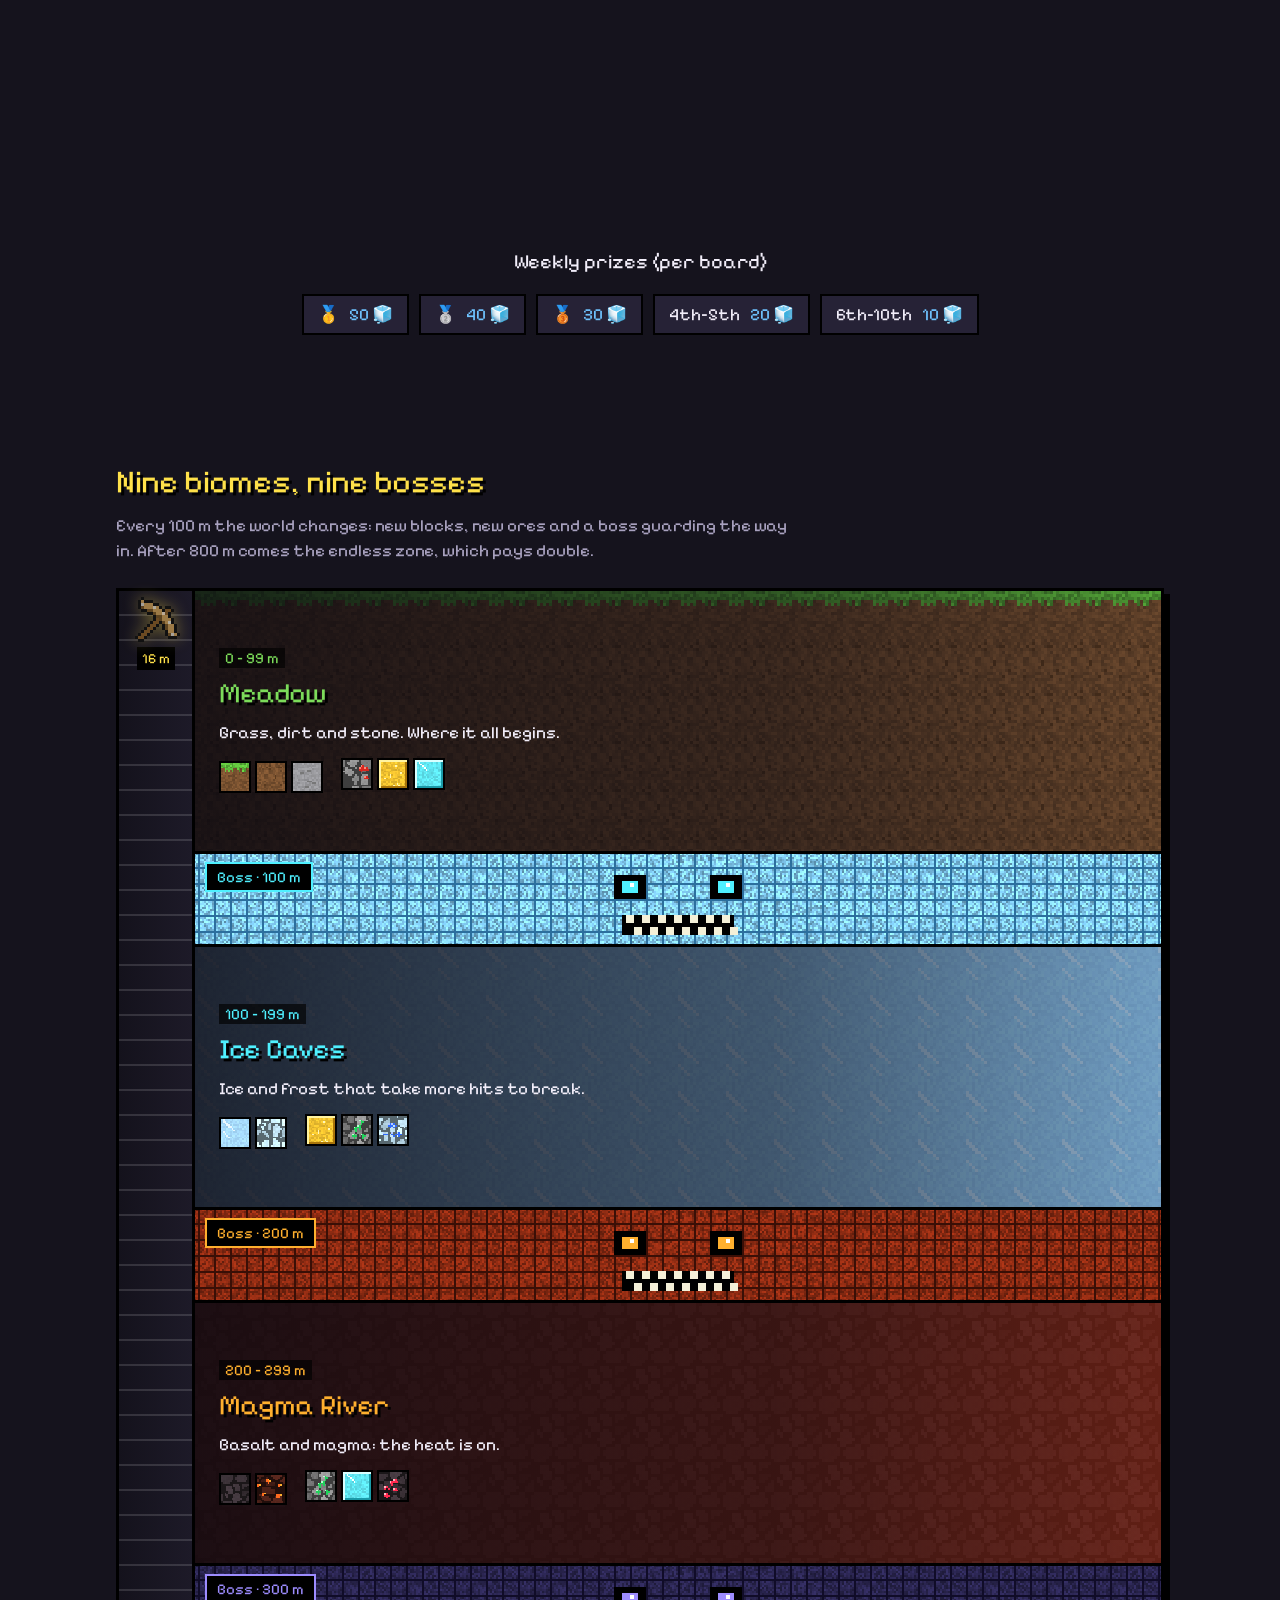
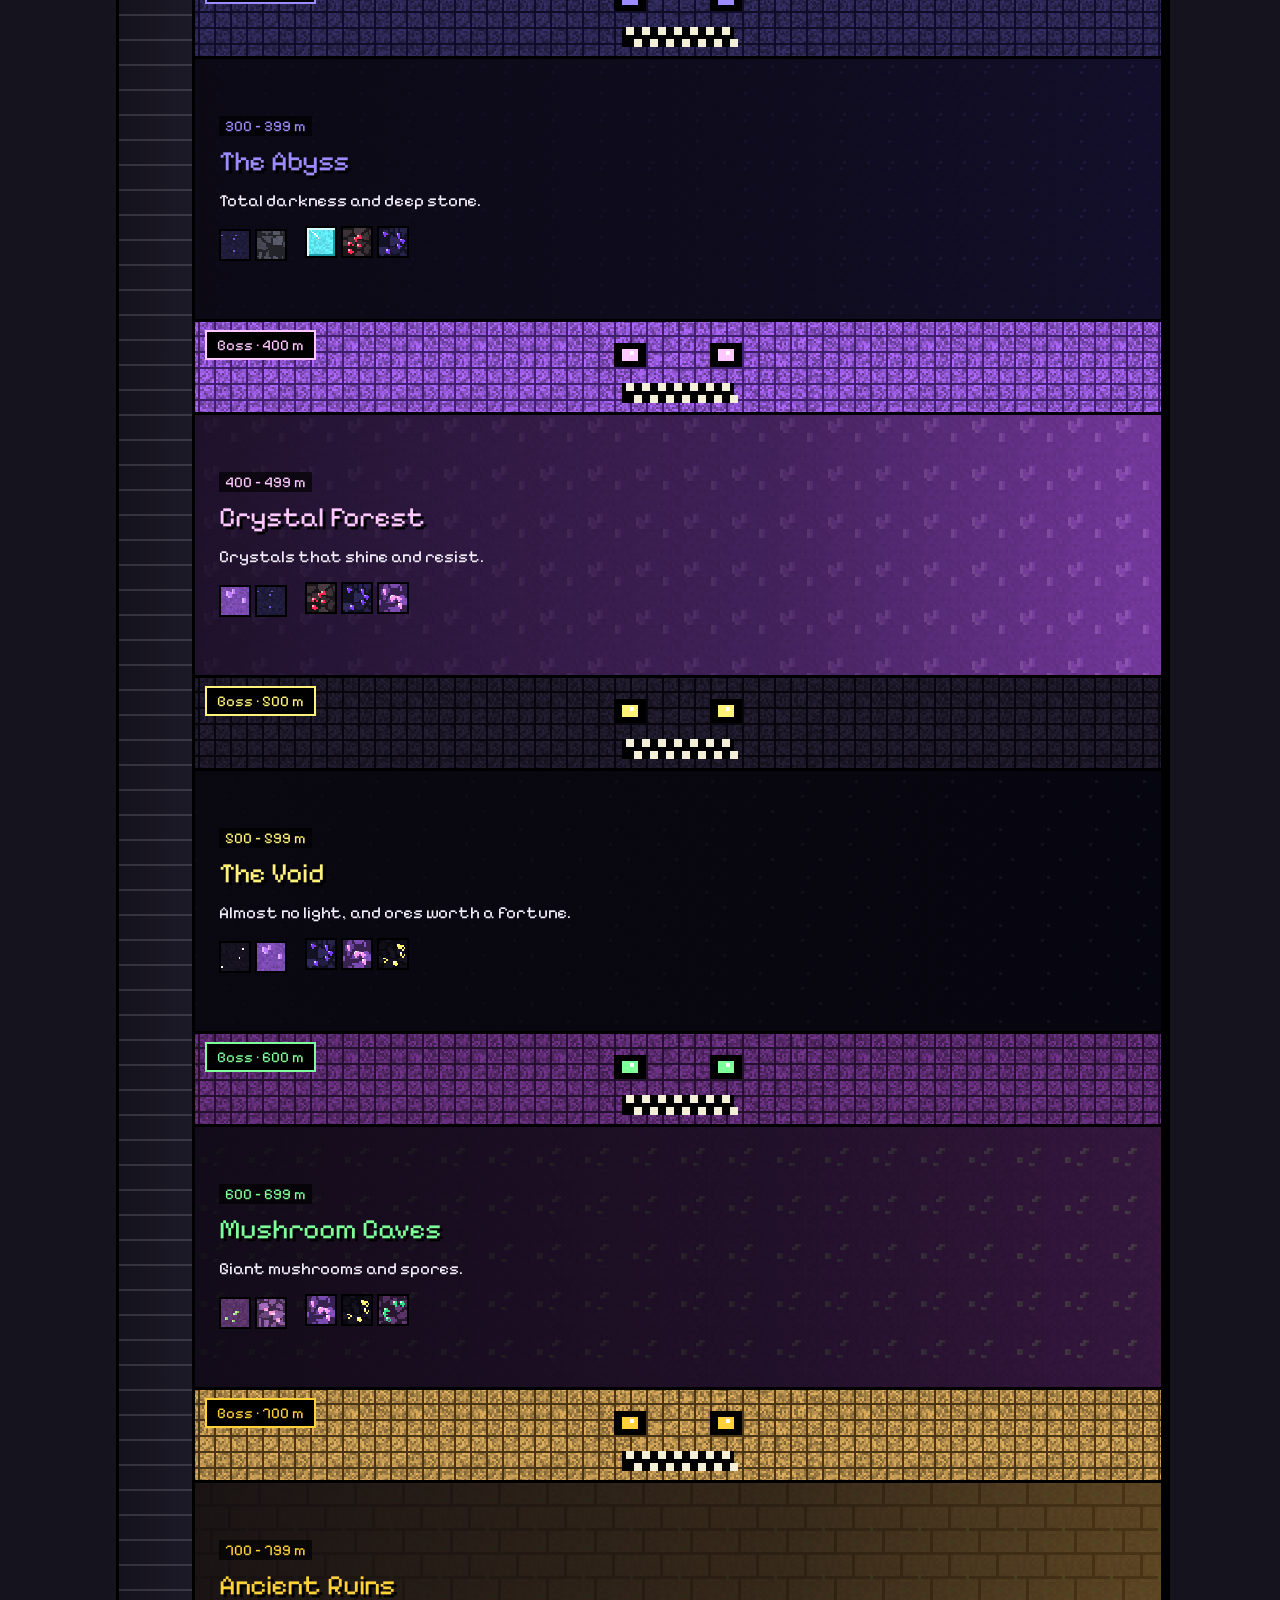
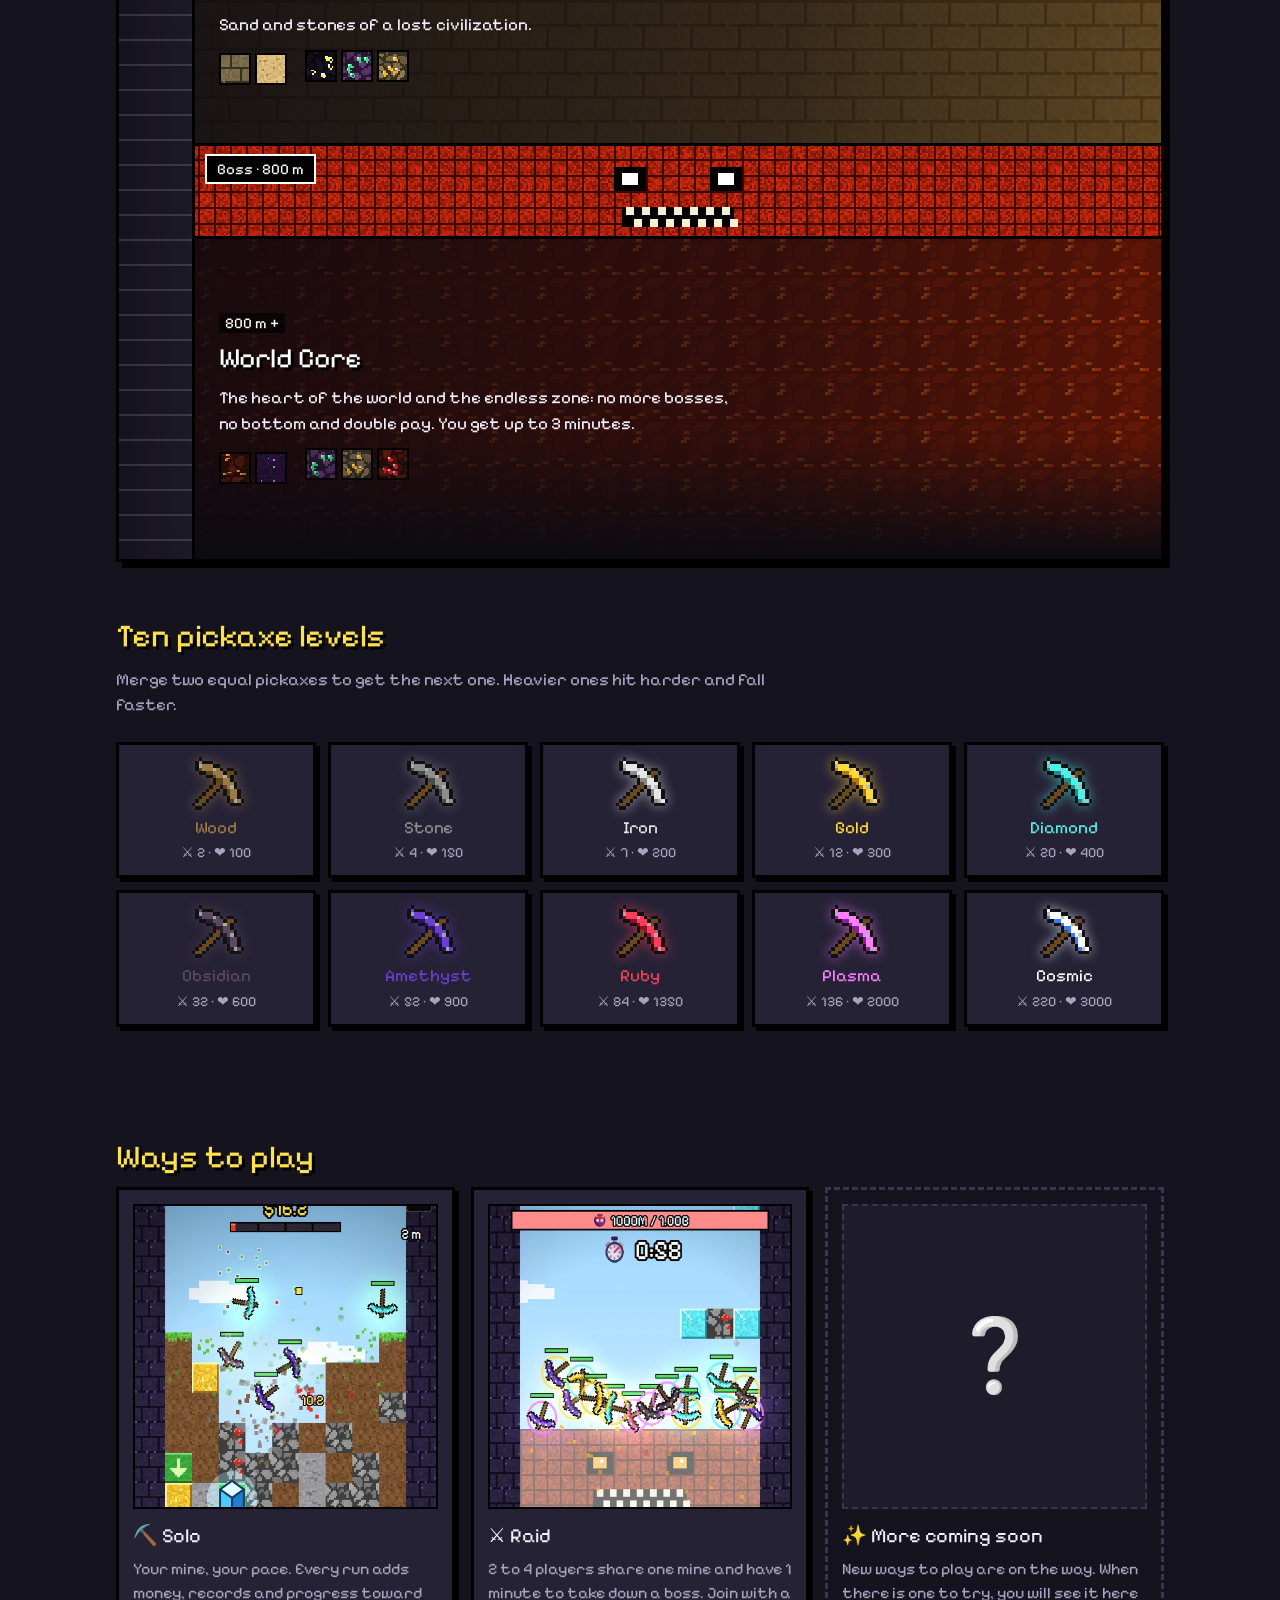
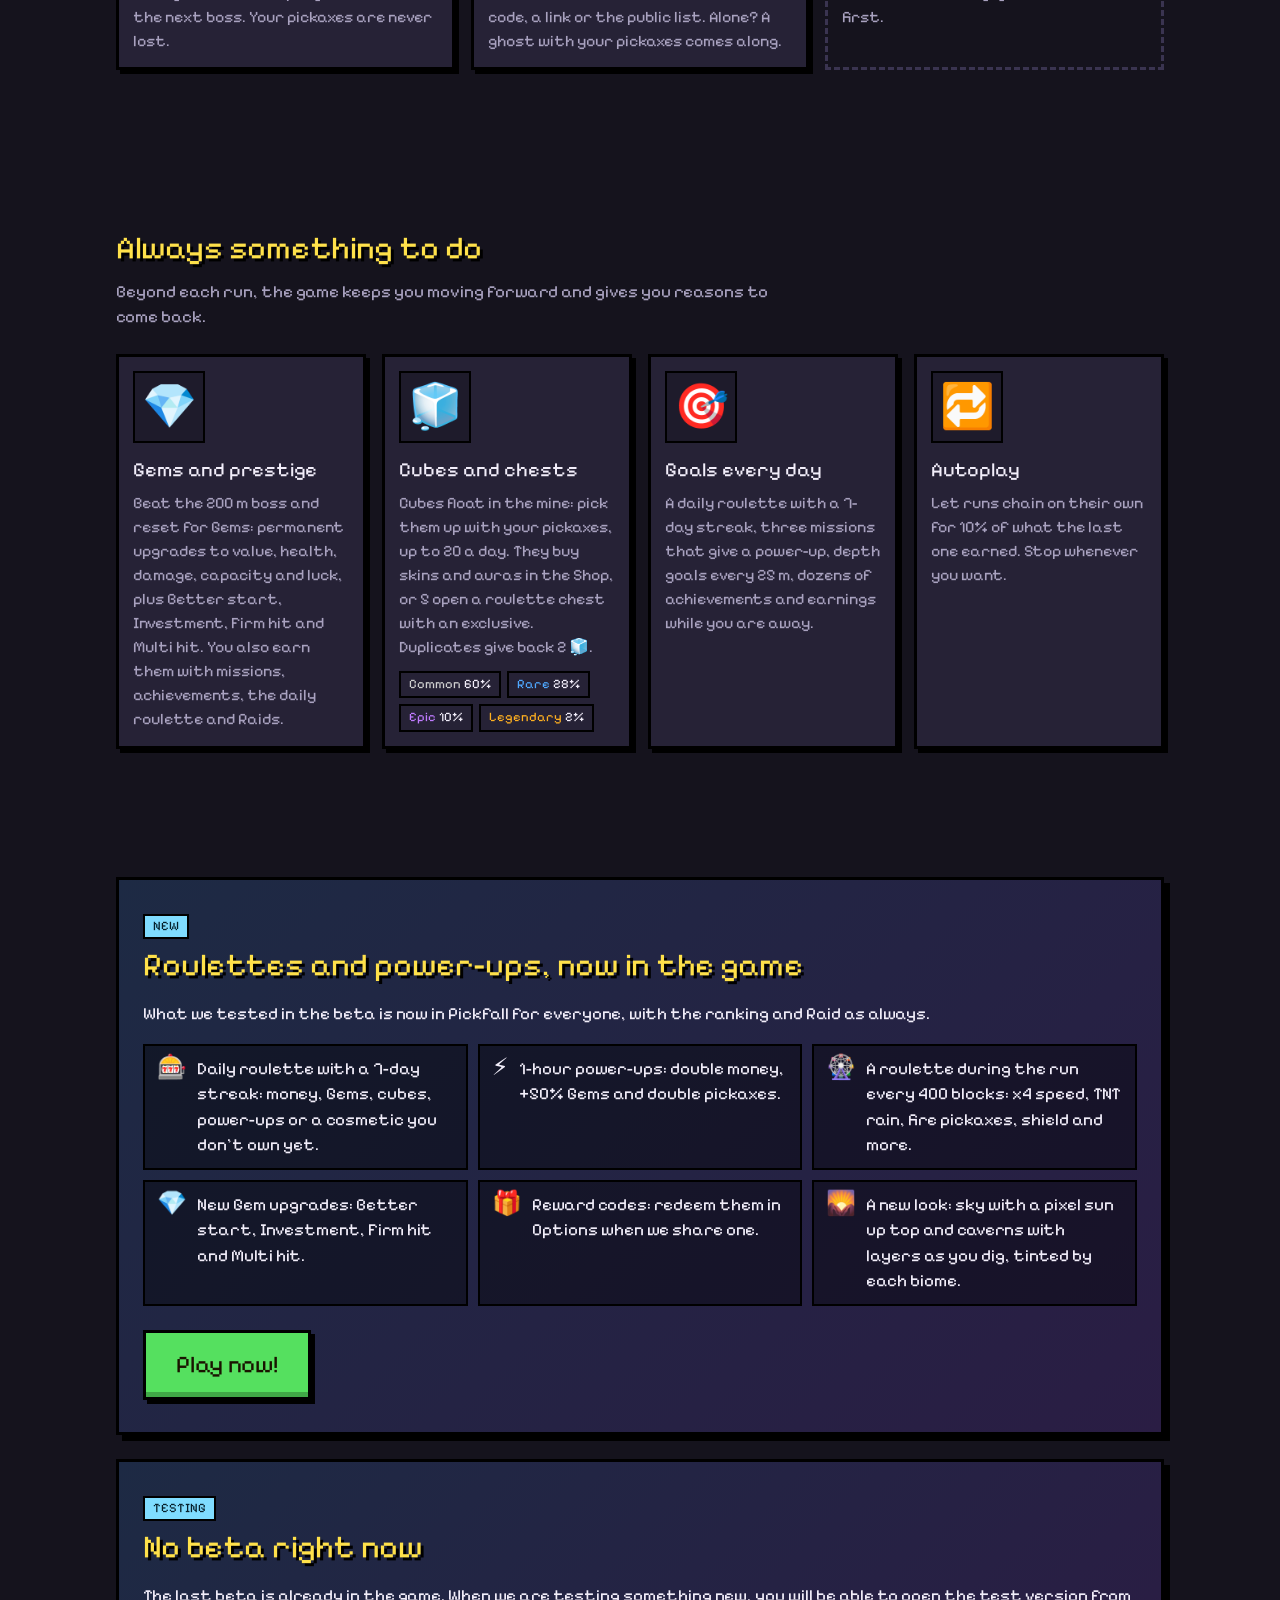
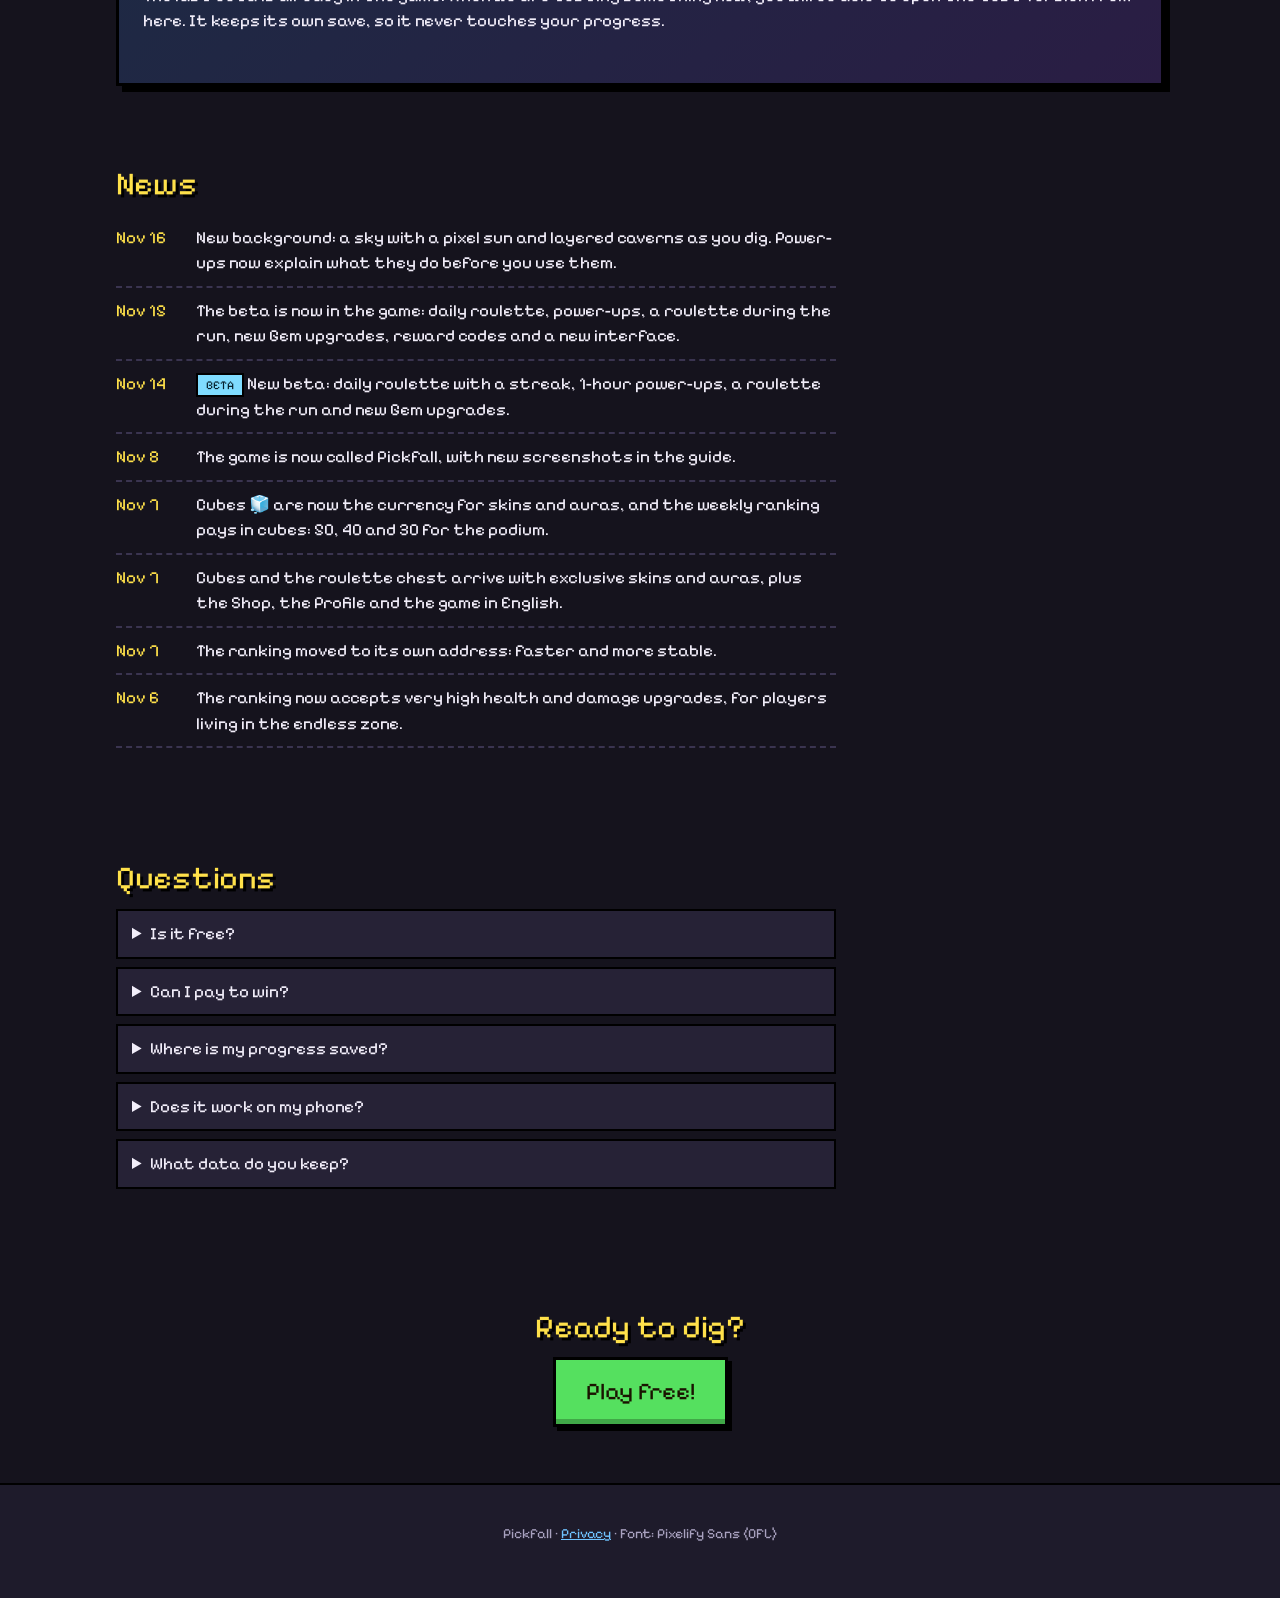
==== commit 4c432993: "Lo nuevo: ruletas, potenciadores y fondo nuevo" ====
--- a/index.html
+++ b/index.html
@@ -5,12 +5,12 @@
 <meta property="og:title" content="Pickfall"><meta property="og:description" content="Soltá picos, rompé bloques y bajá cada vez más hondo. Gratis, sin anuncios.">
 <meta property="og:image" content="./guide/play.webp"><meta property="og:type" content="website">
 <link rel="icon" href="data:image/svg+xml,<svg xmlns='http://www.w3.org/2000/svg' viewBox='0 0 100 100'><text y='.9em' font-size='90'>⛏️</text></svg>">
-  <script type="module" crossorigin src="./assets/index-DaFa9VGw.js"></script>
-  <link rel="stylesheet" crossorigin href="./assets/index-s2lWRVHS.css">
+  <script type="module" crossorigin src="./assets/index-BxlD_qV8.js"></script>
+  <link rel="stylesheet" crossorigin href="./assets/index-CU-SPYhJ.css">
 </head><body>
 <header id="bar">
  <a class="logo" href="#jugar">⛏️ PICKFALL</a>
- <nav><a href="#como" data-en="How to play">Cómo se juega</a><a href="#ranking">Ranking</a><a href="#mundo" data-en="World">Mundo</a><a href="#modos" data-en="Modes">Modos</a><a href="#progreso" data-en="Progress">Progreso</a><a href="#beta" class="navbeta">Beta</a><a href="#novedades" data-en="News">Novedades</a></nav>
+ <nav><a href="#como" data-en="How to play">Cómo se juega</a><a href="#ranking">Ranking</a><a href="#mundo" data-en="World">Mundo</a><a href="#modos" data-en="Modes">Modos</a><a href="#progreso" data-en="Progress">Progreso</a><a href="#nuevo" class="navbeta" data-en="What's new">Lo nuevo</a><a href="#novedades" data-en="News">Novedades</a></nav>
  <button id="lang" class="chip" aria-label="English" data-en-aria="Español">EN</button>
 </header>
 
@@ -70,33 +70,39 @@
  <h2 data-en="Always something to do">Siempre hay algo para hacer</h2>
  <p class="sub" data-en="Beyond each run, the game keeps you moving forward and gives you reasons to come back.">Más allá de cada partida, el juego te hace avanzar y te da motivos para volver.</p>
  <div class="grid modes prog">
-  <article><div class="art">💎</div><h3 data-en="Gems and prestige">Gemas y prestigio</h3><p data-en="Beat the 200 m boss and reset for Gems: permanent upgrades to value, health, damage, capacity and luck. You also earn them with missions, achievements, the daily streak and Raids.">Vencé al jefe de 200 m y reiniciá por Gemas: mejoras permanentes de valor, vida, daño, capacidad y suerte. También se ganan con misiones, logros, la racha diaria y el Raid.</p></article>
+  <article><div class="art">💎</div><h3 data-en="Gems and prestige">Gemas y prestigio</h3><p data-en="Beat the 200 m boss and reset for Gems: permanent upgrades to value, health, damage, capacity and luck, plus Better start, Investment, Firm hit and Multi hit. You also earn them with missions, achievements, the daily roulette and Raids.">Vencé al jefe de 200 m y reiniciá por Gemas: mejoras permanentes de valor, vida, daño, capacidad y suerte, y también Arranque mejor, Inversión, Golpe firme y Golpe múltiple. También se ganan con misiones, logros, la ruleta diaria y el Raid.</p></article>
   <article><div class="art">🧊</div><h3 data-en="Cubes and chests">Cubos y cofres</h3><p data-en="Cubes float in the mine: pick them up with your pickaxes, up to 20 a day. They buy skins and auras in the Shop, or 5 open a roulette chest with an exclusive. Duplicates give back 2 🧊.">En la mina flotan cubos: juntalos con tus picos, hasta 20 por día. Compran skins y auras en la Tienda, o con 5 abrís un cofre ruleta con una exclusiva. Los repetidos devuelven 2 🧊.</p>
    <ul class="odds"><li class="c"><b data-en="Common">Común</b> 60%</li><li class="r"><b data-en="Rare">Rara</b> 28%</li><li class="e"><b data-en="Epic">Épica</b> 10%</li><li class="l"><b data-en="Legendary">Legendaria</b> 2%</li></ul></article>
-  <article><div class="art">🎯</div><h3 data-en="Goals every day">Metas de cada día</h3><p data-en="Three daily missions, a daily streak that never resets you to zero, dozens of achievements and earnings while you are away.">Tres misiones diarias, una racha que nunca te vuelve a cero, decenas de logros y ganancias mientras no jugás.</p></article>
+  <article><div class="art">🎯</div><h3 data-en="Goals every day">Metas de cada día</h3><p data-en="A daily roulette with a 7-day streak, three missions that give a power-up, depth goals every 25 m, dozens of achievements and earnings while you are away.">Una ruleta diaria con racha de 7 días, tres misiones que dan un potenciador, metas de profundidad cada 25 m, decenas de logros y ganancias mientras no jugás.</p></article>
   <article><div class="art">🔁</div><h3 data-en="Autoplay">Autojugar</h3><p data-en="Let runs chain on their own for 10% of what the last one earned. Stop whenever you want.">Dejá que las partidas sigan solas por el 10% de lo que ganó la anterior. Lo frenás cuando quieras.</p></article>
  </div>
 </section>
 
-<section id="beta" class="beta">
- <span class="tag" data-en="TESTING">PRUEBAS</span>
- <h2 data-en="New beta: roulettes and power-ups">Beta nueva: ruletas y potenciadores</h2>
- <p data-en="We are testing what comes next. Try it before anyone else and tell us how it feels.">Estamos probando lo que viene. Probalo antes que nadie y contanos qué te parece.</p>
+<section id="nuevo" class="beta">
+ <span class="tag" data-en="NEW">NUEVO</span>
+ <h2 data-en="Roulettes and power-ups, now in the game">Ruletas y potenciadores, ya en el juego</h2>
+ <p data-en="What we tested in the beta is now in Pickfall for everyone, with the ranking and Raid as always.">Lo que probamos en la beta ya está en Pickfall para todos, con ranking y Raid como siempre.</p>
  <ul class="betalist">
   <li><b>🎰</b><span data-en="Daily roulette with a 7-day streak: money, Gems, cubes, power-ups or a cosmetic you don't own yet.">Ruleta diaria con racha de 7 días: plata, Gemas, cubos, potenciadores o un cosmético que todavía no tengas.</span></li>
   <li><b>⚡</b><span data-en="1-hour power-ups: double money, +50% Gems and double pickaxes.">Potenciadores de 1 hora: plata x2, +50% de Gemas y picos dobles.</span></li>
   <li><b>🎡</b><span data-en="A roulette during the run every 400 blocks: x4 speed, TNT rain, fire pickaxes, shield and more.">Ruleta en la partida cada 400 bloques: x4, lluvia de TNT, picos de fuego, escudo y más.</span></li>
   <li><b>💎</b><span data-en="New Gem upgrades: Better start, Investment, Firm hit and Multi hit.">Mejoras nuevas con Gemas: Arranque mejor, Inversión, Golpe firme y Golpe múltiple.</span></li>
+  <li><b>🎁</b><span data-en="Reward codes: redeem them in Options when we share one.">Códigos de premios: canjealos en Opciones cuando compartamos uno.</span></li>
+  <li><b>🌄</b><span data-en="A new look: sky with a pixel sun up top and caverns with layers as you dig, tinted by each biome.">Interfaz y fondo nuevos: cielo con sol pixelado arriba y cavernas con capas al bajar, con el color de cada bioma.</span></li>
  </ul>
- <a class="btn big" href="https://4404c.github.io/beta/" data-en="🧪 Play the beta">🧪 Probar la beta</a>
- <p class="small" data-en="The beta keeps its own save: it starts with a copy of your progress and never touches the main game. Beta runs don't count for the ranking and Raid is off.">La beta guarda aparte: arranca con una copia de tu progreso y nunca toca el juego principal. Sus partidas no entran al ranking y no tiene Raid.</p>
+ <a class="btn big" href="https://4404c.github.io/" data-en="Play now!">¡Jugar ahora!</a>
+</section>
+<section id="beta" class="beta">
+ <span class="tag" data-en="TESTING">PRUEBAS</span>
+ <h2 data-en="No beta right now">Por ahora no hay ninguna beta</h2>
+ <p data-en="The last beta is already in the game. When we are testing something new, you will be able to open the test version from here. It keeps its own save, so it never touches your progress.">La última beta ya está en el juego. Cuando estemos probando algo nuevo, desde acá vas a poder entrar a la versión de prueba. Guarda aparte, así que nunca toca tu progreso.</p>
 </section>
 <aside id="betapop" class="betapop" hidden role="dialog" aria-labelledby="betapopT">
  <button id="betapopX" class="x" aria-label="Cerrar" data-en-aria="Close">✕</button>
- <span class="tag">BETA</span>
- <b id="betapopT" data-en="New beta to try!">¡Beta nueva para probar!</b>
- <p data-en="Daily roulette, power-ups and a roulette during the run.">Ruleta diaria, potenciadores y ruleta en la partida.</p>
- <a id="betapopGo" class="btn" href="#beta" data-en="See the beta">Ver la beta</a>
+ <span class="tag" data-en="NEW">NUEVO</span>
+ <b id="betapopT" data-en="New in Pickfall!">¡Llegó lo nuevo a Pickfall!</b>
+ <p data-en="Daily roulette, power-ups and a roulette during the run, now for everyone.">Ruleta diaria, potenciadores y ruleta en la partida, ya para todos.</p>
+ <a id="betapopGo" class="btn" href="#nuevo" data-en="See what's new">Ver lo nuevo</a>
 </aside>
 
 <section id="novedades">
--- a/assets/index-CU-SPYhJ.css
+++ b/assets/index-CU-SPYhJ.css
@@ -0,0 +1 @@
+@font-face{font-family:Pixelify Sans;font-style:normal;font-display:swap;font-weight:400;src:url(./pixelify-sans-latin-400-normal-DLrIX9QE.woff2)format("woff2"),url(./pixelify-sans-latin-400-normal-JapMNN6Z.woff)format("woff")}:root{--bg:#15131d;--bg2:#1e1b2b;--card:#262236;--line:#3a3450;--text:#f2eefa;--muted:#a9a2c0;--gold:#ffe14a;--green:#55e05f;--sky:#6fc3ff;--red:#ff3a3a;--font:"Pixelify Sans",system-ui,sans-serif}*{box-sizing:border-box}html{scroll-behavior:smooth;scroll-padding-top:64px}@media (prefers-reduced-motion:reduce){html{scroll-behavior:auto}}body{background:var(--bg);color:var(--text);font:400 17px/1.5 var(--font);-webkit-font-smoothing:antialiased;margin:0;overflow-x:hidden}b,strong,h1,h2,h3,summary,th{font-weight:400}a{color:var(--sky)}img.px{image-rendering:pixelated;image-rendering:crisp-edges}.muted{color:var(--muted)}.small{font-size:14px}#bar{z-index:5;-webkit-backdrop-filter:blur(6px);backdrop-filter:blur(6px);background:#15131deb;border-bottom:2px solid #000;align-items:center;gap:16px;padding:10px 16px;display:flex;position:sticky;top:0}.logo{color:var(--gold);white-space:nowrap;text-shadow:2px 2px #000;font-size:20px;text-decoration:none}nav{gap:18px;margin-left:auto;display:flex}nav a{color:var(--text);opacity:.8;text-decoration:none}nav a:hover{opacity:1;color:var(--gold)}.chip{font:inherit;color:var(--text);background:var(--card);cursor:pointer;border:2px solid #000;padding:4px 10px;box-shadow:inset 0 -3px #00000059}@media (width<=760px){nav{display:none}#lang{margin-left:auto}}.btn{font:inherit;color:#1a1300;background:var(--gold);border:3px solid #000;justify-content:center;align-items:center;padding:10px 20px;text-decoration:none;transition:transform 80ms;display:inline-flex;box-shadow:inset 0 -5px #00000040,4px 4px #000}.btn:hover{transform:translate(-1px,-1px)}.btn:active{transform:translate(2px,2px);box-shadow:inset 0 -3px #00000040,2px 2px #000}.btn.big{background:var(--green);padding:14px 30px;font-size:24px}.btn.ghost{background:var(--card);color:var(--text)}main>section{max-width:1080px;margin:0 auto;padding:56px 16px}h2{color:var(--gold);text-shadow:3px 3px #000;margin:0 0 12px;font-size:32px;line-height:1.15}h3{margin:0 0 6px;font-size:20px}.sub{color:var(--muted);max-width:680px;margin:0 0 24px}.hero{grid-template-columns:1.2fr 1fr;align-items:center;gap:32px;display:grid;padding-top:40px!important}.hero h1{color:var(--gold);text-shadow:6px 6px #000,0 0 40px #ffe14a40;letter-spacing:2px;margin:0 0 18px;font-size:clamp(64px,12vw,112px);line-height:.9}.lead{margin:0 0 12px;font-size:26px;line-height:1.25}.cta{flex-wrap:wrap;gap:14px;margin:24px 0 18px;display:flex}.badges{flex-wrap:wrap;gap:8px;margin:0;padding:0;list-style:none;display:flex}.badges li{background:var(--card);border:2px solid var(--line);padding:3px 10px;font-size:15px}.phone{aspect-ratio:9/16;outline:4px solid var(--line);background:#000;border:6px solid #000;justify-self:center;width:min(340px,100%);box-shadow:12px 12px #00000080}.phone canvas{width:100%;height:100%;image-rendering:pixelated;display:block}@media (width<=760px){.hero{text-align:center;grid-template-columns:1fr}.cta,.badges{justify-content:center}.phone{width:min(260px,80%)}}.steps{grid-template-columns:repeat(4,1fr);gap:16px;margin:0;padding:0;list-style:none;display:grid}.steps li,.modes article,.biome{background:var(--card);border:3px solid #000;padding:14px;box-shadow:4px 4px #000}.steps img,.modes img{border:2px solid #000;width:100%;height:auto;margin-bottom:12px;display:block}.steps p,.modes p{color:var(--muted);margin:0;font-size:16px}@media (width<=900px){.steps{grid-template-columns:repeat(2,1fr)}}@media (width<=480px){.steps{grid-template-columns:1fr}}#ranking{text-align:center}#ranking .sub{margin-inline:auto}.tabs{flex-wrap:wrap;justify-content:center;gap:8px;margin-bottom:24px;display:flex}.tabs button{font:inherit;color:var(--text);background:var(--card);cursor:pointer;border:2px solid #000;padding:6px 14px}.tabs button.on{background:var(--gold);color:#1a1300}.tabs .sep{width:12px}#board{min-height:260px}.podium{grid-template-columns:1fr 1.15fr 1fr;align-items:end;gap:8px;max-width:560px;margin:28px auto 18px;display:grid}.pod{text-align:center;border:3px solid #000;border-radius:8px 8px 4px 4px;flex-direction:column;align-items:center;gap:2px;min-width:0;padding:8px 4px 10px;display:flex;position:relative;overflow:hidden;box-shadow:inset 0 -5px #0004,0 4px 10px #0008}.pod:after{content:"";pointer-events:none;background:linear-gradient(100deg,#0000,#fff5,#0000);width:40%;height:100%;animation:3.2s ease-in-out infinite shine;position:absolute;top:0;left:-60%}.pod.p2:after{animation-delay:.5s}.pod.p3:after{animation-delay:1.1s}.pod i{z-index:1;font-size:30px;font-style:normal;line-height:1;position:relative}.pod em{font-size:22px;font-style:normal;position:absolute;top:-2px}.pod .nk{text-overflow:ellipsis;white-space:nowrap;color:#fff;text-shadow:2px 2px #0008;max-width:100%;font-size:15px;overflow:hidden}.pod .vl{color:#fff;text-shadow:2px 2px #0008;font-size:15px}.pod.p1{background:linear-gradient(#ffe46a,#d79a12);min-height:156px;padding-top:34px;animation:2.4s ease-in-out infinite podglow}.pod.p2{background:linear-gradient(#eef2f6,#8e9aa8);min-height:118px}.pod.p3{background:linear-gradient(#f0a86a,#9a5424);min-height:100px}.pav{filter:drop-shadow(2px 2px #0008);width:44px;height:44px}.pava{width:96px;max-width:none;height:60px;margin:-8px 0}@keyframes shine{0%,60%{left:-60%}to{left:130%}}@keyframes podglow{0%,to{box-shadow:inset 0 -5px #0004,0 0 8px #ffd83a66}50%{box-shadow:inset 0 -5px #0004,0 0 18px #ffd83acc}}@keyframes swing{0%,to{transform:rotate(-10deg)}50%{transform:rotate(10deg)}}img.sway{transform-origin:30% 70%;animation:2.4s ease-in-out infinite swing}@media (prefers-reduced-motion:reduce){img.sway,.pod.p1,.pod:after{animation:none}}.rows{text-align:left;max-width:560px;margin:0 auto;padding:0;list-style:none}.rows li{background:var(--bg2);border:2px solid #000;align-items:center;gap:12px;margin-bottom:6px;padding:6px 12px;display:flex;overflow:hidden}.rows .rk{min-width:34px;color:var(--muted)}.lav{flex:none;width:24px;height:24px}.lava{flex:none;width:50px;height:30px;margin:-3px -13px}.rows .nk{text-overflow:ellipsis;white-space:nowrap;flex:1;min-width:0;overflow:hidden}.rows .vl{color:var(--gold)}.prizes{margin-top:28px}.prizes ul{flex-wrap:wrap;justify-content:center;gap:10px;padding:0;list-style:none;display:flex}.prizes li{background:var(--card);border:2px solid #000;gap:10px;padding:6px 14px;display:flex}.prizes b{color:var(--sky)}.grid{grid-template-columns:repeat(auto-fill,minmax(230px,1fr));gap:16px;margin-bottom:48px;display:grid}.strata{background:#0c0b12;border:3px solid #000;margin-bottom:56px;padding-left:76px;position:relative;box-shadow:6px 6px #000}.shaft{background:repeating-linear-gradient(#0000 0 23px,#fff2 23px 25px),linear-gradient(90deg,#14121c,#1d1a28);border-right:3px solid #000;width:76px;position:absolute;top:0;bottom:0;left:0}.digger{flex-direction:column;align-items:center;gap:2px;padding:6px 0;display:flex;position:sticky;top:45vh}.digger img{transform-origin:30% 70%;filter:drop-shadow(0 0 8px #ffe14a66);width:48px;height:48px;animation:.5s ease-in-out infinite alternate dig}.digger b{color:var(--gold);white-space:nowrap;background:#000;padding:1px 5px;font-size:14px}@keyframes dig{0%{transform:rotate(-25deg)}to{transform:rotate(15deg)translateY(4px)}}.layer{min-height:260px;image-rendering:pixelated;background-size:48px 48px;align-items:center;padding:28px 24px;display:flex;position:relative}.layer.top{background-repeat:repeat-x,repeat}.layer:before{content:"";background:linear-gradient(90deg,#0a0810db 0,#0a081099 60%,#0a081040),var(--tint);position:absolute;inset:0}.lin{image-rendering:auto;max-width:520px;position:relative}.lin h3{color:var(--c);text-shadow:3px 3px #000;margin:2px 0 6px;font-size:28px}.lin p{color:var(--text);margin:0 0 12px}.depth{color:var(--c);white-space:nowrap;background:#000a;padding:1px 6px;font-size:15px}.blocks{flex-wrap:wrap;align-items:center;gap:4px;display:flex}.blocks img{border:2px solid #000;width:32px;height:32px}.blocks i{width:10px}.ore img{animation:2s ease-in-out infinite orepulse}.ore:nth-child(odd) img{animation-delay:-1s}@keyframes orepulse{0%,to{filter:brightness()}50%{filter:brightness(1.35)drop-shadow(0 0 6px #fff8)}}.bossband{height:96px;image-rendering:pixelated;background-position:50%;background-repeat:no-repeat,repeat-x;background-size:288px 96px,64px 96px;border-block:3px solid #000;position:relative}.bossband span{z-index:1;color:var(--c);border:2px solid var(--c);white-space:nowrap;background:#000;padding:2px 10px;font-size:15px;position:absolute;top:8px;left:10px}.layer.endless{background-size:48px 48px;min-height:320px}.layer.endless:after{content:"";background:linear-gradient(#0000,#0c0b12);height:120px;position:absolute;inset:auto 0 0}@media (width<=760px){.strata{padding-left:56px}.shaft{width:56px}.digger img{width:36px;height:36px}.layer{min-height:220px;padding:24px 14px}.lin h3{font-size:24px}.bossband{background-size:216px 72px,48px 72px;height:72px}}@media (prefers-reduced-motion:reduce){.digger img,.ore img{animation:none}}.tiers{grid-template-columns:repeat(5,1fr);gap:12px;display:grid}.tier{background:var(--card);text-align:center;border:3px solid #000;flex-direction:column;align-items:center;gap:2px;padding:12px 8px;display:flex;box-shadow:4px 4px #000}.tier img{width:56px;height:56px;filter:drop-shadow(0 0 6px color-mix(in srgb,var(--c) 55%,transparent))}.tier img.sway{animation:2.4s ease-in-out infinite swing,1.8s ease-in-out infinite tglow}.tier:nth-child(2n) img{animation-delay:-.6s,-.4s}.tier:nth-child(3n) img{animation-delay:-1.3s,-1s}.tier:nth-child(5n) img{animation-delay:-1.9s,-.7s}@keyframes tglow{0%,to{filter:drop-shadow(0 0 3px color-mix(in srgb,var(--c) 45%,transparent))}50%{filter:drop-shadow(0 0 12px color-mix(in srgb,var(--c) 85%,transparent))}}@media (prefers-reduced-motion:reduce){.tier img.sway{animation:none}}.tier b{color:var(--c)}.tier span{color:var(--muted);font-size:14px}@media (width<=760px){.tiers{grid-template-columns:repeat(2,1fr)}}.modes article.soon{border:3px dashed var(--line);box-shadow:none;background:0 0;flex-direction:column;display:flex}.soonart{aspect-ratio:1;border:2px dashed var(--line);background:var(--bg2);justify-content:center;align-items:center;margin-bottom:12px;font-size:72px;animation:2.6s ease-in-out infinite float;display:flex}@keyframes float{0%,to{transform:translateY(0)}50%{transform:translateY(-6px)}}@media (prefers-reduced-motion:reduce){.soonart{animation:none}}.prog{grid-template-columns:repeat(4,1fr)}@media (width<=980px){.prog{grid-template-columns:repeat(2,1fr)}}@media (width<=560px){.prog{grid-template-columns:1fr}}.prog .odds{gap:6px;margin:12px 0 0}.prog .odds li{padding:2px 8px;font-size:13px}.prog .art{background:var(--bg2);border:2px solid #000;justify-content:center;align-items:center;width:72px;height:72px;margin-bottom:12px;font-size:44px;line-height:1;display:flex}#modos .modes{grid-template-columns:repeat(auto-fill,minmax(260px,1fr))}.beta{background:linear-gradient(135deg,#1d2a44,#2a1d44);border:3px solid #000;box-shadow:6px 6px #000;max-width:1048px!important;margin:24px auto!important;padding:32px 24px!important}@media (width<=1080px){.beta{margin:24px 16px!important}}.tag{color:#06202c;background:#7fdcff;border:2px solid #000;margin-bottom:8px;padding:1px 8px;font-size:13px;display:inline-block}.betalist{grid-template-columns:repeat(auto-fit,minmax(300px,1fr));gap:10px;margin:16px 0 24px;padding:0;list-style:none;display:grid}.betalist li{background:#0006;border:2px solid #000;align-items:flex-start;gap:10px;padding:10px 12px;display:flex}.betalist b{font-size:24px;line-height:1}.beta .small{color:var(--muted);max-width:640px;margin:16px 0 0;font-size:14px}.navbeta{color:#7fdcff!important}.betapop{z-index:50;background:linear-gradient(135deg,#1d2a44,#2a1d44);border:3px solid #000;width:min(320px,100vw - 32px);padding:14px 16px 16px;animation:.35s ease-out popin;position:fixed;bottom:16px;right:16px;box-shadow:6px 6px #000}.betapop[hidden]{display:none}.betapop b{margin:4px 0;font-size:20px;display:block}.betapop p{color:var(--muted);margin:0 0 12px;font-size:14px}.betapop .x{color:var(--text);font:inherit;cursor:pointer;background:0 0;border:0;padding:4px;font-size:18px;position:absolute;top:6px;right:8px}@keyframes popin{0%{opacity:0;transform:translateY(24px)}to{opacity:1;transform:none}}@media (prefers-reduced-motion:reduce){.betapop{animation:none}}.odds{flex-wrap:wrap;gap:8px;margin:16px 0;padding:0;list-style:none;display:flex}.odds li{background:var(--card);border:2px solid #000;padding:4px 12px}.odds .c b{color:#cfcfcf}.odds .r b{color:#4fa8ff}.odds .e b{color:#c07bff}.odds .l b{color:#ffb020}.news{max-width:720px;margin:0;padding:0;list-style:none}.news li{border-bottom:2px dashed var(--line);gap:16px;padding:10px 0;display:flex}.news time{color:var(--gold);min-width:64px}.news p{margin:0}.news .tag{margin:0;font-size:12px}#faq details{background:var(--card);border:2px solid #000;max-width:720px;margin-bottom:8px;padding:10px 14px}#faq summary{cursor:pointer}#faq p{color:var(--muted);margin:8px 0 0}.final{text-align:center}footer{text-align:center;color:var(--muted);background:var(--bg2);border-top:2px solid #000;padding:24px 16px 40px;font-size:14px}
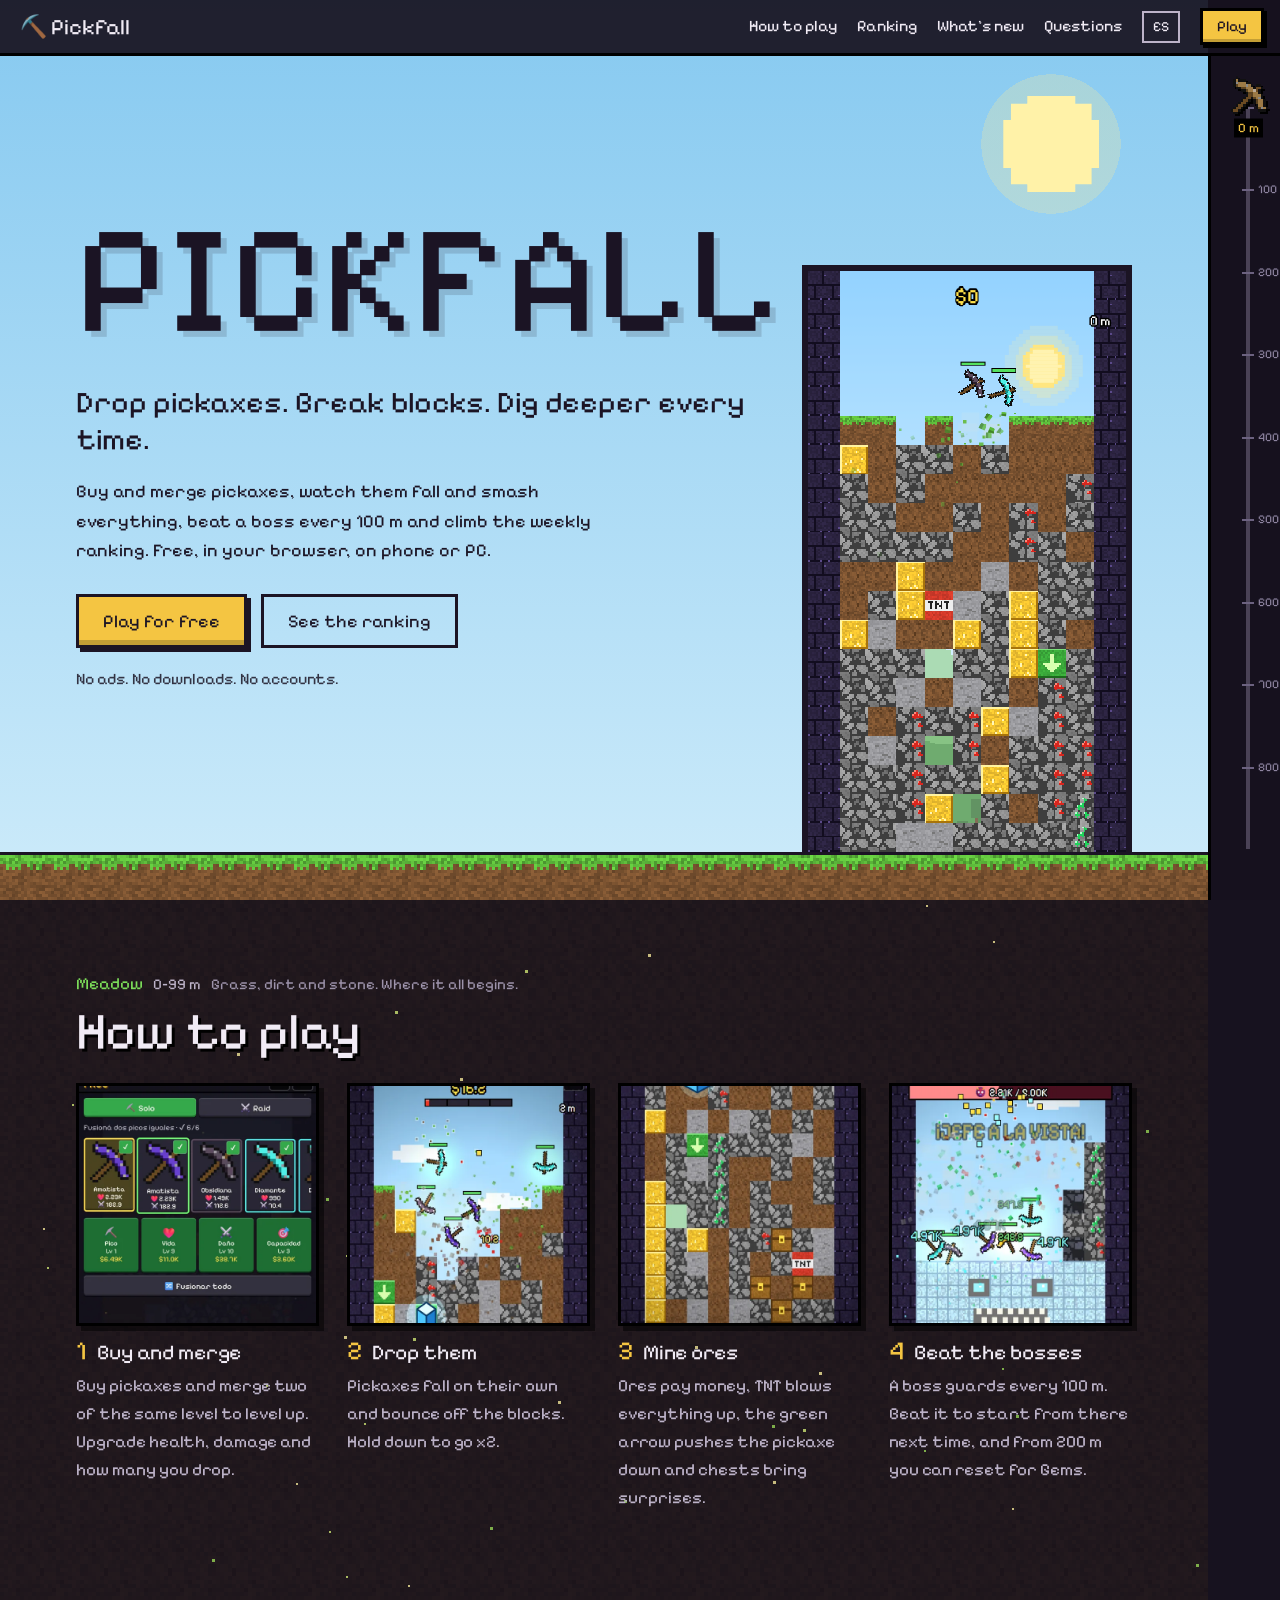
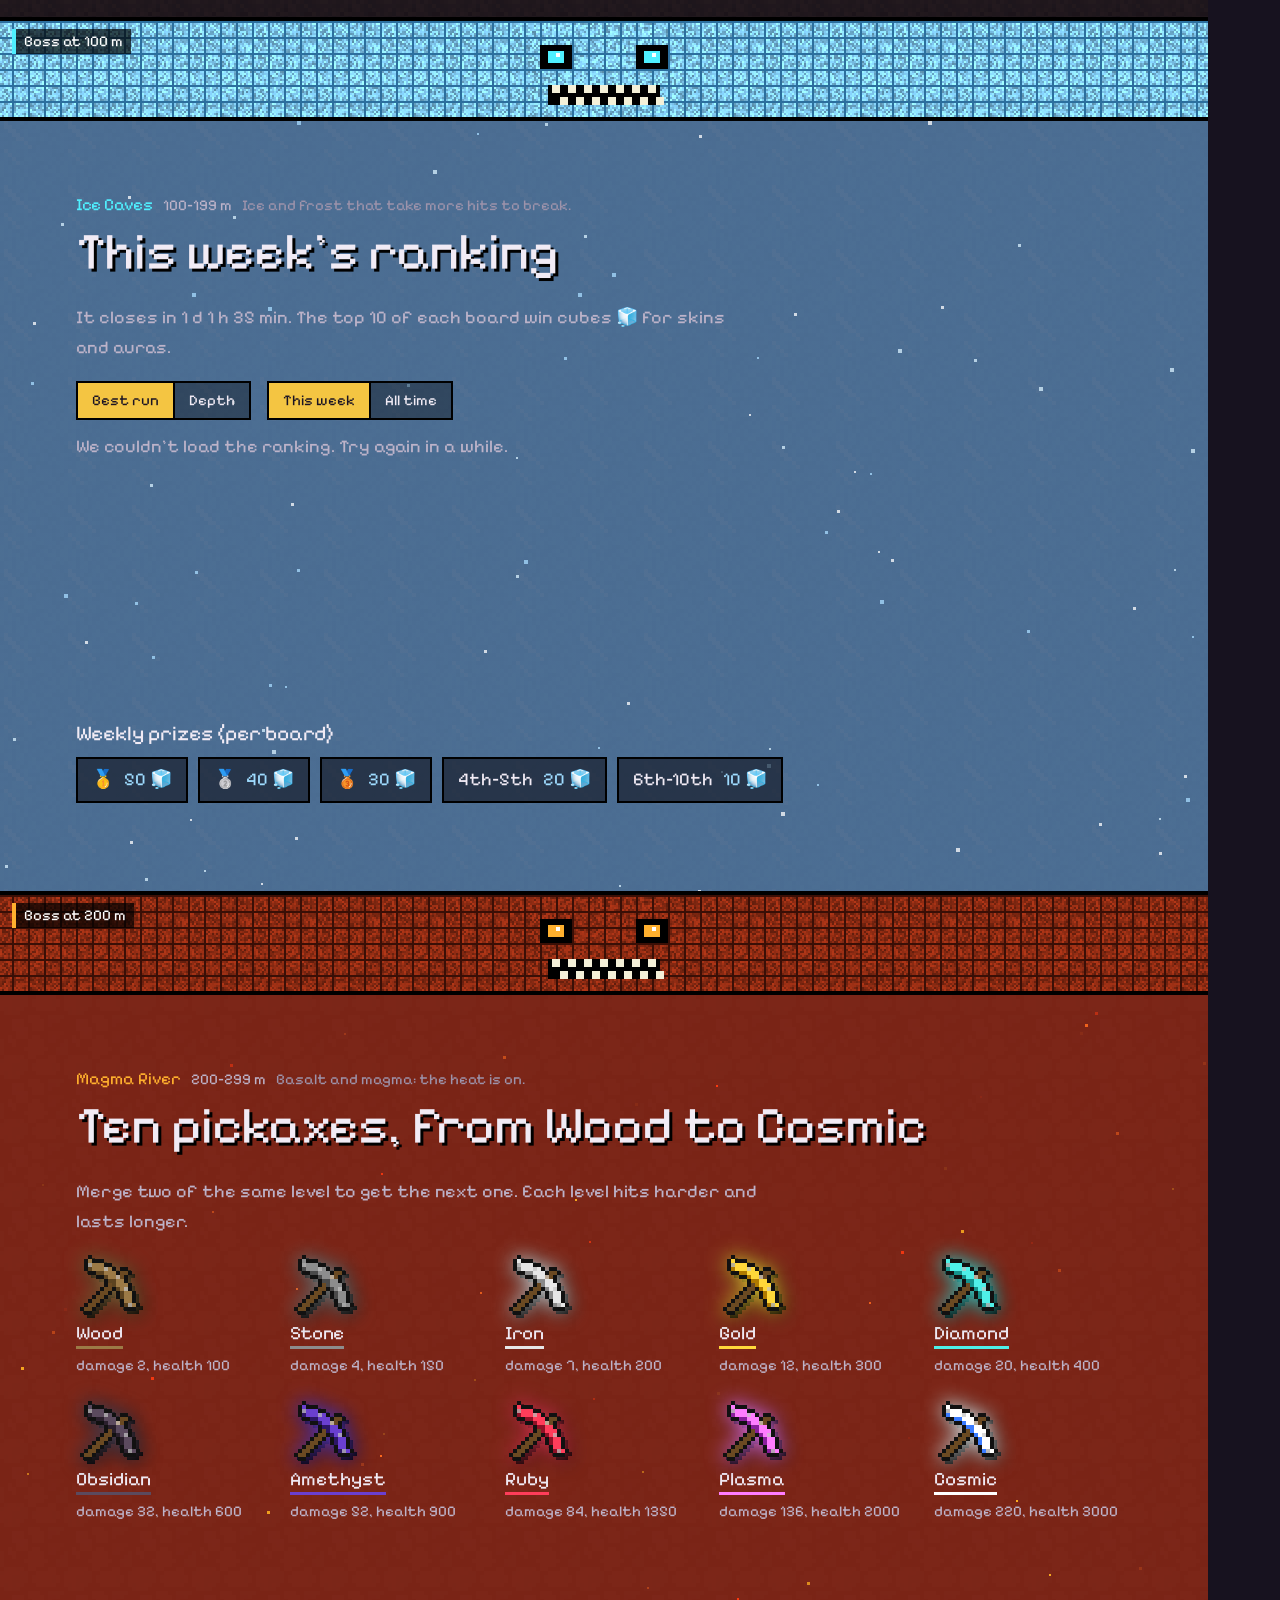
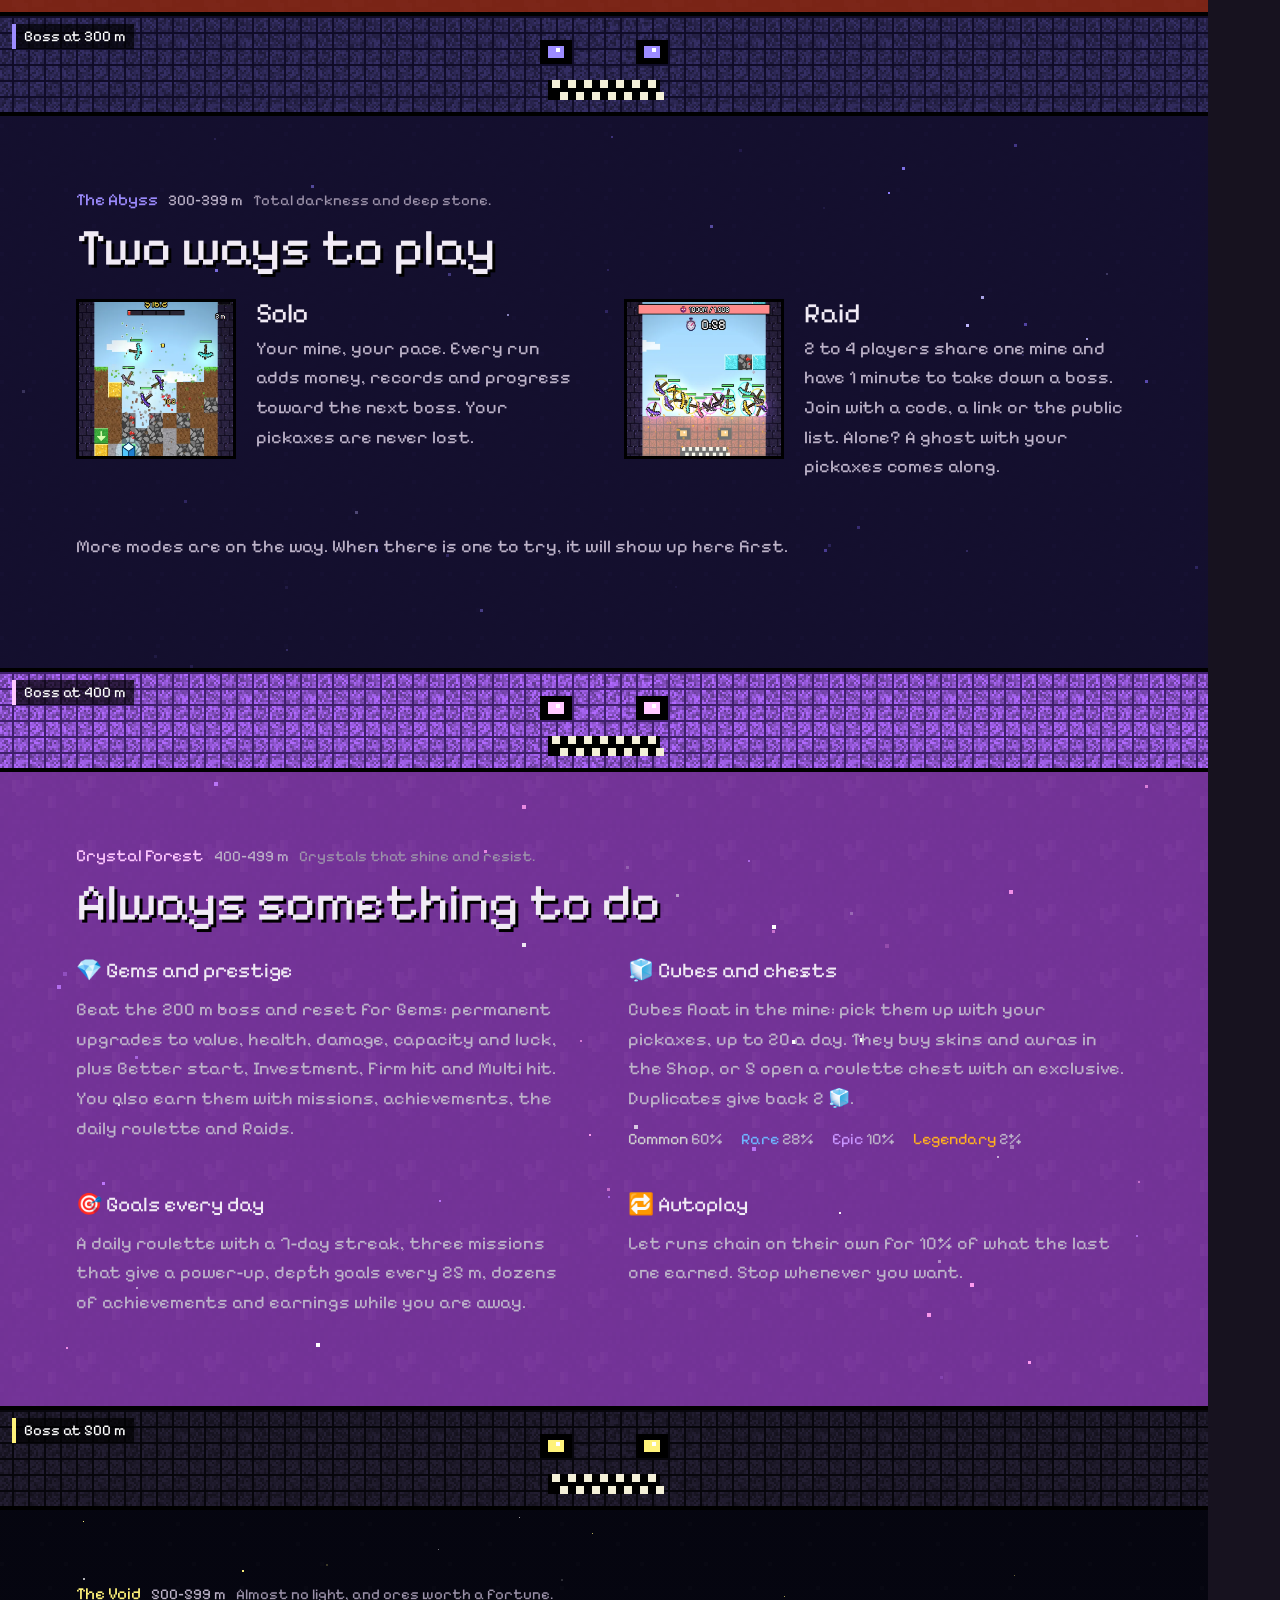
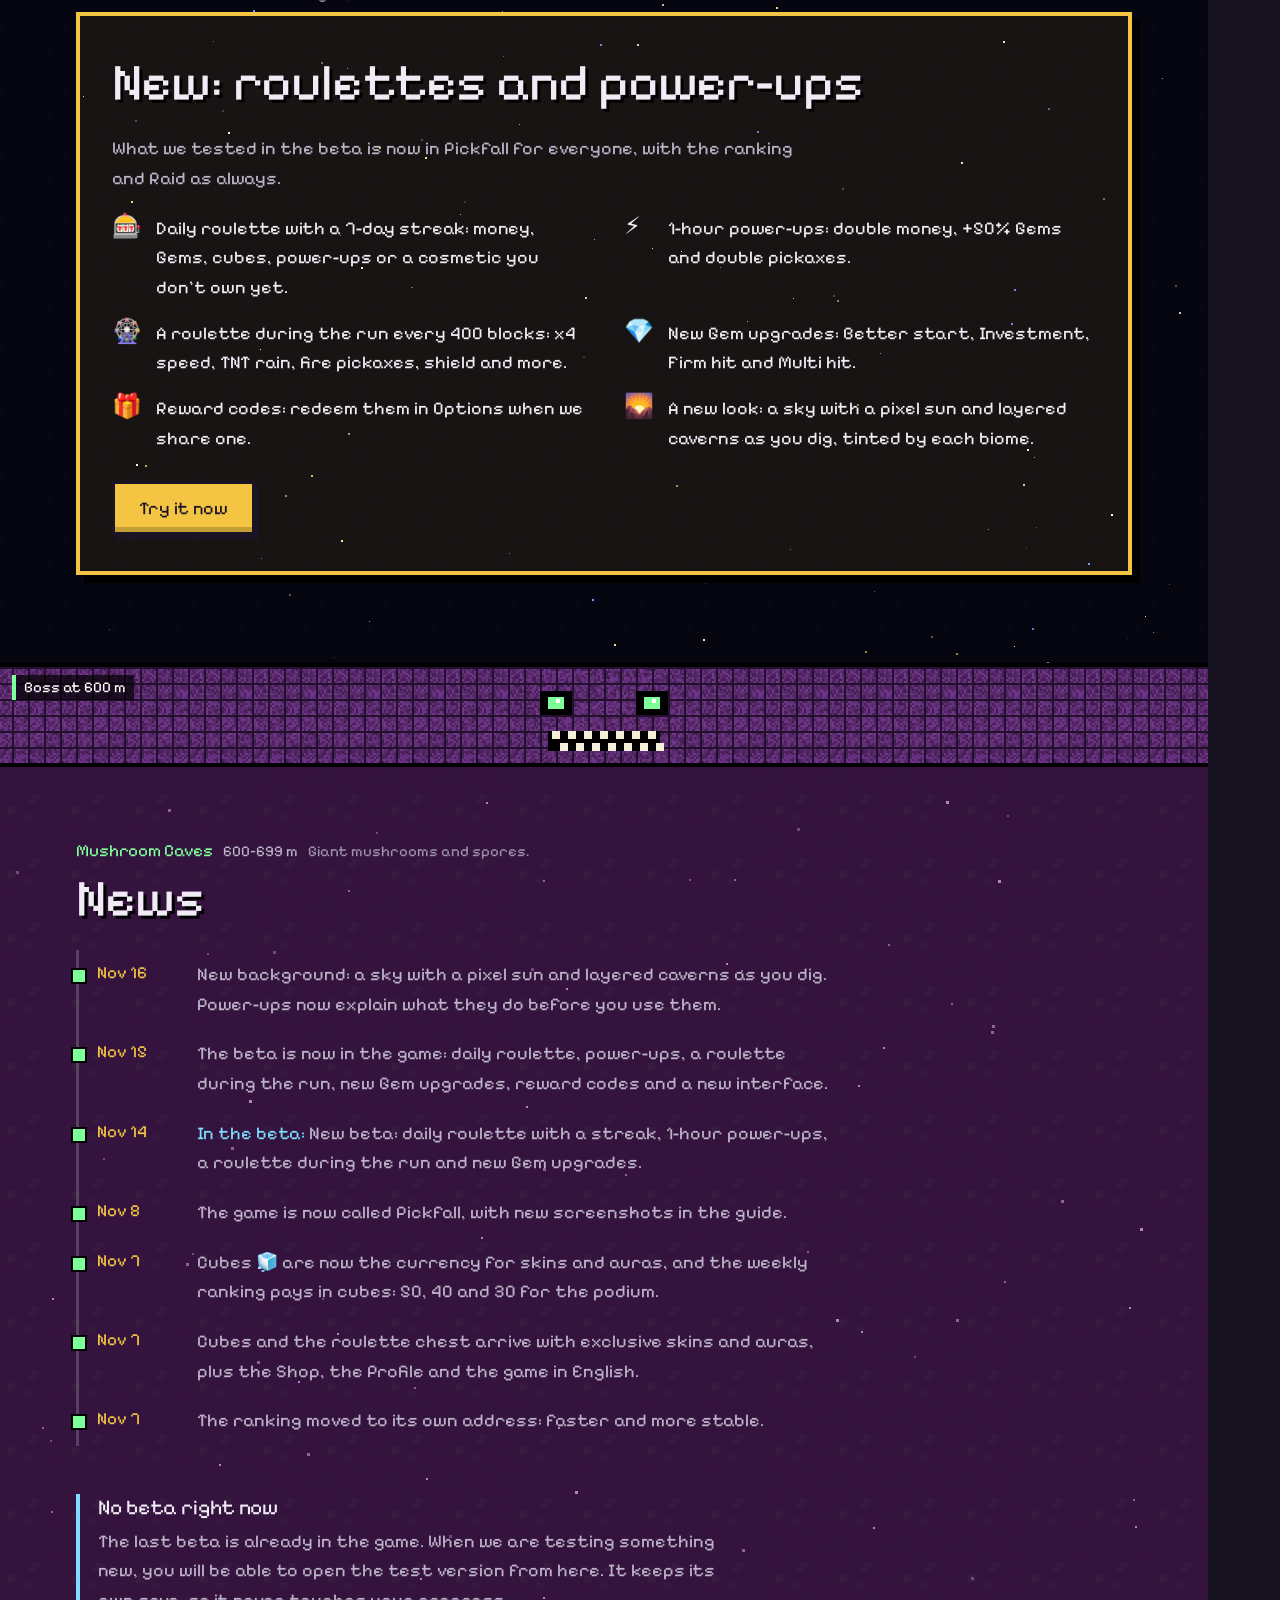
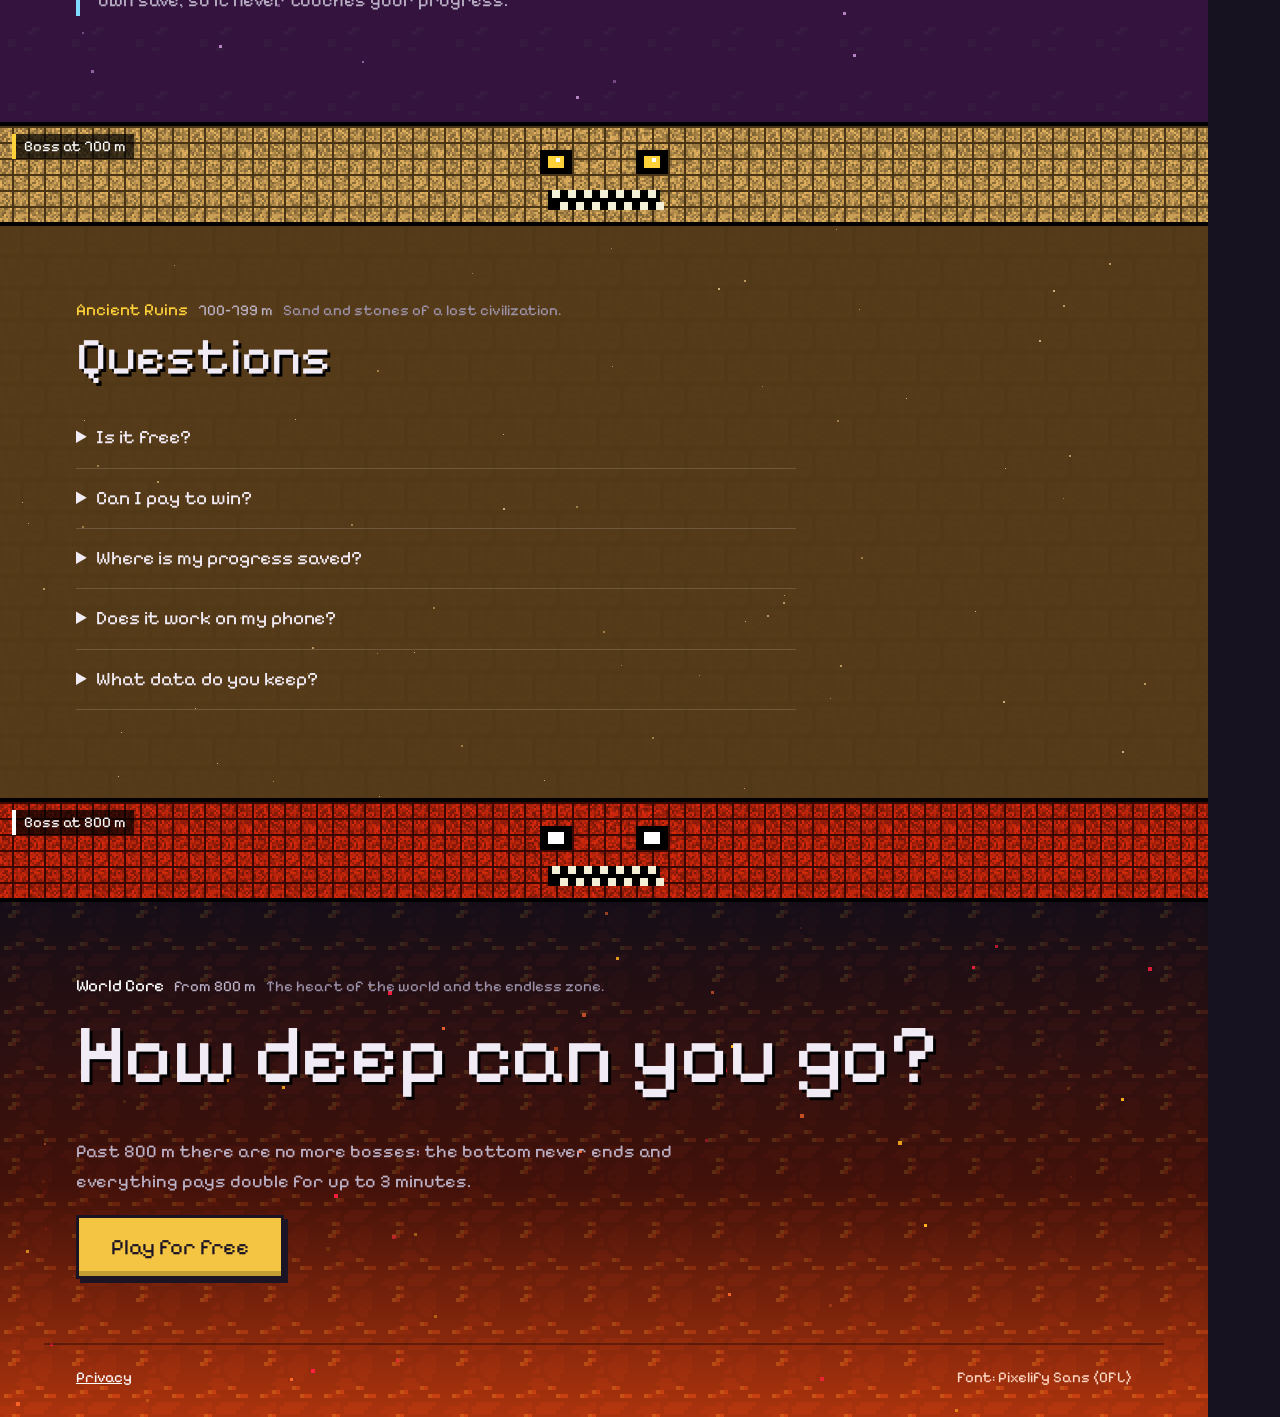
==== commit 5e24f7f7: "Página nueva: El pozo" ====
--- a/index.html
+++ b/index.html
@@ -1,131 +1,147 @@
 <!doctype html><html lang="es"><head><meta charset="utf-8"><meta name="viewport" content="width=device-width,initial-scale=1">
-<title>Pickfall · Juego gratis de picos y bloques</title>
-<meta name="description" content="Soltá picos, rompé bloques y bajá cada vez más hondo. Juego incremental gratis en el navegador, sin anuncios ni descargas.">
-<meta name="theme-color" content="#15131d">
+<title>Pickfall: soltá picos y bajá cada vez más hondo</title>
+<meta name="description" content="Pickfall es un juego gratis en el navegador: soltá picos, rompé bloques, vencé a un jefe cada 100 m y subí en el ranking de la semana.">
 <meta property="og:title" content="Pickfall"><meta property="og:description" content="Soltá picos, rompé bloques y bajá cada vez más hondo. Gratis, sin anuncios.">
-<meta property="og:image" content="./guide/play.webp"><meta property="og:type" content="website">
+<meta name="theme-color" content="#86c9f0">
 <link rel="icon" href="data:image/svg+xml,<svg xmlns='http://www.w3.org/2000/svg' viewBox='0 0 100 100'><text y='.9em' font-size='90'>⛏️</text></svg>">
-  <script type="module" crossorigin src="./assets/index-BxlD_qV8.js"></script>
-  <link rel="stylesheet" crossorigin href="./assets/index-CU-SPYhJ.css">
+  <script type="module" crossorigin src="./assets/index-0OkZDLLa.js"></script>
+  <link rel="stylesheet" crossorigin href="./assets/index-y6KynCfN.css">
 </head><body>
-<header id="bar">
- <a class="logo" href="#jugar">⛏️ PICKFALL</a>
- <nav><a href="#como" data-en="How to play">Cómo se juega</a><a href="#ranking">Ranking</a><a href="#mundo" data-en="World">Mundo</a><a href="#modos" data-en="Modes">Modos</a><a href="#progreso" data-en="Progress">Progreso</a><a href="#nuevo" class="navbeta" data-en="What's new">Lo nuevo</a><a href="#novedades" data-en="News">Novedades</a></nav>
- <button id="lang" class="chip" aria-label="English" data-en-aria="Español">EN</button>
+<a class="skip" href="#main" data-en="Skip to content">Saltar al contenido</a>
+<header class="bar">
+ <a class="logo" href="#top">⛏️ Pickfall</a>
+ <nav aria-label="Secciones" data-en-aria="Sections">
+  <a href="#como" data-en="How to play">Cómo se juega</a><a href="#ranking">Ranking</a><a href="#nuevo" data-en="What's new">Lo nuevo</a><a href="#preguntas" data-en="Questions">Preguntas</a>
+ </nav>
+ <button id="lang" class="lang" aria-label="Cambiar idioma" data-en-aria="Change language">EN</button>
+ <a class="play small" href="https://4404c.github.io/" data-en="Play">Jugar</a>
 </header>
 
-<main>
-<section id="jugar" class="hero">
- <div class="pitch">
-  <h1>PICK<br>FALL</h1>
-  <p class="lead" data-en="Drop pickaxes. Smash blocks. Dig deeper every run.">Soltá picos. Rompé bloques. Bajá cada vez más hondo.</p>
-  <p data-en="Buy and merge pickaxes, watch them fall and break everything, beat a boss every 100 m and climb the weekly ranking.">Comprá y fusioná picos, miralos caer y romper todo, vencé a un jefe cada 100 m y subí en el ranking de la semana.</p>
-  <div class="cta"><a class="btn big" href="https://4404c.github.io/" data-en="Play free!">¡Jugar gratis!</a><a class="btn ghost" href="#ranking" data-en="See ranking">Ver ranking</a></div>
-  <ul class="badges"><li data-en="🆓 Free">🆓 Gratis</li><li data-en="🚫 No ads">🚫 Sin anuncios</li><li data-en="🌐 No download">🌐 Sin descargas</li><li data-en="📱 Phone and PC">📱 Celular y PC</li></ul>
+<!-- Profundímetro: marca los metros de la capa que está a la altura del pico. -->
+<div class="gauge" id="gauge"><div class="rail" id="rail" aria-hidden="true"></div><div class="you" id="you" role="slider" tabindex="0" aria-label="Profundidad" data-en-aria="Depth" aria-valuemin="0" aria-valuemax="900" aria-valuenow="0" aria-valuetext="0 m"><img class="px" id="youPick" alt=""><b id="youM" aria-hidden="true">0 m</b></div></div>
+
+<main id="main">
+<section id="top" class="surface">
+ <div class="sun" aria-hidden="true"></div>
+ <div class="hero">
+  <div class="pitch">
+   <h1 id="title" aria-label="Pickfall">PICKFALL</h1>
+   <p class="lead" data-en="Drop pickaxes. Break blocks. Dig deeper every time.">Soltá picos. Rompé bloques. Bajá cada vez más hondo.</p>
+   <p data-en="Buy and merge pickaxes, watch them fall and smash everything, beat a boss every 100 m and climb the weekly ranking. Free, in your browser, on phone or PC.">Comprá y fusioná picos, miralos caer y romper todo, vencé a un jefe cada 100 m y subí en el ranking de la semana. Gratis, en el navegador, en el celular o la compu.</p>
+   <div class="ctas"><a class="play" href="https://4404c.github.io/" data-en="Play for free">Jugar gratis</a><a class="ghost" href="#ranking" data-en="See the ranking">Ver el ranking</a></div>
+   <p class="facts" data-en="No ads. No downloads. No accounts.">Sin anuncios. Sin descargas. Sin cuentas.</p>
+  </div>
+  <figure class="shaftview"><canvas id="demo" width="360" height="640" aria-label="Una partida de Pickfall jugándose sola" data-en-aria="A Pickfall run playing by itself"></canvas></figure>
  </div>
- <div class="phone"><canvas id="demo" width="360" height="640" aria-label="Partida de ejemplo: picos cayendo y rompiendo bloques" data-en-aria="Sample run: pickaxes falling and breaking blocks"></canvas></div>
+ <div class="ground" id="ground" aria-hidden="true"></div>
 </section>
 
-<section id="como">
- <h2 data-en="How to play">Cómo se juega</h2>
- <ol class="steps">
-  <li><img src="./guide/shop.webp" alt="" loading="lazy" width="600" height="600"><h3 data-en="1. Buy and merge">1. Comprá y fusioná</h3><p data-en="Buy pickaxes and merge two of the same level to level up. Upgrade health, damage and how many you drop.">Comprá picos y juntá dos del mismo nivel para subirlo. Mejorá vida, daño y cuántos soltás.</p></li>
-  <li><img src="./guide/play.webp" alt="" loading="lazy" width="600" height="600"><h3 data-en="2. Drop them">2. Soltalos</h3><p data-en="Pickaxes fall on their own and bounce off the blocks. Hold down to go x2.">Los picos caen solos y rebotan contra los bloques. Mantené apretado para ir a x2.</p></li>
-  <li><img src="./guide/blocks.webp" alt="" loading="lazy" width="600" height="600"><h3 data-en="3. Mine ores">3. Juntá minerales</h3><p data-en="Ores pay money, TNT blows everything up, the green arrow pushes the pickaxe down and chests bring surprises.">Los minerales dan plata, la TNT vuela todo, la flecha verde empuja el pico hacia abajo y los cofres traen sorpresas.</p></li>
-  <li><img src="./guide/boss.webp" alt="" loading="lazy" width="600" height="600"><h3 data-en="4. Beat the bosses">4. Vencé a los jefes</h3><p data-en="A boss guards every 100 m. Beat it to start from there next time, and from 200 m you can reset for Gems.">Cada 100 m un jefe custodia el paso. Vencelo para arrancar desde ahí, y desde los 200 m reiniciá por Gemas.</p></li>
- </ol>
-</section>
-
-<section id="ranking">
- <h2 data-en="Weekly ranking">Ranking de la semana</h2>
- <p class="sub"><span data-en="Closes in">Cierra en</span> <b id="countdown">—</b>. <span data-en="The top 10 of each board win cubes 🧊 for skins and auras.">Los 10 mejores de cada tabla ganan cubos 🧊 para skins y auras.</span></p>
- <div class="tabs" role="tablist">
-  <button data-board="money" class="on" data-en="💰 Best run">💰 Mejor partida</button><button data-board="depth" data-en="📏 Depth">📏 Profundidad</button>
-  <span class="sep"></span>
-  <button data-period="week" class="on" data-en="Week">Semana</button><button data-period="all" data-en="All time">Histórico</button>
- </div>
- <div id="board"><p class="muted" data-en="Loading…">Cargando…</p></div>
- <div class="prizes"><h3 data-en="Weekly prizes (per board)">Premios semanales (por tabla)</h3><ul id="prizes"></ul></div>
-</section>
-
-<section id="mundo">
- <h2 data-en="Nine biomes, nine bosses">Nueve biomas, nueve jefes</h2>
- <p class="sub" data-en="Every 100 m the world changes: new blocks, new ores and a boss guarding the way in. After 800 m comes the endless zone, which pays double.">Cada 100 m cambia el mundo: bloques nuevos, minerales nuevos y un jefe que custodia la entrada. Después de los 800 m llega la zona infinita, que paga el doble.</p>
- <div id="biomes" class="strata"></div>
- <h2 data-en="Ten pickaxe levels">Diez niveles de pico</h2>
- <p class="sub" data-en="Merge two equal pickaxes to get the next one. Heavier ones hit harder and fall faster.">Fusioná dos iguales para tener el siguiente. Los más pesados pegan más fuerte y caen más rápido.</p>
- <div id="tiers" class="tiers"></div>
-</section>
-
-<section id="modos">
- <h2 data-en="Ways to play">Modos de juego</h2>
- <div class="grid modes">
-  <article><img src="./guide/play.webp" alt="" loading="lazy" width="600" height="600"><h3 data-en="⛏️ Solo">⛏️ Solo</h3><p data-en="Your mine, your pace. Every run adds money, records and progress toward the next boss. Your pickaxes are never lost.">Tu mina, a tu ritmo. Cada partida suma plata, récords y avance hacia el próximo jefe. Los picos nunca se pierden.</p></article>
-  <article><img src="./guide/raid.webp" alt="" loading="lazy" width="600" height="600"><h3 data-en="⚔️ Raid">⚔️ Raid</h3><p data-en="2 to 4 players share one mine and have 1 minute to take down a boss. Join with a code, a link or the public list. Alone? A ghost with your pickaxes comes along.">De 2 a 4 jugadores comparten una mina y tienen 1 minuto para bajar a un jefe. Se entra con código, link o desde la lista pública. ¿Solo? Te acompaña un fantasma con tus picos.</p></article>
-  <article class="soon"><div class="soonart">❔</div><h3 data-en="✨ More coming soon">✨ Más próximamente</h3><p data-en="New ways to play are on the way. When there is one to try, you will see it here first.">Hay más modos en camino. Cuando haya uno para probar, lo vas a ver acá primero.</p></article>
+<section id="como" class="layer" data-b="0">
+ <div class="in">
+  <h2 data-en="How to play">Cómo se juega</h2>
+  <ol class="steps">
+   <li><img src="./guide/shop.webp" alt="La tienda de picos" data-en-alt="The pickaxe shop" loading="lazy" width="600" height="600"><h3 data-en="Buy and merge">Comprá y fusioná</h3><p data-en="Buy pickaxes and merge two of the same level to level up. Upgrade health, damage and how many you drop.">Comprá picos y juntá dos del mismo nivel para subirlo. Mejorá vida, daño y cuántos soltás.</p></li>
+   <li><img src="./guide/play.webp" alt="Picos cayendo en la mina" data-en-alt="Pickaxes falling in the mine" loading="lazy" width="600" height="600"><h3 data-en="Drop them">Soltalos</h3><p data-en="Pickaxes fall on their own and bounce off the blocks. Hold down to go x2.">Los picos caen solos y rebotan contra los bloques. Mantené apretado para ir a x2.</p></li>
+   <li><img src="./guide/blocks.webp" alt="Minerales, TNT y flechas" data-en-alt="Ores, TNT and arrows" loading="lazy" width="600" height="600"><h3 data-en="Mine ores">Juntá minerales</h3><p data-en="Ores pay money, TNT blows everything up, the green arrow pushes the pickaxe down and chests bring surprises.">Los minerales dan plata, la TNT vuela todo, la flecha verde empuja el pico hacia abajo y los cofres traen sorpresas.</p></li>
+   <li><img src="./guide/boss.webp" alt="Un jefe bloqueando el paso" data-en-alt="A boss blocking the way" loading="lazy" width="600" height="600"><h3 data-en="Beat the bosses">Vencé a los jefes</h3><p data-en="A boss guards every 100 m. Beat it to start from there next time, and from 200 m you can reset for Gems.">Cada 100 m un jefe custodia el paso. Vencelo para arrancar desde ahí, y desde los 200 m reiniciá por Gemas.</p></li>
+  </ol>
  </div>
 </section>
 
-<section id="progreso">
- <h2 data-en="Always something to do">Siempre hay algo para hacer</h2>
- <p class="sub" data-en="Beyond each run, the game keeps you moving forward and gives you reasons to come back.">Más allá de cada partida, el juego te hace avanzar y te da motivos para volver.</p>
- <div class="grid modes prog">
-  <article><div class="art">💎</div><h3 data-en="Gems and prestige">Gemas y prestigio</h3><p data-en="Beat the 200 m boss and reset for Gems: permanent upgrades to value, health, damage, capacity and luck, plus Better start, Investment, Firm hit and Multi hit. You also earn them with missions, achievements, the daily roulette and Raids.">Vencé al jefe de 200 m y reiniciá por Gemas: mejoras permanentes de valor, vida, daño, capacidad y suerte, y también Arranque mejor, Inversión, Golpe firme y Golpe múltiple. También se ganan con misiones, logros, la ruleta diaria y el Raid.</p></article>
-  <article><div class="art">🧊</div><h3 data-en="Cubes and chests">Cubos y cofres</h3><p data-en="Cubes float in the mine: pick them up with your pickaxes, up to 20 a day. They buy skins and auras in the Shop, or 5 open a roulette chest with an exclusive. Duplicates give back 2 🧊.">En la mina flotan cubos: juntalos con tus picos, hasta 20 por día. Compran skins y auras en la Tienda, o con 5 abrís un cofre ruleta con una exclusiva. Los repetidos devuelven 2 🧊.</p>
-   <ul class="odds"><li class="c"><b data-en="Common">Común</b> 60%</li><li class="r"><b data-en="Rare">Rara</b> 28%</li><li class="e"><b data-en="Epic">Épica</b> 10%</li><li class="l"><b data-en="Legendary">Legendaria</b> 2%</li></ul></article>
-  <article><div class="art">🎯</div><h3 data-en="Goals every day">Metas de cada día</h3><p data-en="A daily roulette with a 7-day streak, three missions that give a power-up, depth goals every 25 m, dozens of achievements and earnings while you are away.">Una ruleta diaria con racha de 7 días, tres misiones que dan un potenciador, metas de profundidad cada 25 m, decenas de logros y ganancias mientras no jugás.</p></article>
-  <article><div class="art">🔁</div><h3 data-en="Autoplay">Autojugar</h3><p data-en="Let runs chain on their own for 10% of what the last one earned. Stop whenever you want.">Dejá que las partidas sigan solas por el 10% de lo que ganó la anterior. Lo frenás cuando quieras.</p></article>
+<section id="ranking" class="layer" data-b="1">
+ <div class="in">
+  <h2 data-en="This week's ranking">Ranking de la semana</h2>
+  <p class="sub"><span data-en="It closes in">Cierra en</span> <b id="countdown">…</b>. <span data-en="The top 10 of each board win cubes 🧊 for skins and auras.">Los 10 mejores de cada tabla ganan cubos 🧊 para skins y auras.</span></p>
+  <div class="seg" role="group" aria-label="Tabla" data-en-aria="Board"><button data-board="money" aria-pressed="true" data-en="Best run">Mejor partida</button><button data-board="depth" aria-pressed="false" data-en="Depth">Profundidad</button></div>
+  <div class="seg" role="group" aria-label="Período" data-en-aria="Period"><button data-period="week" aria-pressed="true" data-en="This week">Esta semana</button><button data-period="all" aria-pressed="false" data-en="All time">Histórico</button></div>
+  <div id="board" aria-live="polite"><p class="muted" data-en="Loading…">Cargando…</p></div>
+  <div class="prizes"><h3 data-en="Weekly prizes (per board)">Premios semanales (por tabla)</h3><ul id="prizes"></ul></div>
  </div>
 </section>
 
-<section id="nuevo" class="beta">
- <span class="tag" data-en="NEW">NUEVO</span>
- <h2 data-en="Roulettes and power-ups, now in the game">Ruletas y potenciadores, ya en el juego</h2>
- <p data-en="What we tested in the beta is now in Pickfall for everyone, with the ranking and Raid as always.">Lo que probamos en la beta ya está en Pickfall para todos, con ranking y Raid como siempre.</p>
- <ul class="betalist">
-  <li><b>🎰</b><span data-en="Daily roulette with a 7-day streak: money, Gems, cubes, power-ups or a cosmetic you don't own yet.">Ruleta diaria con racha de 7 días: plata, Gemas, cubos, potenciadores o un cosmético que todavía no tengas.</span></li>
-  <li><b>⚡</b><span data-en="1-hour power-ups: double money, +50% Gems and double pickaxes.">Potenciadores de 1 hora: plata x2, +50% de Gemas y picos dobles.</span></li>
-  <li><b>🎡</b><span data-en="A roulette during the run every 400 blocks: x4 speed, TNT rain, fire pickaxes, shield and more.">Ruleta en la partida cada 400 bloques: x4, lluvia de TNT, picos de fuego, escudo y más.</span></li>
-  <li><b>💎</b><span data-en="New Gem upgrades: Better start, Investment, Firm hit and Multi hit.">Mejoras nuevas con Gemas: Arranque mejor, Inversión, Golpe firme y Golpe múltiple.</span></li>
-  <li><b>🎁</b><span data-en="Reward codes: redeem them in Options when we share one.">Códigos de premios: canjealos en Opciones cuando compartamos uno.</span></li>
-  <li><b>🌄</b><span data-en="A new look: sky with a pixel sun up top and caverns with layers as you dig, tinted by each biome.">Interfaz y fondo nuevos: cielo con sol pixelado arriba y cavernas con capas al bajar, con el color de cada bioma.</span></li>
- </ul>
- <a class="btn big" href="https://4404c.github.io/" data-en="Play now!">¡Jugar ahora!</a>
-</section>
-<section id="beta" class="beta">
- <span class="tag" data-en="TESTING">PRUEBAS</span>
- <h2 data-en="No beta right now">Por ahora no hay ninguna beta</h2>
- <p data-en="The last beta is already in the game. When we are testing something new, you will be able to open the test version from here. It keeps its own save, so it never touches your progress.">La última beta ya está en el juego. Cuando estemos probando algo nuevo, desde acá vas a poder entrar a la versión de prueba. Guarda aparte, así que nunca toca tu progreso.</p>
-</section>
-<aside id="betapop" class="betapop" hidden role="dialog" aria-labelledby="betapopT">
- <button id="betapopX" class="x" aria-label="Cerrar" data-en-aria="Close">✕</button>
- <span class="tag" data-en="NEW">NUEVO</span>
- <b id="betapopT" data-en="New in Pickfall!">¡Llegó lo nuevo a Pickfall!</b>
- <p data-en="Daily roulette, power-ups and a roulette during the run, now for everyone.">Ruleta diaria, potenciadores y ruleta en la partida, ya para todos.</p>
- <a id="betapopGo" class="btn" href="#nuevo" data-en="See what's new">Ver lo nuevo</a>
-</aside>
-
-<section id="novedades">
- <h2 data-en="News">Novedades</h2>
- <ul id="news" class="news"></ul>
+<section id="picos" class="layer" data-b="2">
+ <div class="in">
+  <h2 id="tiersT">Diez picos</h2>
+  <p class="sub" data-en="Merge two of the same level to get the next one. Each level hits harder and lasts longer.">Juntá dos del mismo nivel para conseguir el siguiente. Cada nivel pega más fuerte y aguanta más.</p>
+  <ol class="rack" id="tiers"></ol>
+ </div>
 </section>
 
-<section id="faq">
- <h2 data-en="Questions">Preguntas</h2>
- <details><summary data-en="Is it free?">¿Es gratis?</summary><p data-en="Yes. No ads, no purchases with money. Everything is earned by playing.">Sí. Sin anuncios ni compras con dinero. Todo se gana jugando.</p></details>
- <details><summary data-en="Can I pay to win?">¿Se puede pagar para ganar?</summary><p data-en="No. Skins and auras are cosmetic and the ranking recomputes every record on the server.">No. Las skins y auras son cosméticas y el servidor recalcula cada récord del ranking.</p></details>
- <details><summary data-en="Where is my progress saved?">¿Dónde se guarda mi progreso?</summary><p data-en="In your browser, on your device. There are no accounts: if you clear the site data or switch devices you start over.">En tu navegador, en tu dispositivo. No hay cuentas: si borrás los datos del sitio o cambiás de equipo, empezás de nuevo.</p></details>
- <details><summary data-en="Does it work on my phone?">¿Anda en el celular?</summary><p data-en="Yes, it is made for vertical touch screens. It also plays on PC with the mouse.">Sí, está pensado para pantallas verticales táctiles. En la PC se juega con el mouse.</p></details>
- <details><summary data-en="What data do you keep?">¿Qué datos guardan?</summary><p data-en="Only an anonymous ID, your nickname and your best runs, for the ranking. Details in the privacy page.">Solo un ID anónimo, tu apodo y tus mejores partidas, para el ranking. Más detalle en la página de privacidad.</p></details>
+<section id="modos" class="layer" data-b="3">
+ <div class="in">
+  <h2 data-en="Two ways to play">Dos formas de jugar</h2>
+  <div class="modes">
+   <article><img src="./guide/play.webp" alt="" loading="lazy" width="600" height="600"><div><h3 data-en="Solo">Solo</h3><p data-en="Your mine, your pace. Every run adds money, records and progress toward the next boss. Your pickaxes are never lost.">Tu mina, a tu ritmo. Cada partida suma plata, récords y avance hacia el próximo jefe. Los picos nunca se pierden.</p></div></article>
+   <article><img src="./guide/raid.webp" alt="" loading="lazy" width="600" height="600"><div><h3>Raid</h3><p data-en="2 to 4 players share one mine and have 1 minute to take down a boss. Join with a code, a link or the public list. Alone? A ghost with your pickaxes comes along.">De 2 a 4 jugadores comparten una mina y tienen 1 minuto para bajar a un jefe. Se entra con código, link o desde la lista pública. ¿Solo? Te acompaña un fantasma con tus picos.</p></div></article>
+  </div>
+  <p class="soon" data-en="More modes are on the way. When there is one to try, it will show up here first.">Hay más modos en camino. Cuando haya uno para probar, va a aparecer acá primero.</p>
+ </div>
 </section>
 
-<section class="final">
- <h2 data-en="Ready to dig?">¿Listo para picar?</h2>
- <a class="btn big" href="https://4404c.github.io/" data-en="Play free!">¡Jugar gratis!</a>
+<section id="progreso" class="layer" data-b="4">
+ <div class="in">
+  <h2 data-en="Always something to do">Siempre hay algo para hacer</h2>
+  <dl class="prog">
+   <div><dt><span aria-hidden="true">💎</span> <span data-en="Gems and prestige">Gemas y prestigio</span></dt><dd data-en="Beat the 200 m boss and reset for Gems: permanent upgrades to value, health, damage, capacity and luck, plus Better start, Investment, Firm hit and Multi hit. You also earn them with missions, achievements, the daily roulette and Raids.">Vencé al jefe de 200 m y reiniciá por Gemas: mejoras permanentes de valor, vida, daño, capacidad y suerte, y también Arranque mejor, Inversión, Golpe firme y Golpe múltiple. También se ganan con misiones, logros, la ruleta diaria y el Raid.</dd></div>
+   <div><dt><span aria-hidden="true">🧊</span> <span data-en="Cubes and chests">Cubos y cofres</span></dt><dd><span data-en="Cubes float in the mine: pick them up with your pickaxes, up to 20 a day. They buy skins and auras in the Shop, or 5 open a roulette chest with an exclusive. Duplicates give back 2 🧊.">En la mina flotan cubos: juntalos con tus picos, hasta 20 por día. Compran skins y auras en la Tienda, o con 5 abrís un cofre ruleta con una exclusiva. Los repetidos devuelven 2 🧊.</span>
+    <ul class="odds"><li class="c"><b data-en="Common">Común</b> 60%</li><li class="r"><b data-en="Rare">Rara</b> 28%</li><li class="e"><b data-en="Epic">Épica</b> 10%</li><li class="l"><b data-en="Legendary">Legendaria</b> 2%</li></ul></dd></div>
+   <div><dt><span aria-hidden="true">🎯</span> <span data-en="Goals every day">Metas de cada día</span></dt><dd data-en="A daily roulette with a 7-day streak, three missions that give a power-up, depth goals every 25 m, dozens of achievements and earnings while you are away.">Una ruleta diaria con racha de 7 días, tres misiones que dan un potenciador, metas de profundidad cada 25 m, decenas de logros y ganancias mientras no jugás.</dd></div>
+   <div><dt><span aria-hidden="true">🔁</span> <span data-en="Autoplay">Autojugar</span></dt><dd data-en="Let runs chain on their own for 10% of what the last one earned. Stop whenever you want.">Dejá que las partidas sigan solas por el 10% de lo que ganó la anterior. Lo frenás cuando quieras.</dd></div>
+  </dl>
+ </div>
+</section>
+
+<section id="nuevo" class="layer" data-b="5">
+ <div class="in">
+  <div class="new">
+   <h2 data-en="New: roulettes and power-ups">Nuevo: ruletas y potenciadores</h2>
+   <p class="sub" data-en="What we tested in the beta is now in Pickfall for everyone, with the ranking and Raid as always.">Lo que probamos en la beta ya está en Pickfall para todos, con ranking y Raid como siempre.</p>
+   <ul class="newlist">
+    <li><b aria-hidden="true">🎰</b><span data-en="Daily roulette with a 7-day streak: money, Gems, cubes, power-ups or a cosmetic you don't own yet.">Ruleta diaria con racha de 7 días: plata, Gemas, cubos, potenciadores o un cosmético que todavía no tengas.</span></li>
+    <li><b aria-hidden="true">⚡</b><span data-en="1-hour power-ups: double money, +50% Gems and double pickaxes.">Potenciadores de 1 hora: plata x2, +50% de Gemas y picos dobles.</span></li>
+    <li><b aria-hidden="true">🎡</b><span data-en="A roulette during the run every 400 blocks: x4 speed, TNT rain, fire pickaxes, shield and more.">Ruleta en la partida cada 400 bloques: x4, lluvia de TNT, picos de fuego, escudo y más.</span></li>
+    <li><b aria-hidden="true">💎</b><span data-en="New Gem upgrades: Better start, Investment, Firm hit and Multi hit.">Mejoras nuevas con Gemas: Arranque mejor, Inversión, Golpe firme y Golpe múltiple.</span></li>
+    <li><b aria-hidden="true">🎁</b><span data-en="Reward codes: redeem them in Options when we share one.">Códigos de premios: canjealos en Opciones cuando compartamos uno.</span></li>
+    <li><b aria-hidden="true">🌄</b><span data-en="A new look: a sky with a pixel sun and layered caverns as you dig, tinted by each biome.">Fondo nuevo: cielo con sol pixelado y cavernas con capas al bajar, con el color de cada bioma.</span></li>
+   </ul>
+   <a class="play" href="https://4404c.github.io/" data-en="Try it now">Probalo ahora</a>
+  </div>
+ </div>
+</section>
+
+<section id="novedades" class="layer" data-b="6">
+ <div class="in">
+  <h2 data-en="News">Novedades</h2>
+  <ol class="news" id="news"></ol>
+  <div class="beta" id="beta"><h3 data-en="No beta right now">Por ahora no hay ninguna beta</h3><p data-en="The last beta is already in the game. When we are testing something new, you will be able to open the test version from here. It keeps its own save, so it never touches your progress.">La última beta ya está en el juego. Cuando estemos probando algo nuevo, desde acá vas a poder entrar a la versión de prueba. Guarda aparte, así que nunca toca tu progreso.</p></div>
+ </div>
+</section>
+
+<section id="preguntas" class="layer" data-b="7">
+ <div class="in">
+  <h2 data-en="Questions">Preguntas</h2>
+  <details><summary data-en="Is it free?">¿Es gratis?</summary><p data-en="Yes. No ads, no purchases with money. Everything is earned by playing.">Sí. Sin anuncios ni compras con dinero. Todo se gana jugando.</p></details>
+  <details><summary data-en="Can I pay to win?">¿Se puede pagar para ganar?</summary><p data-en="No. Skins and auras are cosmetic and the server recomputes every ranking record.">No. Las skins y auras son cosméticas y el servidor recalcula cada récord del ranking.</p></details>
+  <details><summary data-en="Where is my progress saved?">¿Dónde se guarda mi progreso?</summary><p data-en="In your browser, on your device. There are no accounts: if you clear the site data or switch devices, you start over.">En tu navegador, en tu dispositivo. No hay cuentas: si borrás los datos del sitio o cambiás de equipo, empezás de nuevo.</p></details>
+  <details><summary data-en="Does it work on my phone?">¿Anda en el celular?</summary><p data-en="Yes, it is made for vertical touch screens. On PC you play with the mouse.">Sí, está pensado para pantallas verticales táctiles. En la compu se juega con el mouse.</p></details>
+  <details><summary data-en="What data do you keep?">¿Qué datos guardan?</summary><p data-en="Only an anonymous ID, your nickname and your best runs, for the ranking. More in the privacy page.">Solo un ID anónimo, tu apodo y tus mejores partidas, para el ranking. Más detalle en la página de privacidad.</p></details>
+ </div>
+</section>
+
+<section id="nucleo" class="layer core" data-b="8">
+ <div class="in">
+  <h2 class="ask" data-en="How deep can you go?">¿Hasta dónde llegás?</h2>
+  <p class="sub" data-en="Past 800 m there are no more bosses: the bottom never ends and everything pays double for up to 3 minutes.">Pasando los 800 m no hay más jefes: el fondo no termina y todo paga el doble, hasta 3 minutos.</p>
+  <a class="play big" href="https://4404c.github.io/" data-en="Play for free">Jugar gratis</a>
+ </div>
+ <footer><a href="https://4404c.github.io/privacidad.html" data-en="Privacy">Privacidad</a><span data-en="Font: Pixelify Sans (OFL)">Fuente: Pixelify Sans (OFL)</span></footer>
 </section>
 </main>
 
-<footer>
- <p>Pickfall · <a href="https://4404c.github.io/privacidad.html" data-en="Privacy">Privacidad</a> · <span data-en="Font: Pixelify Sans (OFL)">Fuente: Pixelify Sans (OFL)</span></p>
-</footer>
+<aside id="pop" class="pop" hidden aria-labelledby="popT">
+ <button id="popX" class="x" aria-label="Cerrar" data-en-aria="Close">✕</button>
+ <b id="popT" data-en="New in Pickfall">Llegó lo nuevo a Pickfall</b>
+ <p data-en="Daily roulette, power-ups and a roulette during the run, now for everyone.">Ruleta diaria, potenciadores y ruleta en la partida, ya para todos.</p>
+ <a id="popGo" class="play small" href="#nuevo" data-en="See what's new">Ver lo nuevo</a>
+</aside>
 </body></html>
--- a/assets/index-y6KynCfN.css
+++ b/assets/index-y6KynCfN.css
@@ -0,0 +1 @@
+@font-face{font-family:Pixelify Sans;font-style:normal;font-display:swap;font-weight:400;src:url(./pixelify-sans-latin-400-normal-DLrIX9QE.woff2)format("woff2"),url(./pixelify-sans-latin-400-normal-JapMNN6Z.woff)format("woff")}:root{--cielo:#86c9f0;--cielo2:#cdebfa;--pasto:#5ea83a;--tierra:#6e4528;--roca:#3a3842;--hondura:#17121f;--oro:#f4c542;--nucleo:#ff6a2b;--tinta:#1b1424;--texto:#f1ebf5;--suave:#bdb3c9;--pixel:"Pixelify Sans",system-ui,sans-serif;--cuerpo:var(--pixel);--bar:56px;--gauge:72px;--lightningcss-light: ;--lightningcss-dark:initial;color-scheme:dark}*{box-sizing:border-box}html{scroll-behavior:smooth;scroll-padding-top:calc(var(--bar) + 8px)}*{font-synthesis:none}b,strong,dt,summary{font-weight:400}body{background:var(--hondura);color:var(--texto);font:400 18px/1.65 var(--cuerpo);-webkit-text-size-adjust:100%;margin:0}img.px,canvas{image-rendering:pixelated}a{color:var(--oro)}:focus-visible{outline:3px solid var(--oro);outline-offset:3px}h1,h2{font-family:var(--pixel);margin:0;font-weight:400;line-height:1.05}h2{text-shadow:3px 3px #000;margin:.15em 0 .45em;font-size:clamp(34px,5vw,52px)}h3{margin:.6em 0 .25em;font-size:21px;line-height:1.3}p{margin:0 0 1em}.sub{color:var(--suave);max-width:62ch}.muted{color:var(--suave)}.small{font-size:15px}.skip{z-index:100;background:var(--oro);color:var(--tinta);padding:8px 12px;position:absolute;top:8px;left:-999px}.skip:focus{left:8px}.play,.ghost{font:400 18px/1 var(--cuerpo);border:3px solid var(--tinta);justify-content:center;align-items:center;padding:15px 24px;text-decoration:none;transition:transform 80ms;display:inline-flex}.play{background:var(--oro);color:var(--tinta);box-shadow:inset 0 -5px 0 #0003,4px 4px 0 var(--tinta)}.play:hover,.ghost:hover{transform:translate(-1px,-1px)}.play:active{box-shadow:inset 0 -3px 0 #0003,2px 2px 0 var(--tinta);transform:translate(2px,2px)}.play.small{border-color:#000;padding:8px 14px;font-size:15px;box-shadow:inset 0 -3px #0003,3px 3px #000}.play.big{padding:18px 32px;font-size:22px}.ghost{color:var(--tinta);background:0 0}.bar{height:var(--bar);z-index:20;background:#17121feb;border-bottom:3px solid #000;align-items:center;gap:20px;padding:0 16px 0 20px;display:flex;position:fixed;inset:0 0 auto}.logo{font:400 22px/1 var(--pixel);color:var(--texto);margin-right:auto;text-decoration:none}.bar nav{gap:20px;display:flex}.bar nav a{color:var(--texto);font-size:16px;text-decoration:none}.bar nav a:hover{color:var(--oro)}.lang{border:2px solid var(--suave);color:var(--texto);font:400 14px/1 var(--cuerpo);cursor:pointer;background:0 0;padding:7px 9px}html{scrollbar-width:none}html::-webkit-scrollbar{display:none}.gauge{right:0;top:var(--bar);width:var(--gauge);z-index:10;cursor:pointer;touch-action:none;-webkit-user-select:none;user-select:none;background:#17121fd1;border-left:3px solid #000;position:fixed;bottom:0}.rail{pointer-events:none;background:#4a4256;width:4px;position:absolute;top:6%;bottom:6%;right:30px}.rail i{right:-4px;top:calc(var(--p)*100%);background:#6c6280;width:12px;height:2px;position:absolute}.rail span{font:400 12px/1 var(--pixel);color:#8e84a0;position:absolute;top:-6px;left:16px}.you{right:10px;top:calc(6% + var(--p,0)*88%);cursor:grab;flex-direction:column;align-items:center;gap:2px;width:44px;transition:top .12s linear;display:flex;position:absolute;transform:translateY(-50%)}.you:focus-visible{outline:3px solid var(--oro);outline-offset:2px}.gauge.drag .you{cursor:grabbing;transition:none}.you img{filter:drop-shadow(2px 2px #000);pointer-events:none;width:40px;height:40px;transition:opacity .4s,transform .5s cubic-bezier(.3,1.4,.6,1)}.you img.out{opacity:0;transition:opacity .4s,transform .4s ease-in;transform:scale(.4)rotate(-40deg)}.you b{font:400 13px/1 var(--pixel);color:var(--oro);white-space:nowrap;background:#000;padding:3px 4px}main{padding-right:var(--gauge)}.surface{min-height:100vh;padding-top:var(--bar);background:linear-gradient(var(--cielo),var(--cielo2));color:var(--tinta);flex-direction:column;display:flex;position:relative;overflow:hidden}.sun{right:9%;top:calc(var(--bar) + 40px);clip-path:polygon(25% 0,75% 0,75% 8%,92% 8%,92% 25%,100% 25%,100% 75%,92% 75%,92% 92%,75% 92%,75% 100%,25% 100%,25% 92%,8% 92%,8% 75%,0 75%,0 25%,8% 25%,8% 8%,25% 8%);background:#fff2a8;width:96px;height:96px;position:absolute}.surface:before{content:"";right:calc(9% - 40px);top:var(--bar);background:radial-gradient(circle,#ffec968c 0 38%,#ffec9640 38% 56%,#0000 56%);width:176px;height:176px;position:absolute}.hero{flex:1;grid-template-columns:minmax(0,1fr) auto;align-items:end;gap:48px;width:100%;max-width:1120px;margin:0 auto;padding:48px 32px 0;display:grid;position:relative}.pitch{z-index:1;align-self:center;padding-bottom:48px;position:relative}h1{letter-spacing:.01em;color:var(--tinta);text-shadow:6px 6px #1b142426;white-space:nowrap;margin-bottom:.15em;font-size:clamp(68px,12vw,156px)}h1 span{display:inline-block}h1.drop span{animation:.7s cubic-bezier(.3,1.5,.6,1) both fall;animation-delay:calc(var(--i)*70ms + .15s)}@keyframes fall{0%{transform:translateY(-110vh)rotate(-25deg)}70%{transform:translateY(0)rotate(4deg)}to{transform:none}}.lead{font:400 clamp(22px,2.6vw,30px)/1.25 var(--pixel);margin-bottom:.6em}.pitch p{max-width:52ch}.ctas{flex-wrap:wrap;gap:14px;margin:28px 0 18px;display:flex}.facts{opacity:.85;font-size:16px}.shaftview{align-self:end;margin:0;line-height:0}.shaftview canvas{aspect-ratio:9/16;border:6px solid var(--tinta);background:#000;border-bottom:0;width:clamp(240px,26vw,330px);height:auto}.ground{background:var(--pasto) repeat-x 0 0/48px 48px;border-top:3px solid var(--tinta);height:48px;image-rendering:pixelated}.layer{background:var(--tierra) repeat 0 0/64px 64px;image-rendering:pixelated;position:relative}.layer:before{content:"";background:linear-gradient(var(--tint),var(--tint)),#120e1adb;position:absolute;inset:0}.fx{pointer-events:none;width:100%;height:100%;image-rendering:pixelated;position:absolute;inset:0}.layer .in{image-rendering:auto;max-width:1120px;margin:0 auto;padding:72px 32px 88px;position:relative}.where{color:var(--suave);flex-wrap:wrap;align-items:baseline;gap:4px 10px;margin:0 0 6px;font-size:15px;display:flex}.where b{color:var(--c);font:400 17px/1 var(--pixel)}.where i{color:#9d93ab;font-style:normal}.boss{box-sizing:content-box;height:96px;image-rendering:pixelated;background:#000 50%/2560px 96px no-repeat;border-block:4px solid #000;position:relative}.boss span{font:400 15px/1 var(--pixel);color:#fff;border-left:4px solid var(--c);background:#000000b3;padding:5px 8px;position:absolute;top:8px;left:12px}.steps{counter-reset:s;grid-template-columns:repeat(4,minmax(0,1fr));gap:28px;margin:8px 0 0;padding:0;list-style:none;display:grid}.steps li{counter-increment:s}.steps img{border:3px solid #000;width:100%;height:auto;display:block;box-shadow:5px 5px #00000080}.steps h3:before{content:counter(s);font:400 26px/1 var(--pixel);color:var(--oro);margin-right:10px}.steps p{color:var(--suave);font-size:17px}.seg{background:#00000059;border:2px solid #000;margin:0 12px 12px 0;display:inline-flex}.seg button{font:400 15px/1 var(--cuerpo);color:var(--texto);cursor:pointer;background:0 0;border:0;padding:10px 14px}.seg button+button{border-left:2px solid #000}.seg button[aria-pressed=true]{background:var(--oro);color:var(--tinta)}#board{max-width:560px;min-height:260px}.podium{grid-template-columns:1fr 1.15fr 1fr;align-items:end;gap:8px;margin:24px 0 18px;display:grid}.pod{text-align:center;border:3px solid #000;border-radius:8px 8px 4px 4px;flex-direction:column;align-items:center;gap:2px;min-width:0;padding:8px 4px 10px;display:flex;position:relative;overflow:hidden;box-shadow:inset 0 -5px #0004,0 4px 10px #0008}.pod:after{content:"";pointer-events:none;background:linear-gradient(100deg,#0000,#fff5,#0000);width:40%;height:100%;animation:3.2s ease-in-out infinite shine;position:absolute;top:0;left:-60%}.pod.p2:after{animation-delay:.5s}.pod.p3:after{animation-delay:1.1s}.pod i{z-index:1;font-size:30px;font-style:normal;line-height:1;position:relative}.pod em{font-size:22px;font-style:normal;position:absolute;top:-2px}.pod .nk{text-overflow:ellipsis;white-space:nowrap;color:#fff;text-shadow:2px 2px #0008;max-width:100%;font-size:15px;overflow:hidden}.pod .vl{color:#fff;text-shadow:2px 2px #0008;font-size:15px}.pod.p1{background:linear-gradient(#ffe46a,#d79a12);min-height:156px;padding-top:34px;animation:2.4s ease-in-out infinite podglow}.pod.p2{background:linear-gradient(#eef2f6,#8e9aa8);min-height:118px}.pod.p3{background:linear-gradient(#f0a86a,#9a5424);min-height:100px}.pav{filter:drop-shadow(2px 2px #0008);width:44px;height:44px}.pava{width:96px;max-width:none;height:60px;margin:-8px 0}@keyframes shine{0%,60%{left:-60%}to{left:130%}}@keyframes podglow{0%,to{box-shadow:inset 0 -5px #0004,0 0 8px #ffd83a66}50%{box-shadow:inset 0 -5px #0004,0 0 18px #ffd83acc}}@keyframes swing{0%,to{transform:rotate(-10deg)}50%{transform:rotate(10deg)}}img.sway{transform-origin:30% 70%;animation:2.4s ease-in-out infinite swing}.rows{margin:0 0 10px;padding:0;list-style:none}.rows li{background:#0a08108c;border:2px solid #000;align-items:center;gap:12px;margin-bottom:6px;padding:6px 12px;display:flex;overflow:hidden}.rows .rk{min-width:34px;color:var(--suave)}.lav{flex:none;width:24px;height:24px}.lava{flex:none;width:50px;height:30px;margin:-3px -13px}.rows .nk{text-overflow:ellipsis;white-space:nowrap;flex:1;min-width:0;overflow:hidden}.rows .vl{color:var(--oro)}.prizes{margin-top:28px}.prizes h3{margin:0 0 10px}.prizes ul{flex-wrap:wrap;gap:10px;margin:0;padding:0;list-style:none;display:flex}.prizes li{background:#0a08108c;border:2px solid #000;gap:10px;padding:6px 14px;display:flex}.prizes b{color:#9fdcff}.sk{background:#00000047;border-radius:2px;animation:1.2s ease-in-out infinite skp;display:block}.rows .sk{background:#ffffff24}.pod .sk.nk,.pod .sk.vl{background-clip:content-box;height:1.65em;padding:5px 0;font-size:15px}.pod .sk.pav{width:44px;height:44px}.rows .sk.lav{flex:none;width:24px;height:24px}.rows .sk.nk{flex:none;height:14px}.rows .sk.vl{height:14px;margin-left:auto}.rows li{min-height:46px}@keyframes skp{50%{opacity:.45}}@media (prefers-reduced-motion:reduce){img.sway,.pod.p1,.pod:after,.sk{animation:none}}.rack{grid-template-columns:repeat(5,minmax(0,1fr));gap:24px 16px;margin:8px 0 0;padding:0;list-style:none;display:grid}.rack li{flex-direction:column;align-items:flex-start;gap:4px;display:flex}.rack img{width:64px;height:64px;filter:drop-shadow(0 0 10px var(--c)) drop-shadow(3px 3px 0 #000)}.rack b{color:var(--texto);font:400 19px/1.1 var(--pixel);border-bottom:3px solid var(--c);padding-bottom:2px}.rack span{color:var(--suave);font-size:15px}.modes{grid-template-columns:repeat(2,minmax(0,1fr));gap:40px;display:grid}.modes article{grid-template-columns:160px minmax(0,1fr);align-items:start;gap:20px;display:grid}.modes img{border:3px solid #000;width:100%;height:auto}.modes h3{font:400 28px/1 var(--pixel);margin-top:0}.modes p{color:var(--suave)}.soon{color:var(--suave);margin-top:32px}.prog{grid-template-columns:repeat(2,minmax(0,1fr));gap:36px 48px;margin:8px 0 0;display:grid}.prog dt{margin-bottom:6px;font-size:21px}.prog dd{color:var(--suave);max-width:58ch;margin:0}.odds{flex-wrap:wrap;gap:6px 18px;margin:12px 0 0;padding:0;font-size:16px;list-style:none;display:flex}.odds .c b{color:#cfcfcf}.odds .r b{color:#6fb6ff}.odds .e b{color:#c995ff}.odds .l b{color:#ffb020}.new{border:4px solid var(--oro);background:#f4c54212;padding:32px 32px 36px;box-shadow:8px 8px #000}.newlist{grid-template-columns:repeat(2,minmax(0,1fr));gap:16px 40px;margin:20px 0 28px;padding:0;list-style:none;display:grid}.newlist li{grid-template-columns:32px minmax(0,1fr);align-items:start;gap:12px;display:grid}.newlist b{font-size:24px;line-height:1.1}.news{border-left:3px solid #ffffff2e;max-width:760px;margin:0;padding:0;list-style:none}.news li{grid-template-columns:84px minmax(0,1fr);gap:16px;padding:10px 0 10px 18px;display:grid;position:relative}.news li:before{content:"";background:var(--c);border:2px solid #000;width:12px;height:12px;position:absolute;top:18px;left:-8px}.news time{font:400 17px/1.5 var(--pixel);color:var(--oro)}.news p{color:var(--suave);margin:0}.news em{color:#7fdcff;font-style:normal}.beta{border-left:4px solid #7fdcff;max-width:640px;margin-top:48px;padding-left:18px}.beta h3{margin-top:0}.beta p{color:var(--suave)}details{border-bottom:1px solid #ffffff26;max-width:720px;padding:14px 0}summary{cursor:pointer;font-size:19px}details p{color:var(--suave);margin:10px 0 0}.core:before{background:linear-gradient(#120e1ae0,#46120adb 55%,#c83c0fd1)}.core .in{padding-bottom:64px}.ask{font-size:clamp(44px,7vw,84px)}.core footer{color:#ffd9c4;border-top:2px solid #00000059;flex-wrap:wrap;justify-content:space-between;gap:8px 24px;max-width:1120px;margin:0 auto;padding:20px 32px 28px;font-size:15px;display:flex;position:relative}.core footer a{color:#fff}.pop{right:calc(var(--gauge) + 16px);z-index:30;background:var(--hondura);border:3px solid var(--oro);width:min(320px,100vw - 32px);padding:16px 18px 18px;animation:.3s ease-out up;position:fixed;bottom:16px;box-shadow:6px 6px #000}.pop[hidden]{display:none}.pop b{font:400 21px/1.15 var(--pixel);margin:0 28px 6px 0;display:block}.pop p{color:var(--suave);margin-bottom:14px;font-size:16px}.pop .x{width:36px;height:36px;color:var(--texto);cursor:pointer;background:0 0;border:0;font-size:18px;position:absolute;top:6px;right:6px}@keyframes up{0%{opacity:0;transform:translateY(20px)}}@media (width<=1000px){.steps{grid-template-columns:repeat(2,minmax(0,1fr))}.modes{grid-template-columns:1fr}}@media (width<=900px){:root{--gauge:44px}.rail{right:20px}.rail span{display:none}.you{width:40px;right:2px}.you img{width:30px;height:30px}.you b{padding:2px 3px;font-size:11px}.bar nav{display:none}.hero{text-align:left;grid-template-columns:1fr;gap:8px;padding:24px 16px 0}.pitch{padding-bottom:16px}.shaftview{justify-self:center}.shaftview canvas{width:min(260px,70vw)}.sun{width:44px;height:44px;right:16px;top:calc(var(--bar) + 12px)}h1{margin-top:44px}.surface:before{right:-14px;top:calc(var(--bar) - 10px);width:116px;height:116px}.layer .in{padding:56px 16px 72px}.rack{grid-template-columns:repeat(2,minmax(0,1fr))}.prog,.newlist{grid-template-columns:1fr}.new{padding:24px 18px 28px}.core footer{padding:16px}}@media (width<=560px){.steps,.modes article{grid-template-columns:1fr}.modes img{max-width:280px}.news li{grid-template-columns:1fr;gap:2px}.bar{gap:10px;padding:0 10px 0 14px}.logo{font-size:19px}}@media (prefers-reduced-motion:reduce){html{scroll-behavior:auto}.pop{animation:none}.you,.you img{transition:none}}
